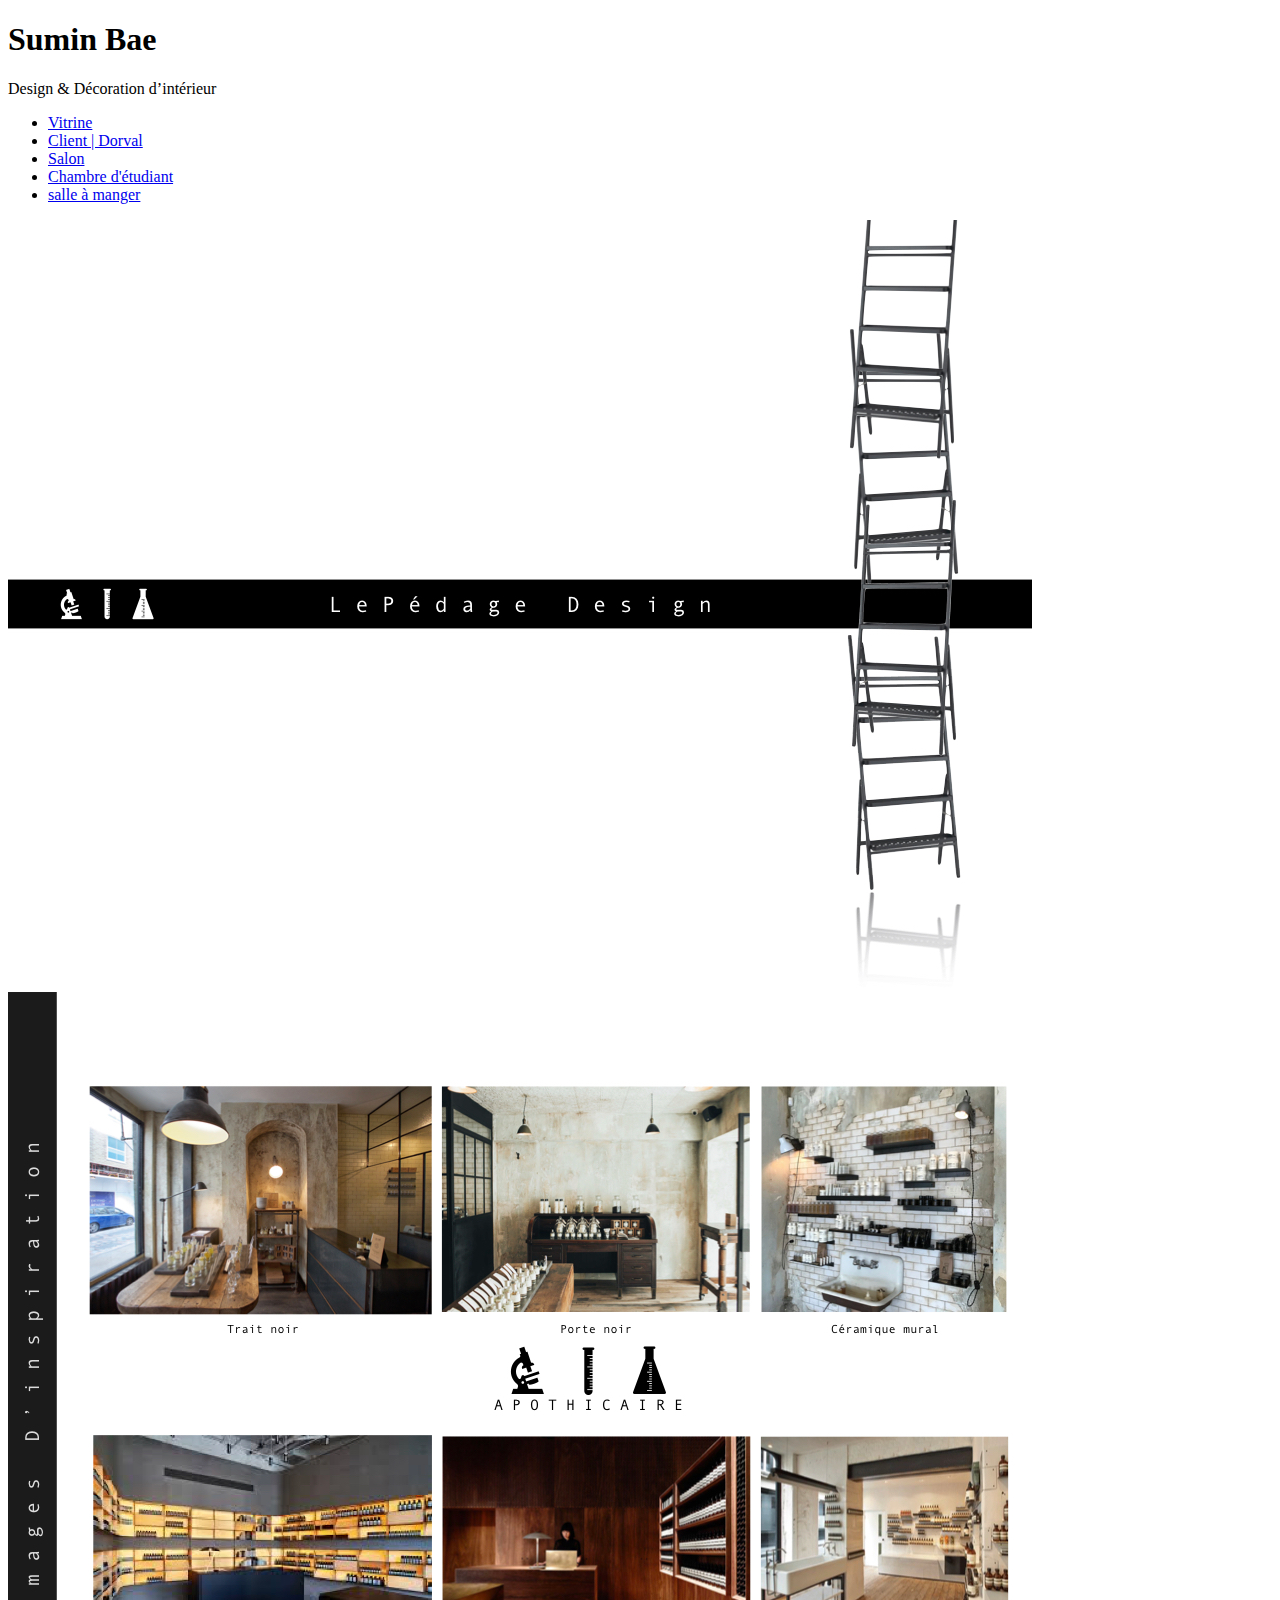
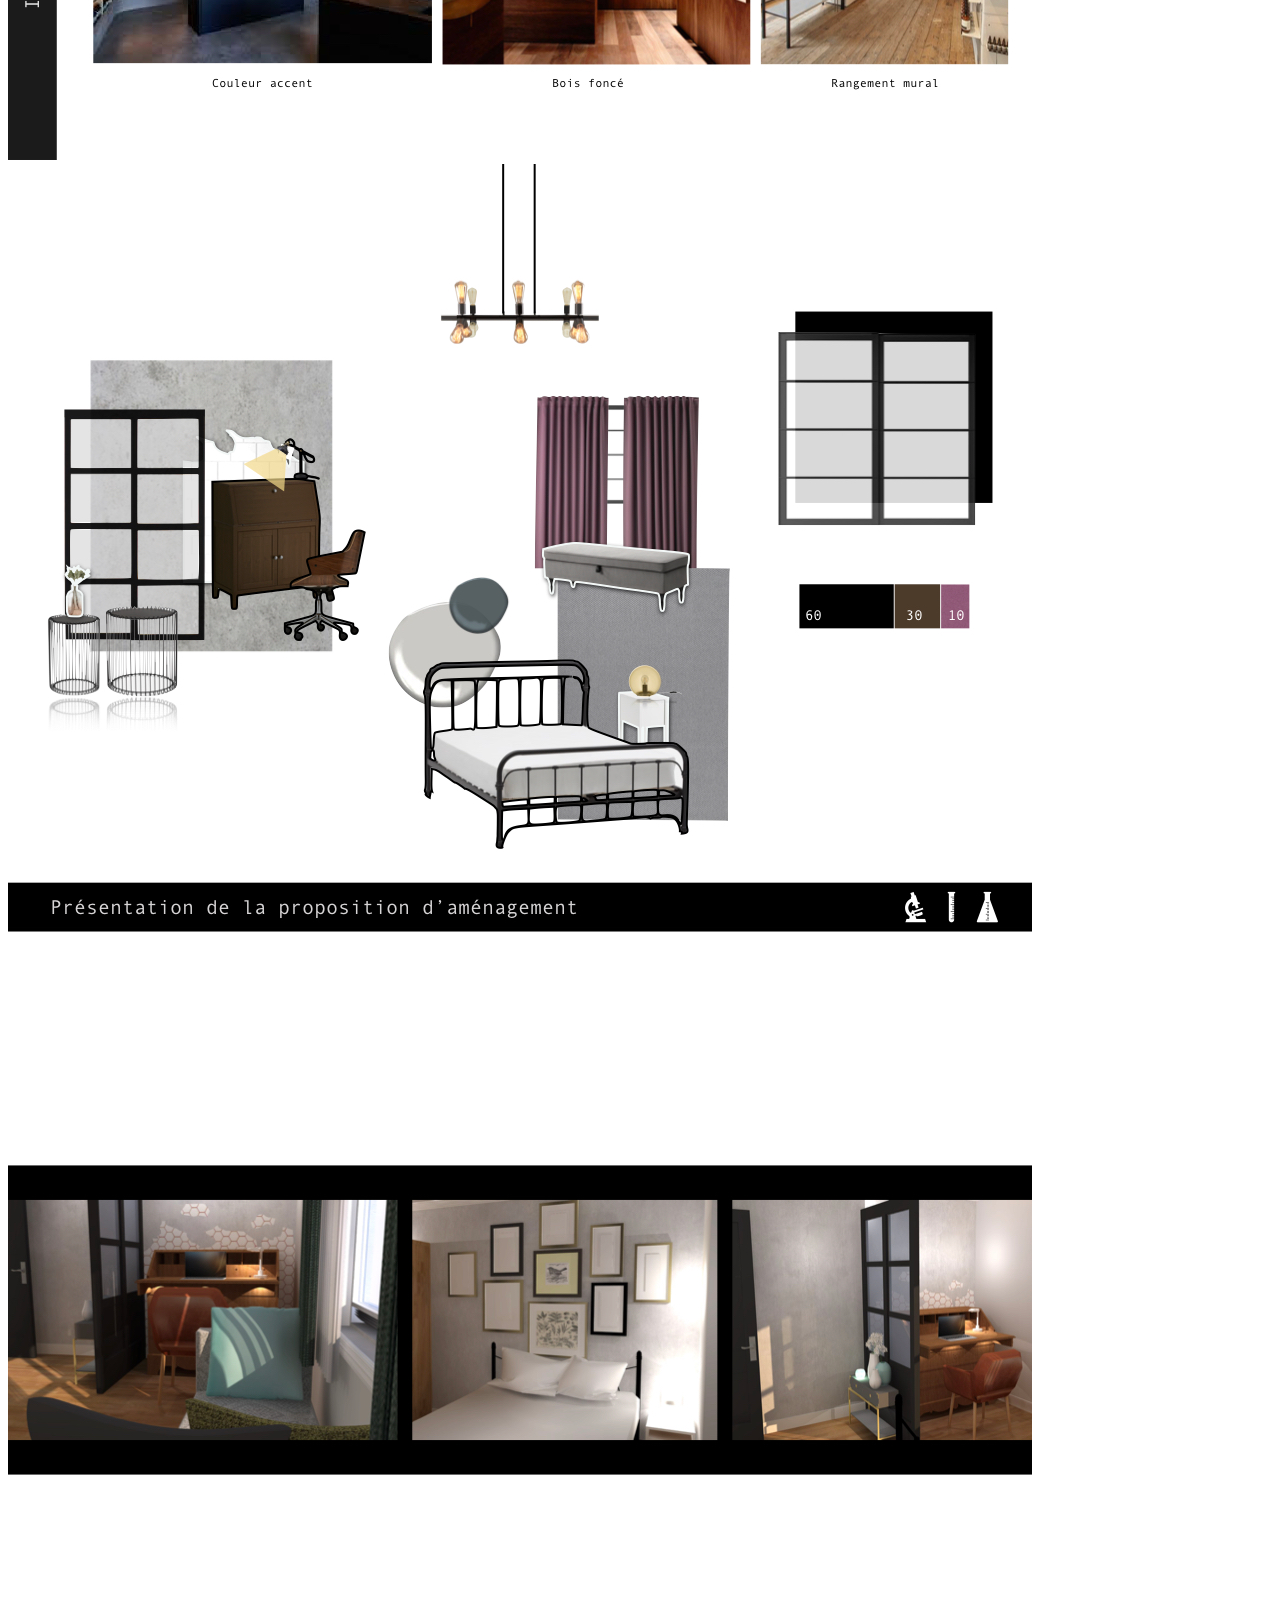
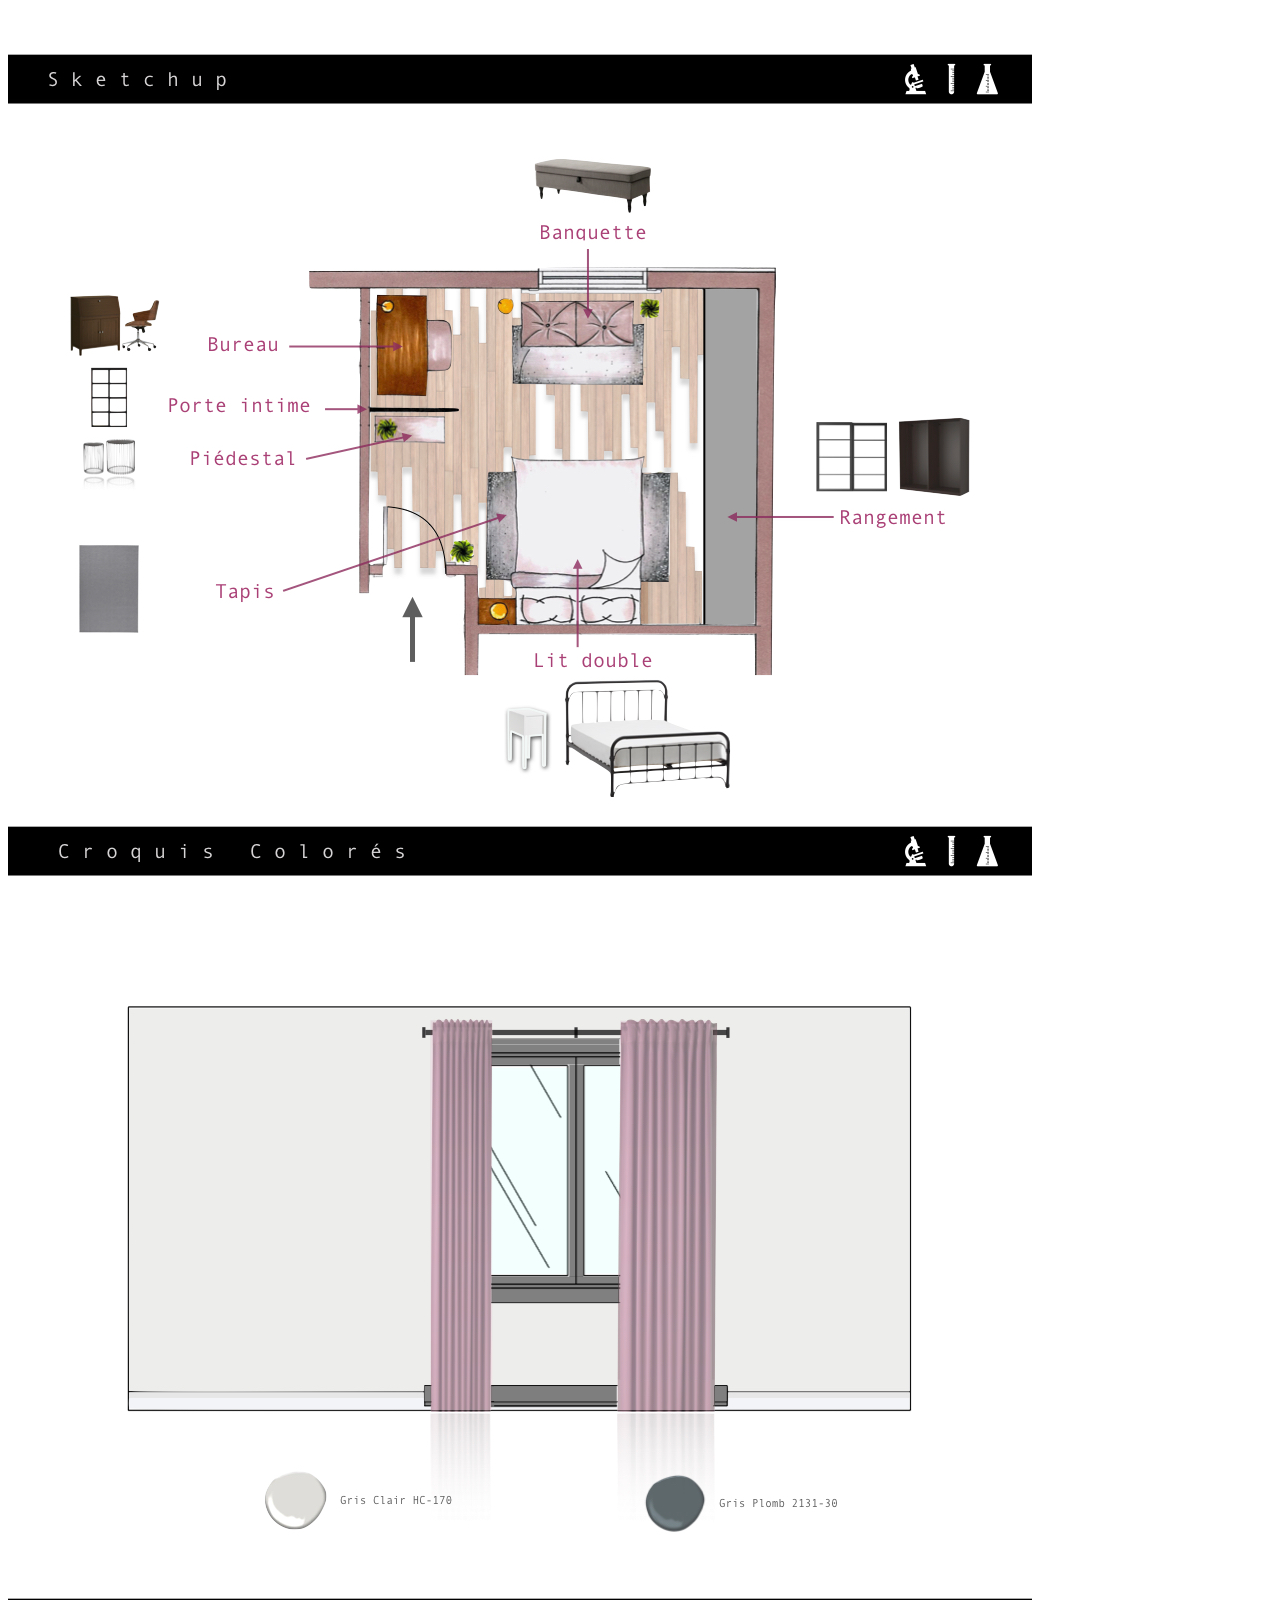
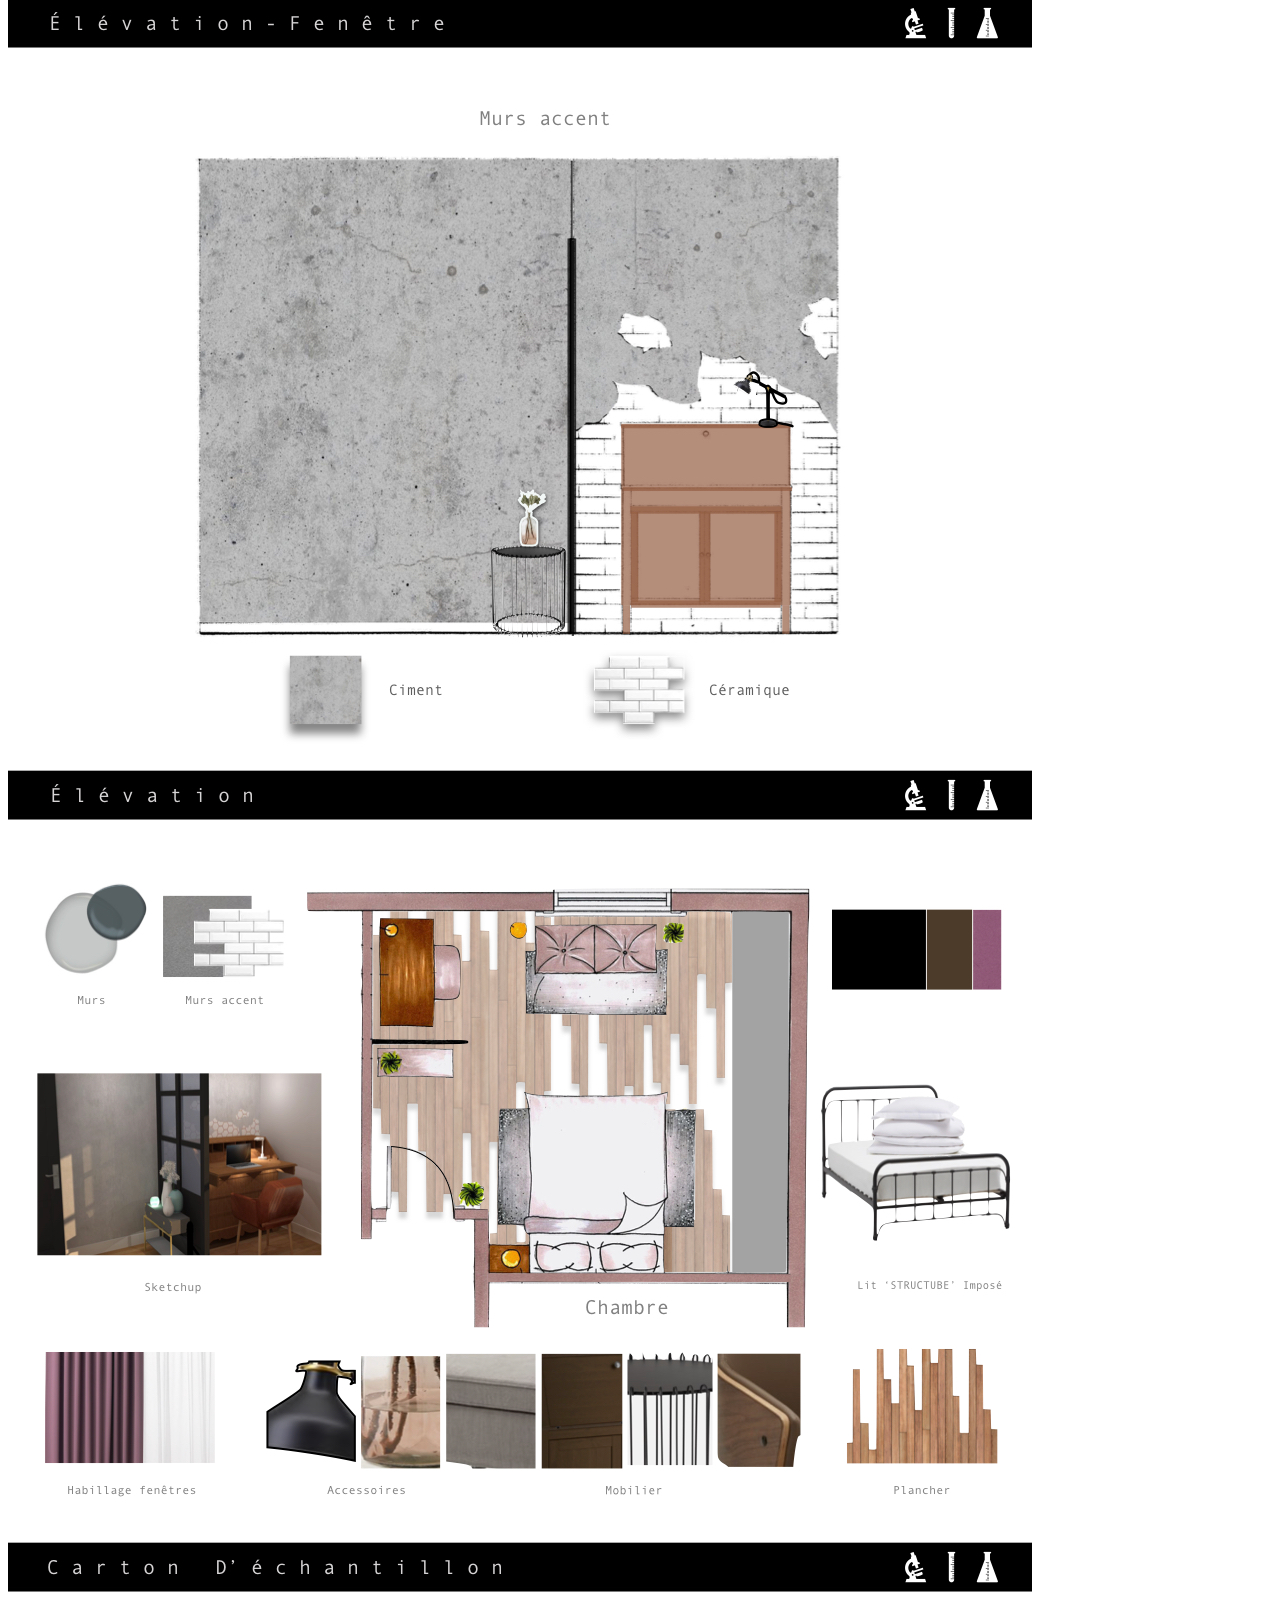
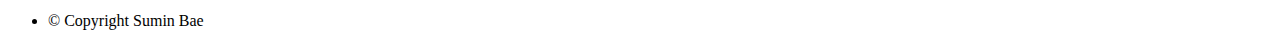
==== chambre.html @ 82ec0e3b "Changed files name" ====
<!DOCTYPE HTML>
<!--
	Massively by HTML5 UP
	html5up.net | @ajlkn
	Free for personal and commercial use under the CCA 3.0 license (html5up.net/license)
-->
<html>
	<head>
		<title>Sumin Bae</title>
		<meta charset="utf-8" />
		<meta name="viewport" content="width=device-width, initial-scale=1, user-scalable=no" />
		<link rel="stylesheet" href="assets/css/main.css" />
		<noscript><link rel="stylesheet" href="assets/css/noscript.css" /></noscript>
	</head>
	<body>

		<!-- Wrapper -->
			<div id="wrapper" class="fade-in">

				<!-- Intro -->
                    <div id="intro">
						<h1>Sumin Bae</h1>
						<p>Design & Décoration d’intérieur</p>
						<!-- <ul class="actions">
							<li><a href="#header" class="button icon solo fa-arrow-down scrolly">Continue</a></li>
						</ul> -->
					</div>

				<!-- Nav -->
					<nav id="nav">
						<ul class="links">
							<li><a href="index.html">Vitrine</a></li>
							<li><a href="dorval.html">Client | Dorval</a></li>
							<li><a href="salon.html">Salon</a></li>
							<li class="active"><a href="chambre.html">Chambre d'étudiant</a></li>
							<li><a href="salleamanger.html">salle à manger</a></li>
						</ul>
					</nav>

				<!-- Main -->
                    <div id="main">

                        <!-- Featured Post -->
							<article class="post featured">
								<a href="#" class="image main"><img src="images/chambre/chambre.001.jpeg" alt="" /></a>
							</article>
							<article class="post featured">
								<a href="#" class="image main"><img src="images/chambre/chambre.002.jpeg" alt="" /></a>
							</article>
							<article class="post featured">
								<a href="#" class="image main"><img src="images/chambre/chambre.003.jpeg" alt="" /></a>
							</article>
							<article class="post featured">
								<a href="#" class="image main"><img src="images/chambre/chambre.004.jpeg" alt="" /></a>
							</article>
							<article class="post featured">
								<a href="#" class="image main"><img src="images/chambre/chambre.005.jpeg" alt="" /></a>
							</article>
							<article class="post featured">
								<a href="#" class="image main"><img src="images/chambre/chambre.006.jpeg" alt="" /></a>
							</article>
							<article class="post featured">
								<a href="#" class="image main"><img src="images/chambre/chambre.007.jpeg" alt="" /></a>
							</article>
							<article class="post featured">
								<a href="#" class="image main"><img src="images/chambre/chambre.008.jpeg" alt="" /></a>
							</article>
                    </div>

				<!-- Copyright -->
                    <div id="copyright">
                        <ul><li>&copy; Copyright Sumin Bae</li></ul>
                    </div>

			</div>

		<!-- Scripts -->
			<script src="assets/js/jquery.min.js"></script>
			<script src="assets/js/jquery.scrollex.min.js"></script>
			<script src="assets/js/jquery.scrolly.min.js"></script>
			<script src="assets/js/browser.min.js"></script>
			<script src="assets/js/breakpoints.min.js"></script>
			<script src="assets/js/util.js"></script>
			<script src="assets/js/main.js"></script>

	</body>
</html>
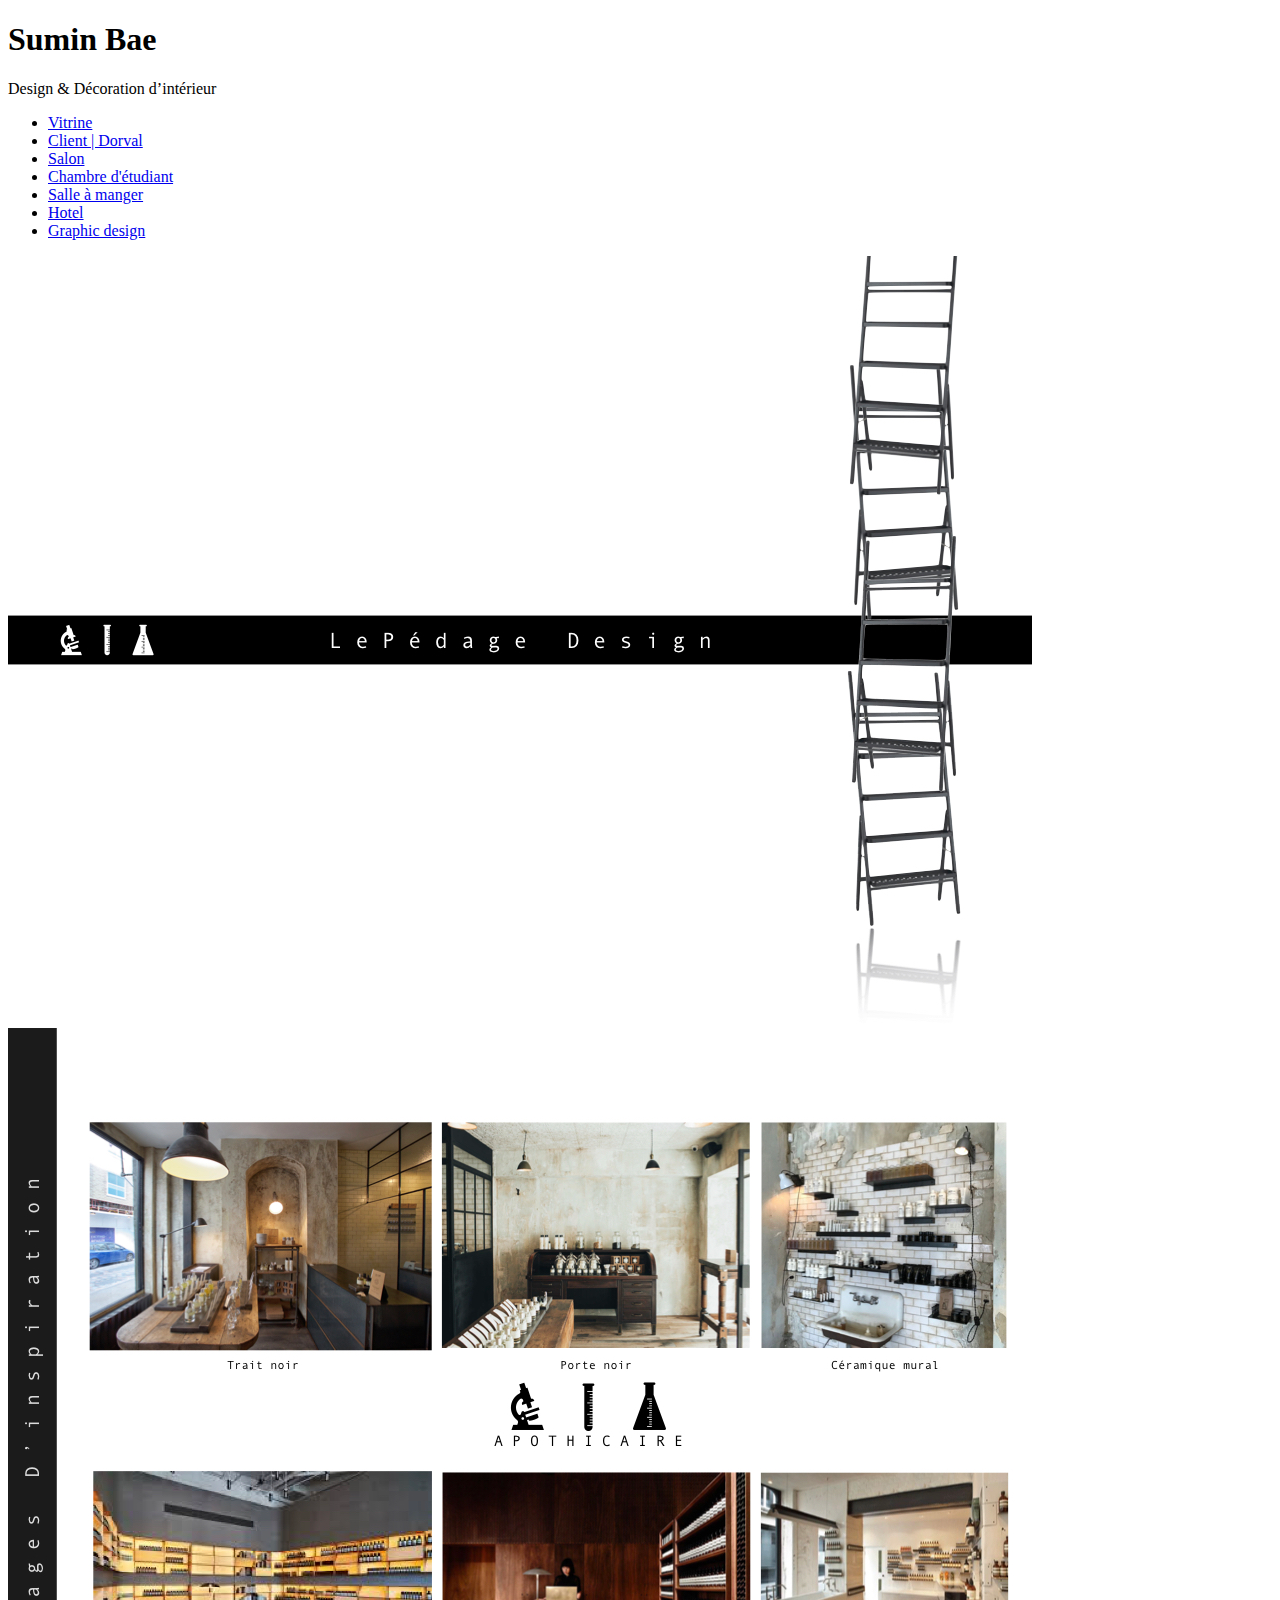
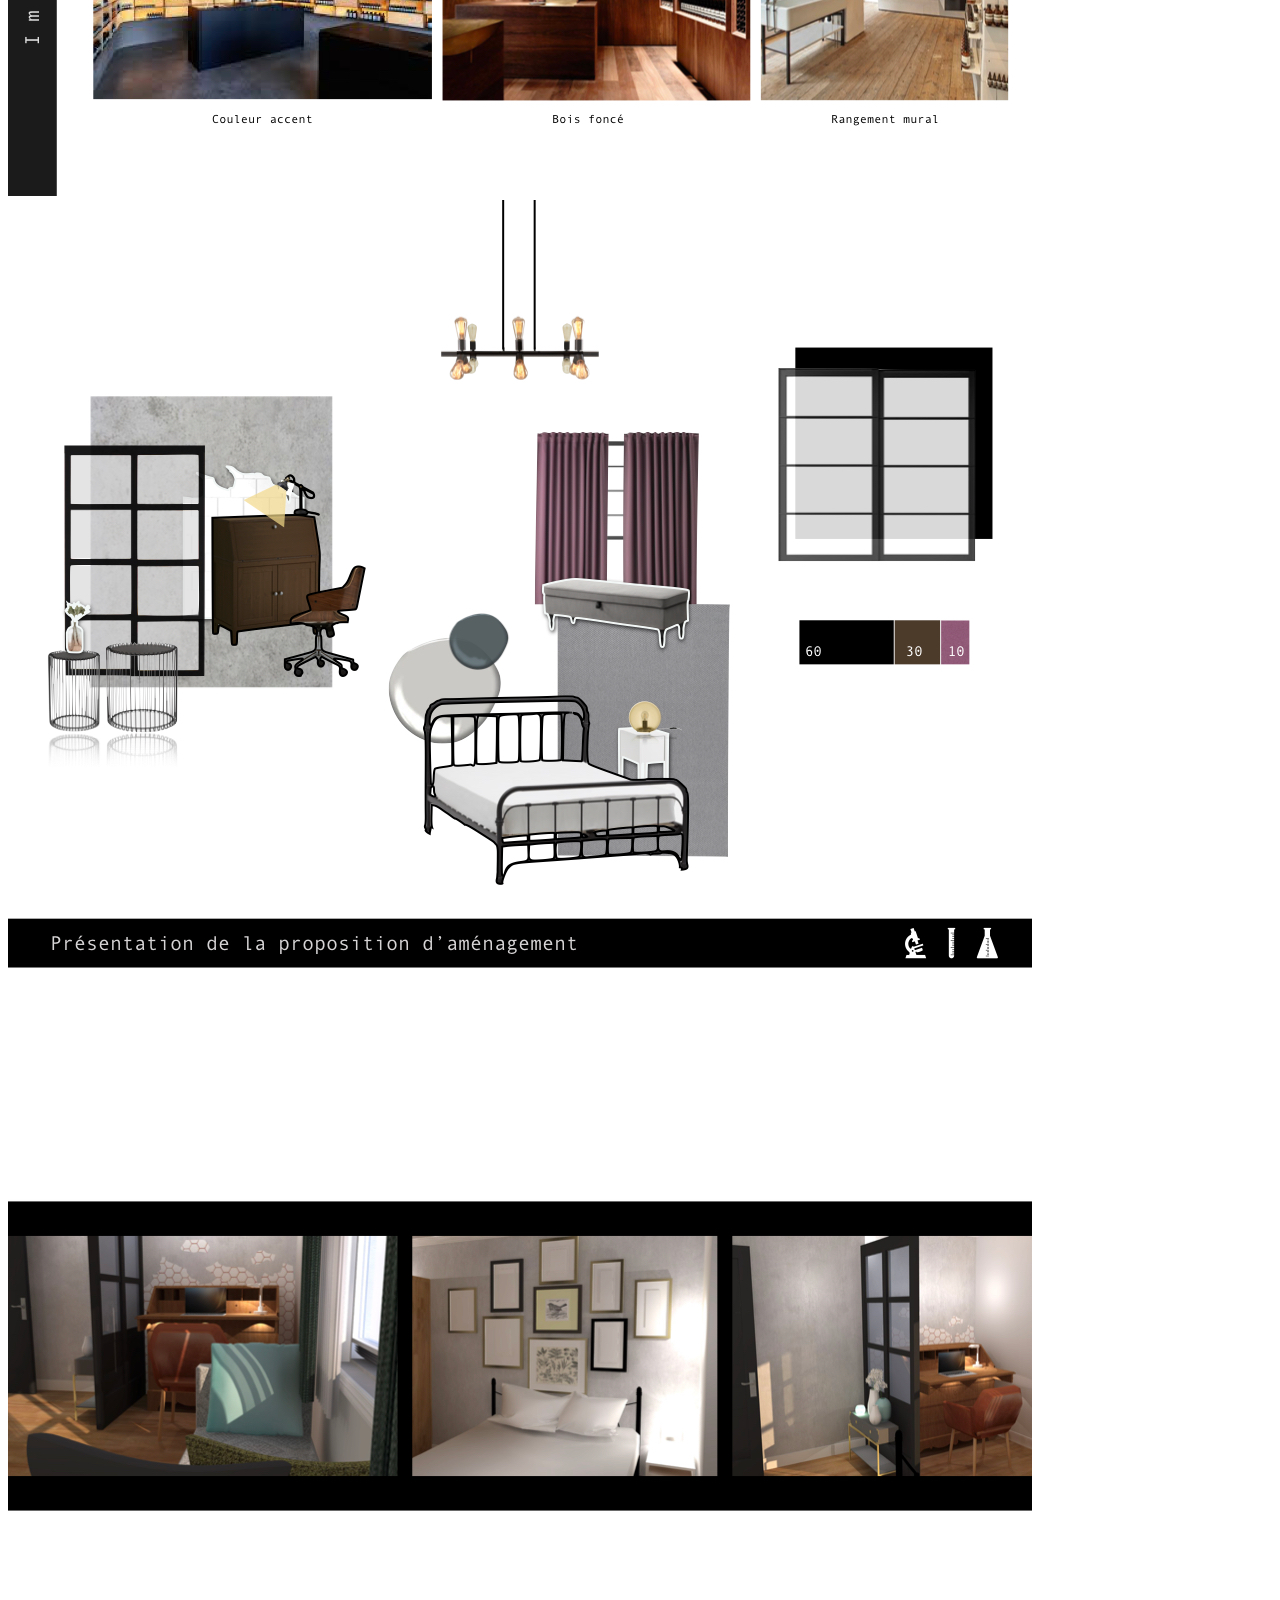
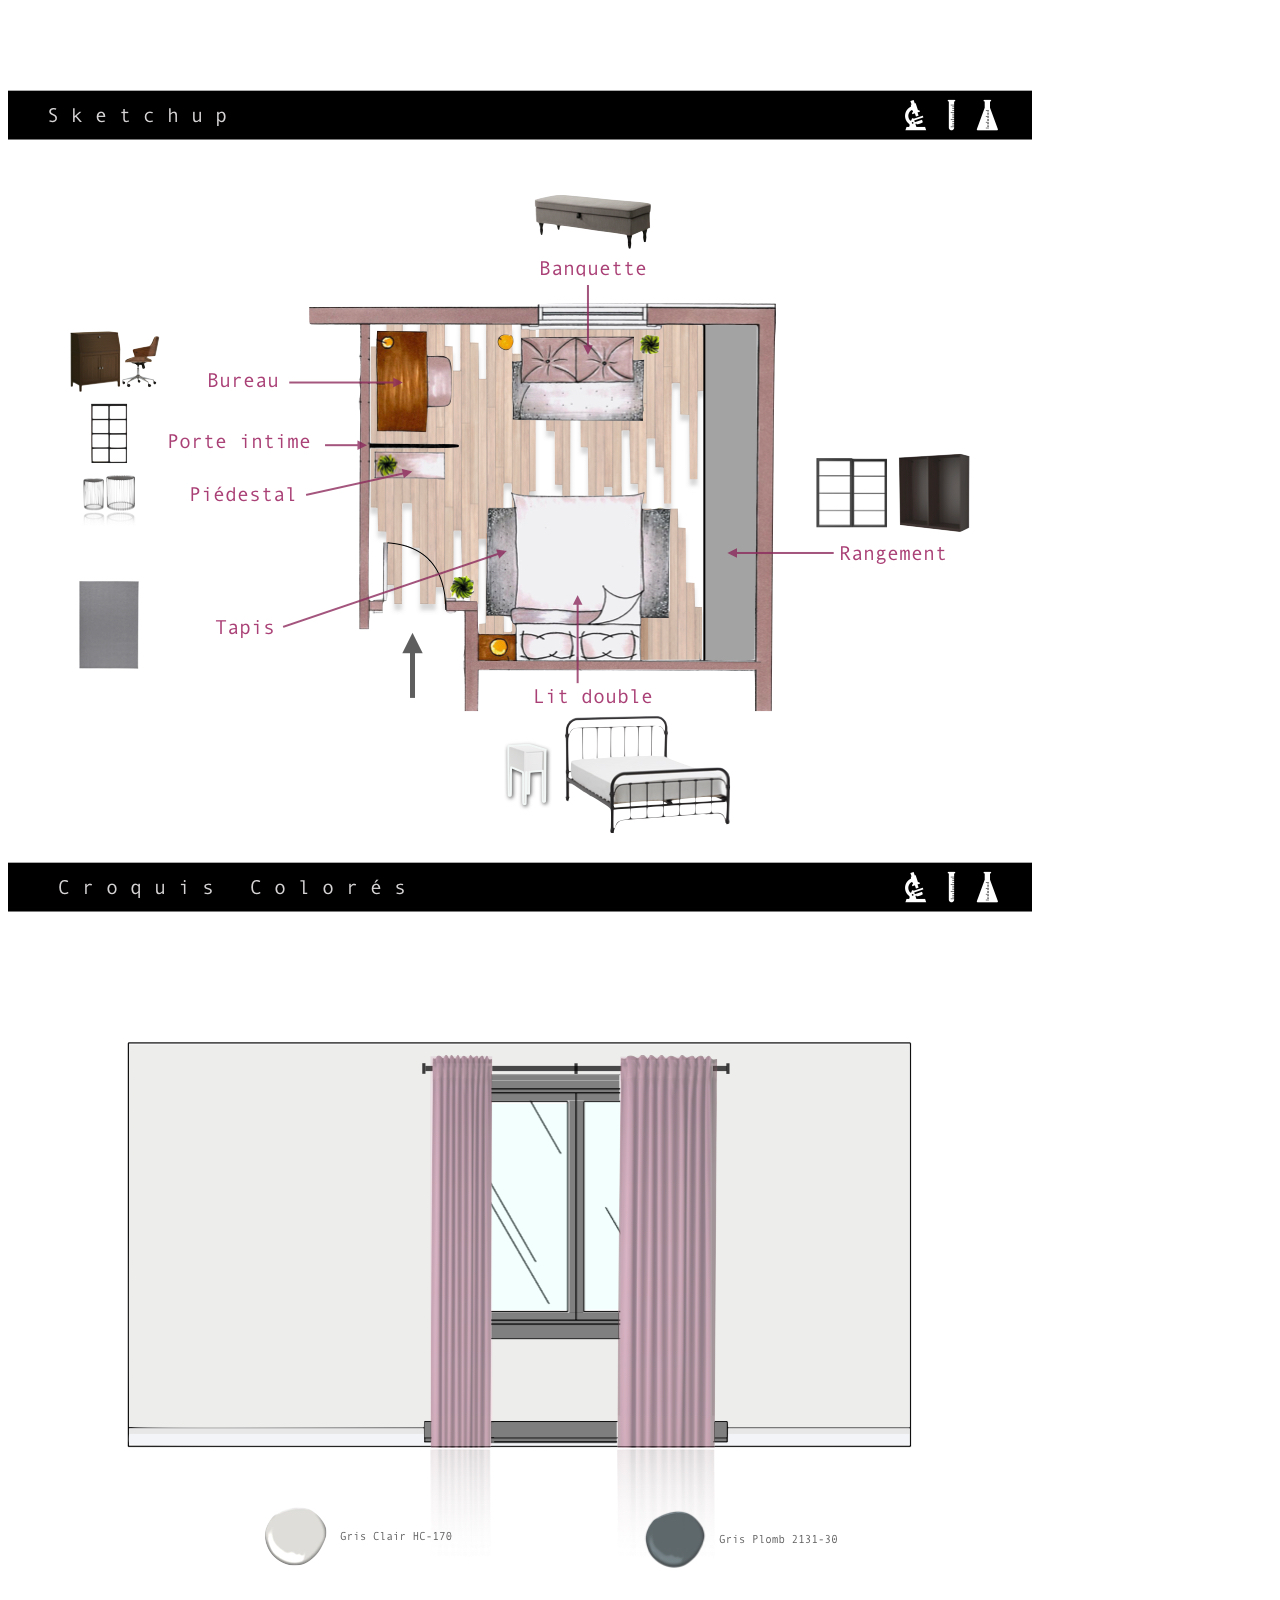
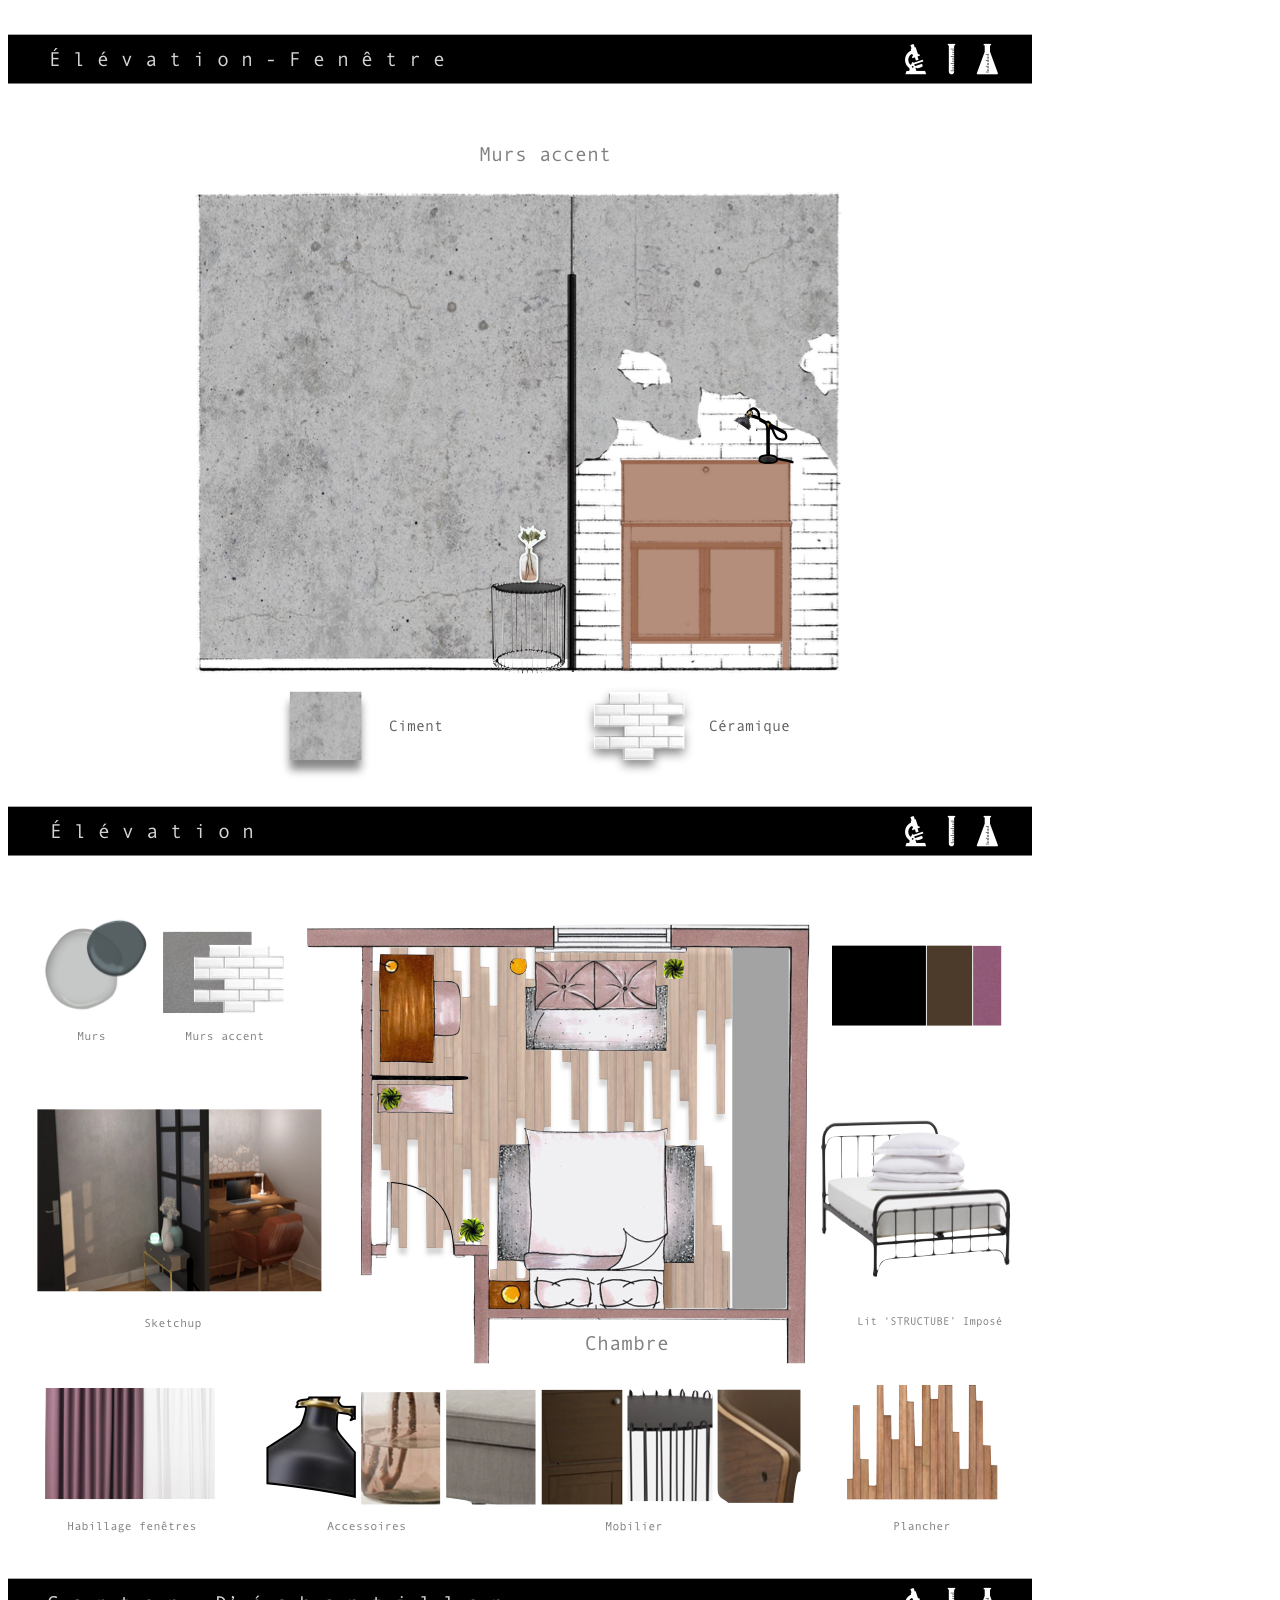
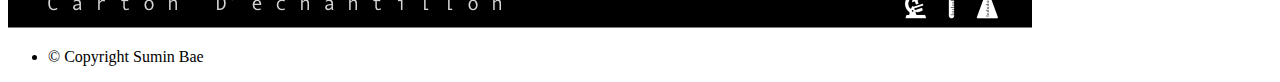
==== commit 643b7a38: "Added graphic" ====
--- a/chambre.html
+++ b/chambre.html
@@ -1,9 +1,5 @@
 <!DOCTYPE HTML>
-<!--
-	Massively by HTML5 UP
-	html5up.net | @ajlkn
-	Free for personal and commercial use under the CCA 3.0 license (html5up.net/license)
--->
+
 <html>
 	<head>
 		<title>Sumin Bae</title>
@@ -33,7 +29,9 @@
 							<li><a href="dorval.html">Client | Dorval</a></li>
 							<li><a href="salon.html">Salon</a></li>
 							<li class="active"><a href="chambre.html">Chambre d'étudiant</a></li>
-							<li><a href="salleamanger.html">salle à manger</a></li>
+							<li><a href="salleamanger.html">Salle à manger</a></li>
+							<li><a href="hotel.html">Hotel</a></li>
+							<li><a href="graphic.html">Graphic design</a></li>
 						</ul>
 					</nav>
 
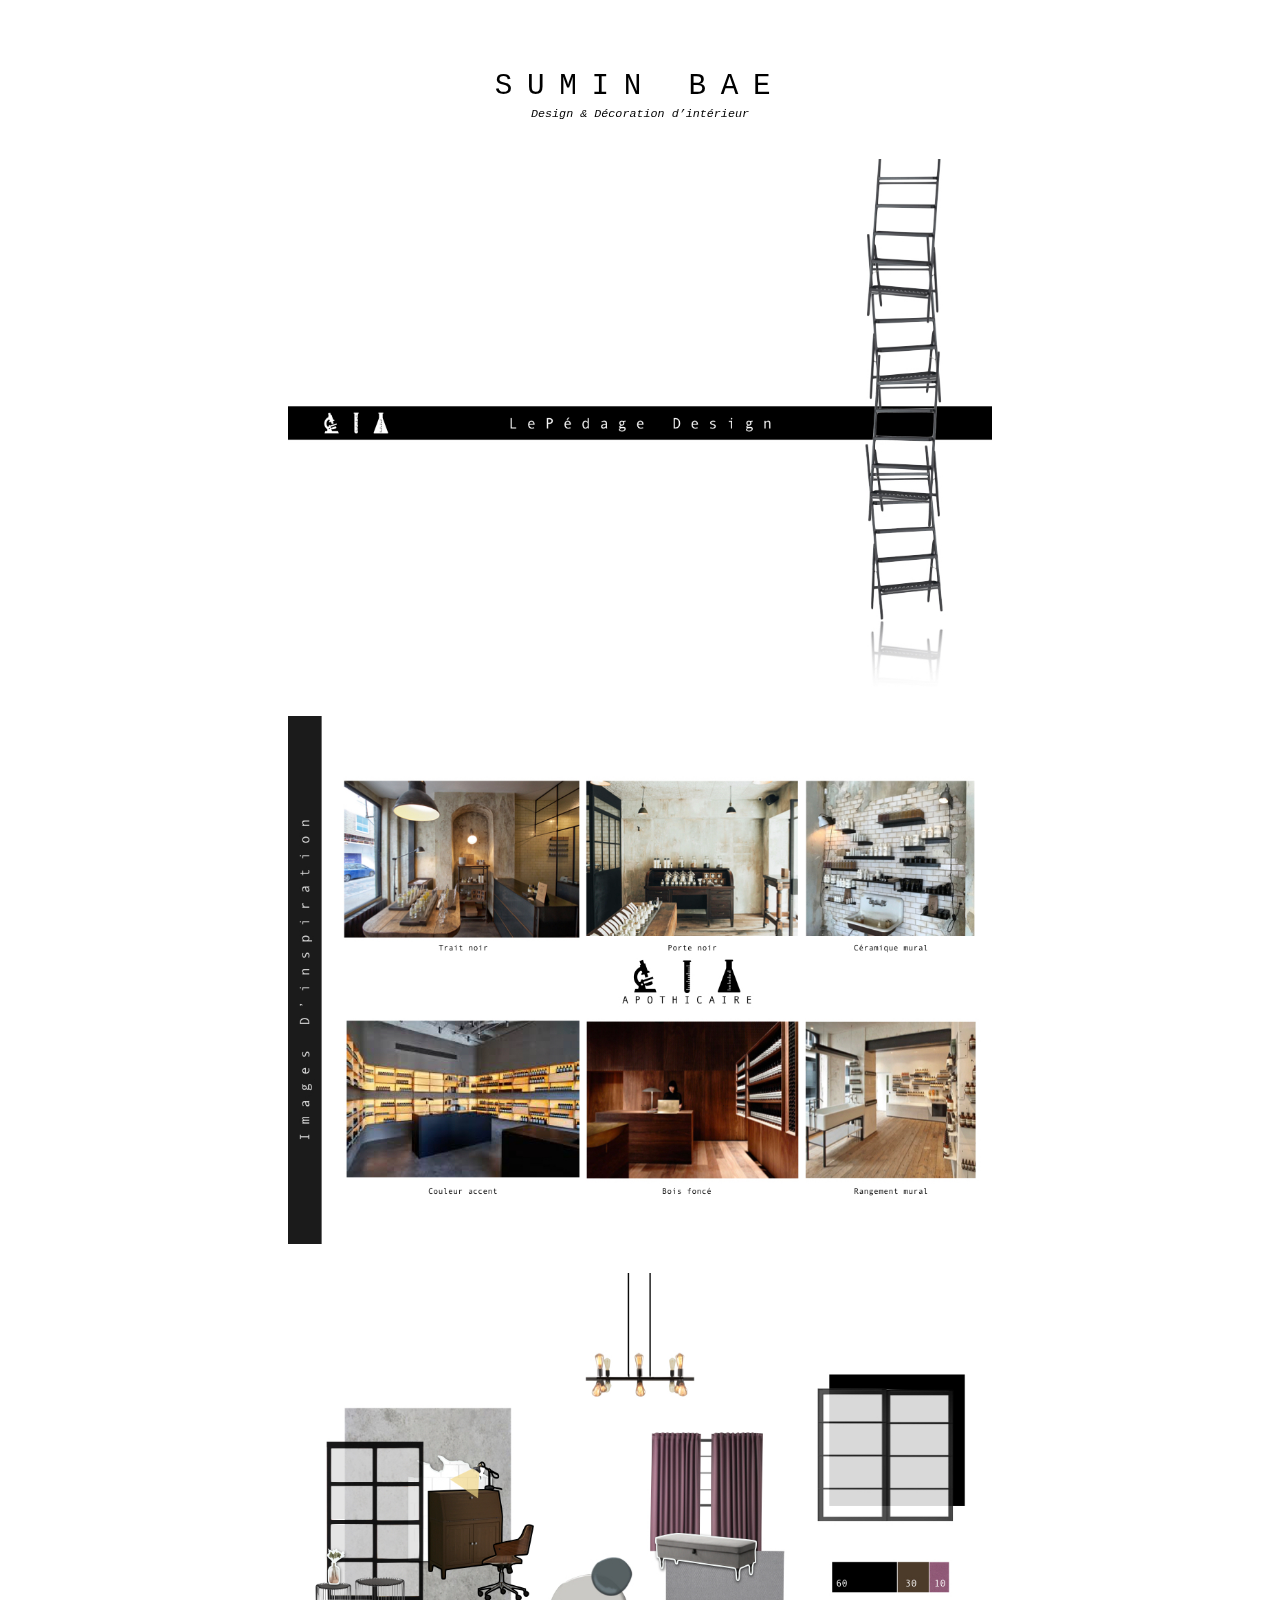
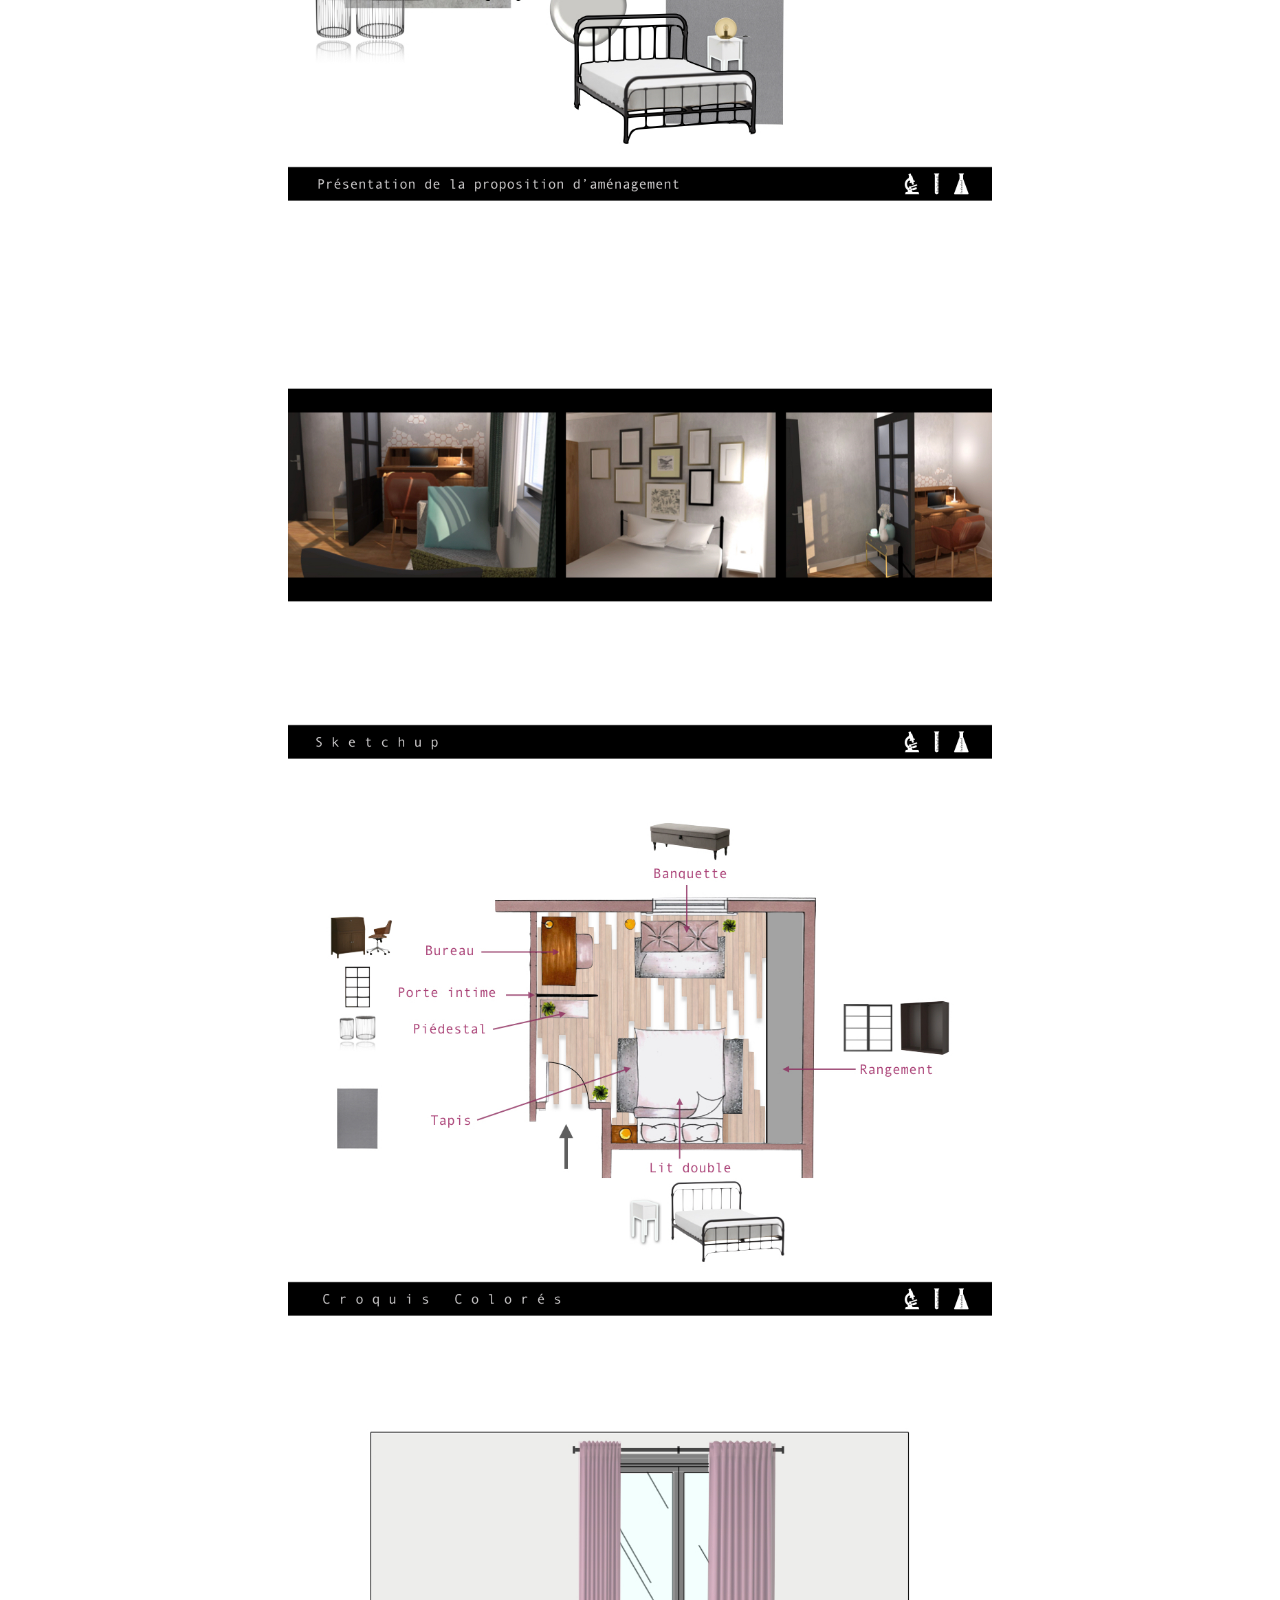
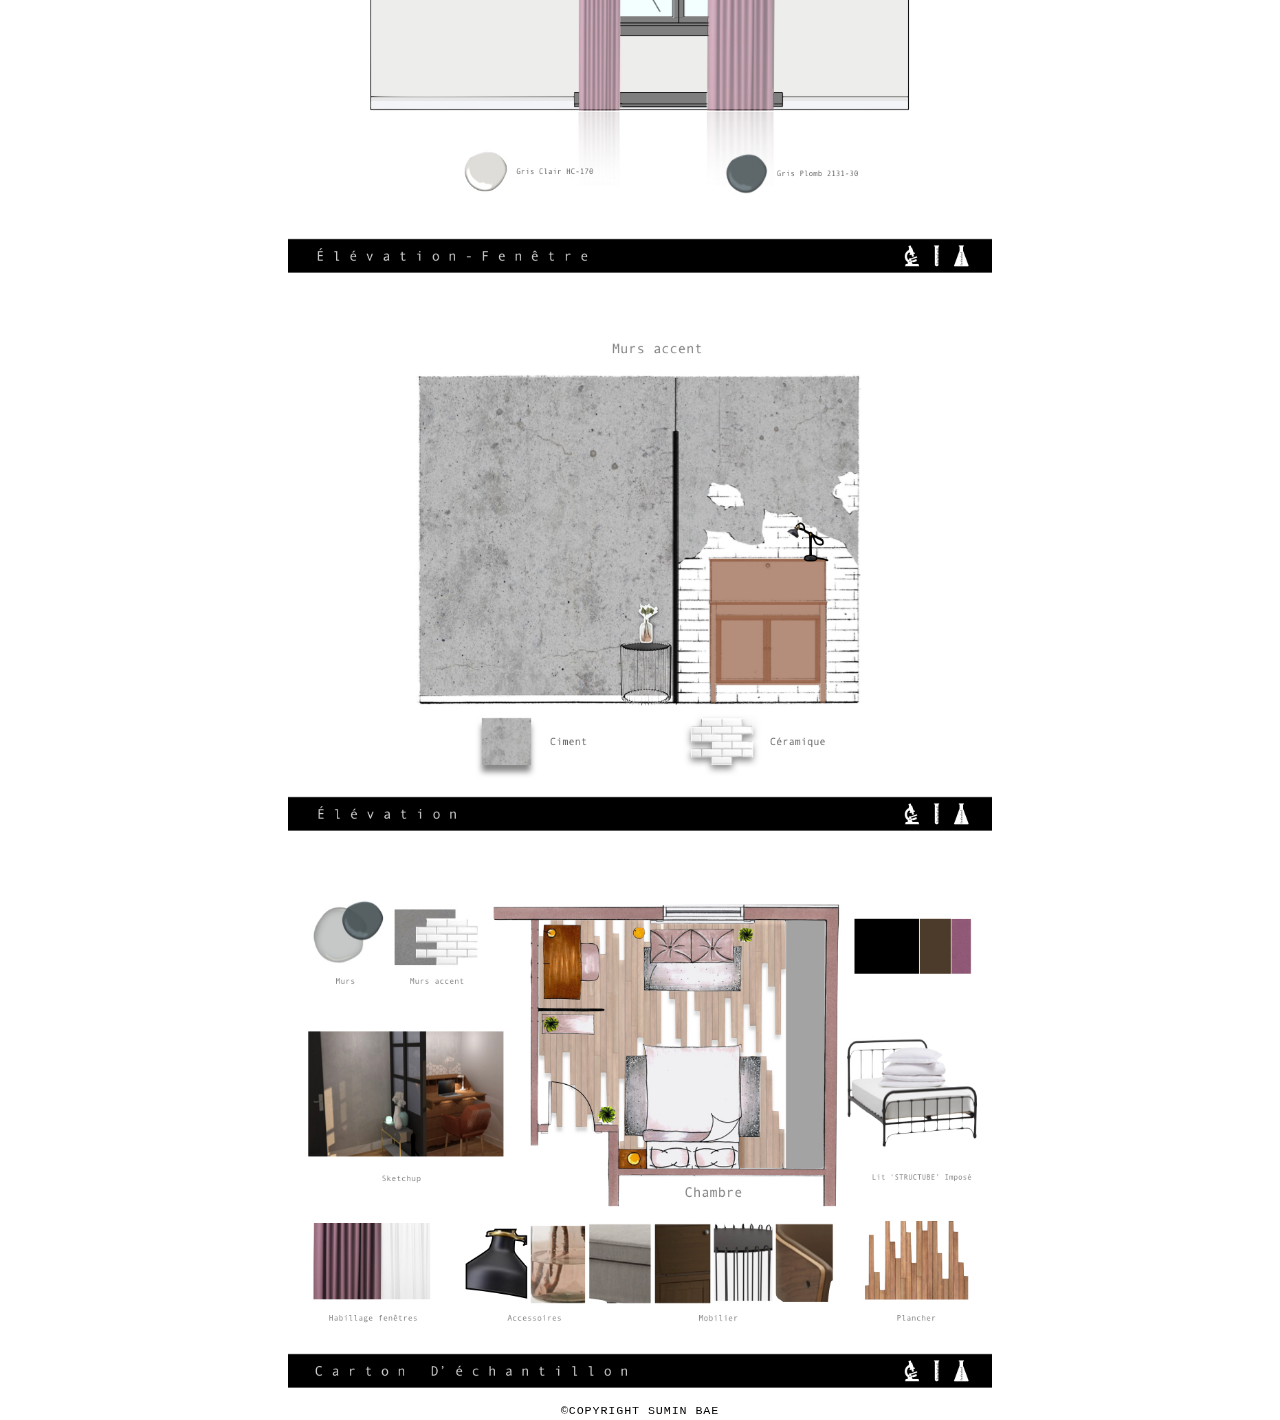
==== commit c05aa32f: "Changed" ====
--- a/chambre.html
+++ b/chambre.html
@@ -15,23 +15,20 @@
 
 				<!-- Intro -->
                     <div id="intro">
-						<h1>Sumin Bae</h1>
+						<a href="./"><h1>Sumin Bae</h1></a>
 						<p>Design & Décoration d’intérieur</p>
-						<!-- <ul class="actions">
-							<li><a href="#header" class="button icon solo fa-arrow-down scrolly">Continue</a></li>
-						</ul> -->
 					</div>
 
 				<!-- Nav -->
 					<nav id="nav">
 						<ul class="links">
-							<li><a href="index.html">Vitrine</a></li>
+							<li class="active"><a href="chambre.html">Chambre d'étudiant</a></li>
+							<li><a href="salon.html">Salon</a></li>
+							<li><a href="vitrine.html">Vitrine</a></li>
 							<li><a href="dorval.html">Client | Dorval</a></li>
-							<li><a href="salon.html">Salon</a></li>
-							<li class="active"><a href="chambre.html">Chambre d'étudiant</a></li>
 							<li><a href="salleamanger.html">Salle à manger</a></li>
 							<li><a href="hotel.html">Hotel</a></li>
-							<li><a href="graphic.html">Graphic design</a></li>
+							<li><a href="graphic.html">Graphic</a></li>
 						</ul>
 					</nav>
 
@@ -40,34 +37,34 @@
 
                         <!-- Featured Post -->
 							<article class="post featured">
-								<a href="#" class="image main"><img src="images/chambre/chambre.001.jpeg" alt="" /></a>
+								<a href="#" class="image main"><img src="images/chambre/chambre.001.jpeg" alt="" onclick="window.open(this.src)" /></a>
 							</article>
 							<article class="post featured">
-								<a href="#" class="image main"><img src="images/chambre/chambre.002.jpeg" alt="" /></a>
+								<a href="#" class="image main"><img src="images/chambre/chambre.002.jpeg" alt="" onclick="window.open(this.src)" /></a>
 							</article>
 							<article class="post featured">
-								<a href="#" class="image main"><img src="images/chambre/chambre.003.jpeg" alt="" /></a>
+								<a href="#" class="image main"><img src="images/chambre/chambre.003.jpeg" alt="" onclick="window.open(this.src)" /></a>
 							</article>
 							<article class="post featured">
-								<a href="#" class="image main"><img src="images/chambre/chambre.004.jpeg" alt="" /></a>
+								<a href="#" class="image main"><img src="images/chambre/chambre.004.jpeg" alt="" onclick="window.open(this.src)" /></a>
 							</article>
 							<article class="post featured">
-								<a href="#" class="image main"><img src="images/chambre/chambre.005.jpeg" alt="" /></a>
+								<a href="#" class="image main"><img src="images/chambre/chambre.005.jpeg" alt="" onclick="window.open(this.src)" /></a>
 							</article>
 							<article class="post featured">
-								<a href="#" class="image main"><img src="images/chambre/chambre.006.jpeg" alt="" /></a>
+								<a href="#" class="image main"><img src="images/chambre/chambre.006.jpeg" alt="" onclick="window.open(this.src)" /></a>
 							</article>
 							<article class="post featured">
-								<a href="#" class="image main"><img src="images/chambre/chambre.007.jpeg" alt="" /></a>
+								<a href="#" class="image main"><img src="images/chambre/chambre.007.jpeg" alt="" onclick="window.open(this.src)" /></a>
 							</article>
 							<article class="post featured">
-								<a href="#" class="image main"><img src="images/chambre/chambre.008.jpeg" alt="" /></a>
+								<a href="#" class="image main"><img src="images/chambre/chambre.008.jpeg" alt="" onclick="window.open(this.src)" /></a>
 							</article>
                     </div>
 
 				<!-- Copyright -->
                     <div id="copyright">
-                        <ul><li>&copy; Copyright Sumin Bae</li></ul>
+                        <ul><li>&copy;Copyright Sumin Bae</li></ul>
                     </div>
 
 			</div>
--- a/assets/css/main.css
+++ b/assets/css/main.css
@@ -0,0 +1,4611 @@
+html, body, div, span, applet, object,
+iframe, h1, h2, h3, h4, h5, h6, p, blockquote,
+pre, a, abbr, acronym, address, big, cite,
+code, del, dfn, em, img, ins, kbd, q, s, samp,
+small, strike, strong, sub, sup, tt, var, b,
+u, i, center, dl, dt, dd, ol, ul, li, fieldset,
+form, label, legend, table, caption, tbody,
+tfoot, thead, tr, th, td, article, aside,
+canvas, details, embed, figure, figcaption,
+footer, header, hgroup, menu, nav, output, ruby,
+section, summary, time, mark, audio, video {
+	margin: 0;
+	padding: 0;
+	border: 0;
+	font-size: 100%;
+	font: inherit;
+	vertical-align: baseline;}
+
+article, aside, details, figcaption, figure,
+footer, header, hgroup, menu, nav, section {
+	display: block;}
+
+body {
+	line-height: 1;
+}
+
+ol, ul {
+	list-style: none;
+}
+
+blockquote, q {
+	quotes: none;
+}
+
+	blockquote:before, blockquote:after, q:before, q:after {
+		content: '';
+		content: none;
+	}
+
+table {
+	border-collapse: collapse;
+	border-spacing: 0;
+}
+
+body {
+	-webkit-text-size-adjust: none;
+}
+
+mark {
+	background-color: transparent;
+	color: inherit;
+}
+
+input::-moz-focus-inner {
+	border: 0;
+	padding: 0;
+}
+
+input, select, textarea {
+	-moz-appearance: none;
+	-webkit-appearance: none;
+	-ms-appearance: none;
+	appearance: none;
+}
+
+/* Basic */
+
+	@-ms-viewport {
+		width: device-width;
+	}
+
+	body {
+		-ms-overflow-style: scrollbar;
+	}
+
+	@media screen and (max-width: 480px) {
+
+		html, body {
+			min-width: 320px;
+		}
+
+	}
+
+	html {
+		box-sizing: border-box;
+	}
+
+	*, *:before, *:after {
+		box-sizing: inherit;
+	}
+
+	body {
+		/* background-color: #1e252d; */
+	}
+
+		body.is-preload *, body.is-preload *:before, body.is-preload *:after {
+			-moz-animation: none !important;
+			-webkit-animation: none !important;
+			-ms-animation: none !important;
+			animation: none !important;
+			-moz-transition: none !important;
+			-webkit-transition: none !important;
+			-ms-transition: none !important;
+			transition: none !important;
+		}
+
+/* Type */
+
+	html {
+		font-size: 16pt;
+	}
+
+		@media screen and (max-width: 1680px) {
+
+			html {
+				font-size: 12pt;
+			}
+
+		}
+
+		@media screen and (max-width: 1280px) {
+
+			html {
+				font-size: 11pt;
+			}
+
+		}
+
+		@media screen and (max-width: 360px) {
+
+			html {
+				font-size: 10pt;
+			}
+
+		}
+
+	body {
+		color: #212931;
+	}
+
+	body, input, select, textarea {
+		font-family: "Courier New", monospace;
+		font-size: 1rem;
+		line-height: 2.375;
+	}
+
+	a {
+		-moz-transition: color 0.2s ease-in-out, background-color 0.2s ease-in-out, border-color 0.2s ease-in-out, box-shadow 0.2s ease-in-out;
+		-webkit-transition: color 0.2s ease-in-out, background-color 0.2s ease-in-out, border-color 0.2s ease-in-out, box-shadow 0.2s ease-in-out;
+		-ms-transition: color 0.2s ease-in-out, background-color 0.2s ease-in-out, border-color 0.2s ease-in-out, box-shadow 0.2s ease-in-out;
+		transition: color 0.2s ease-in-out, background-color 0.2s ease-in-out, border-color 0.2s ease-in-out, box-shadow 0.2s ease-in-out;
+		text-decoration: none;
+	}
+
+		a:hover {
+			border-bottom-color: transparent;
+		}
+
+	strong, b {
+		font-weight: 600;
+	}
+
+	em, i {
+		font-style: italic;
+	}
+
+	p {
+		text-align: justify;
+		margin: 0 0 0 0;
+	}
+
+	h1, h2, h3, h4, h5, h6 {
+		font-family: "Courier New", monospace;
+		font-weight: 400;
+		line-height: 1.5;
+		letter-spacing: 0.5em;
+		text-transform: uppercase;
+		margin: 0 0 1rem 0;
+	}
+
+		h1 a, h2 a, h3 a, h4 a, h5 a, h6 a {
+			border-bottom: 0;
+			color: inherit;
+			text-decoration: none;
+		}
+
+	h1 {
+		font-size: 4rem;
+		line-height: 1.1;
+		margin: 0 0 0 0;
+	}
+
+	h2 {
+		font-size: 1.75rem;
+		line-height: 1.3;
+		margin: 0 0 1.5rem 0;
+		letter-spacing: 0.3em;
+	}
+
+	h3 {
+		font-size: 1.25rem;
+		margin: 0 0 1.5rem 0;
+	}
+
+	h4 {
+		font-size: 1rem;
+	}
+
+	h5 {
+		font-size: 0.9rem;
+	}
+
+	h6 {
+		font-size: 0.8rem;
+	}
+
+	sub {
+		font-size: 0.8rem;
+		position: relative;
+		top: 0.5rem;
+	}
+
+	sup {
+		font-size: 0.8rem;
+		position: relative;
+		top: -0.5rem;
+	}
+
+	blockquote {
+		border-left: solid 4px;
+		font-style: italic;
+		margin: 0 0 2rem 0;
+		padding: 0.5rem 0 0.5rem 2rem;
+	}
+
+	code {
+		border: solid 2px;
+		font-family: "Courier New", monospace;
+		font-size: 0.9rem;
+		margin: 0 0.25rem;
+		padding: 0.25rem 0.65rem;
+	}
+
+	pre {
+		-webkit-overflow-scrolling: touch;
+		font-family: "Courier New", monospace;
+		font-size: 0.9rem;
+		margin: 0 0 2rem 0;
+	}
+
+		pre code {
+			display: block;
+			line-height: 1.75;
+			padding: 1rem 1.5rem;
+			overflow-x: auto;
+		}
+
+	hr {
+		border: 0;
+		border-bottom: solid 2px;
+		margin: 3rem 0;
+	}
+
+		hr.major {
+			margin: 5rem 0;
+		}
+
+	.align-left {
+		text-align: left;
+	}
+
+	.align-center {
+		text-align: center;
+	}
+
+	.align-right {
+		text-align: right;
+	}
+
+	input, select, textarea {
+		color: #212931;
+	}
+
+	a {
+		color: #212931;
+		border-bottom-color: rgba(33, 41, 49, 0.5);
+	}
+
+		a:hover {
+			border-bottom-color: transparent;
+			color: #18bfef !important;
+		}
+
+	strong, b {
+		color: #212931;
+	}
+
+	h1, h2, h3, h4, h5, h6 {
+		color: #212931;
+	}
+
+	blockquote {
+		border-left-color: #eeeeee;
+	}
+
+	code {
+		background: rgba(220, 220, 220, 0.25);
+		border-color: #eeeeee;
+	}
+
+	hr {
+		border-bottom-color: #eeeeee;
+	}
+
+/* Row */
+
+	.row {
+		display: flex;
+		flex-wrap: wrap;
+		box-sizing: border-box;
+		align-items: stretch;
+	}
+
+		.row > * {
+			box-sizing: border-box;
+		}
+
+		.row.gtr-uniform > * > :last-child {
+			margin-bottom: 0;
+		}
+
+		.row.aln-left {
+			justify-content: flex-start;
+		}
+
+		.row.aln-center {
+			justify-content: center;
+		}
+
+		.row.aln-right {
+			justify-content: flex-end;
+		}
+
+		.row.aln-top {
+			align-items: flex-start;
+		}
+
+		.row.aln-middle {
+			align-items: center;
+		}
+
+		.row.aln-bottom {
+			align-items: flex-end;
+		}
+
+		.row > .imp {
+			order: -1;
+		}
+
+		.row > .col-1 {
+			width: 8.3333333333%;
+		}
+
+		.row > .off-1 {
+			margin-left: 8.3333333333%;
+		}
+
+		.row > .col-2 {
+			width: 16.6666666667%;
+		}
+
+		.row > .off-2 {
+			margin-left: 16.6666666667%;
+		}
+
+		.row > .col-3 {
+			width: 25%;
+		}
+
+		.row > .off-3 {
+			margin-left: 25%;
+		}
+
+		.row > .col-4 {
+			width: 33.3333333333%;
+		}
+
+		.row > .off-4 {
+			margin-left: 33.3333333333%;
+		}
+
+		.row > .col-5 {
+			width: 41.6666666667%;
+		}
+
+		.row > .off-5 {
+			margin-left: 41.6666666667%;
+		}
+
+		.row > .col-6 {
+			width: 50%;
+		}
+
+		.row > .off-6 {
+			margin-left: 50%;
+		}
+
+		.row > .col-7 {
+			width: 58.3333333333%;
+		}
+
+		.row > .off-7 {
+			margin-left: 58.3333333333%;
+		}
+
+		.row > .col-8 {
+			width: 66.6666666667%;
+		}
+
+		.row > .off-8 {
+			margin-left: 66.6666666667%;
+		}
+
+		.row > .col-9 {
+			width: 75%;
+		}
+
+		.row > .off-9 {
+			margin-left: 75%;
+		}
+
+		.row > .col-10 {
+			width: 83.3333333333%;
+		}
+
+		.row > .off-10 {
+			margin-left: 83.3333333333%;
+		}
+
+		.row > .col-11 {
+			width: 91.6666666667%;
+		}
+
+		.row > .off-11 {
+			margin-left: 91.6666666667%;
+		}
+
+		.row > .col-12 {
+			width: 100%;
+		}
+
+		.row > .off-12 {
+			margin-left: 100%;
+		}
+
+		.row.gtr-0 {
+			margin-top: 0;
+			margin-left: 0rem;
+		}
+
+			.row.gtr-0 > * {
+				padding: 0 0 0 0rem;
+			}
+
+			.row.gtr-0.gtr-uniform {
+				margin-top: 0rem;
+			}
+
+				.row.gtr-0.gtr-uniform > * {
+					padding-top: 0rem;
+				}
+
+		.row.gtr-25 {
+			margin-top: 0;
+			margin-left: -0.375rem;
+		}
+
+			.row.gtr-25 > * {
+				padding: 0 0 0 0.375rem;
+			}
+
+			.row.gtr-25.gtr-uniform {
+				margin-top: -0.375rem;
+			}
+
+				.row.gtr-25.gtr-uniform > * {
+					padding-top: 0.375rem;
+				}
+
+		.row.gtr-50 {
+			margin-top: 0;
+			margin-left: -0.75rem;
+		}
+
+			.row.gtr-50 > * {
+				padding: 0 0 0 0.75rem;
+			}
+
+			.row.gtr-50.gtr-uniform {
+				margin-top: -0.75rem;
+			}
+
+				.row.gtr-50.gtr-uniform > * {
+					padding-top: 0.75rem;
+				}
+
+		.row {
+			margin-top: 0;
+			margin-left: -1.5rem;
+		}
+
+			.row > * {
+				padding: 0 0 0 1.5rem;
+			}
+
+			.row.gtr-uniform {
+				margin-top: -1.5rem;
+			}
+
+				.row.gtr-uniform > * {
+					padding-top: 1.5rem;
+				}
+
+		.row.gtr-150 {
+			margin-top: 0;
+			margin-left: -2.25rem;
+		}
+
+			.row.gtr-150 > * {
+				padding: 0 0 0 2.25rem;
+			}
+
+			.row.gtr-150.gtr-uniform {
+				margin-top: -2.25rem;
+			}
+
+				.row.gtr-150.gtr-uniform > * {
+					padding-top: 2.25rem;
+				}
+
+		.row.gtr-200 {
+			margin-top: 0;
+			margin-left: -3rem;
+		}
+
+			.row.gtr-200 > * {
+				padding: 0 0 0 3rem;
+			}
+
+			.row.gtr-200.gtr-uniform {
+				margin-top: -3rem;
+			}
+
+				.row.gtr-200.gtr-uniform > * {
+					padding-top: 3rem;
+				}
+
+		@media screen and (max-width: 1680px) {
+
+			.row {
+				display: flex;
+				flex-wrap: wrap;
+				box-sizing: border-box;
+				align-items: stretch;
+			}
+
+				.row > * {
+					box-sizing: border-box;
+				}
+
+				.row.gtr-uniform > * > :last-child {
+					margin-bottom: 0;
+				}
+
+				.row.aln-left {
+					justify-content: flex-start;
+				}
+
+				.row.aln-center {
+					justify-content: center;
+				}
+
+				.row.aln-right {
+					justify-content: flex-end;
+				}
+
+				.row.aln-top {
+					align-items: flex-start;
+				}
+
+				.row.aln-middle {
+					align-items: center;
+				}
+
+				.row.aln-bottom {
+					align-items: flex-end;
+				}
+
+				.row > .imp-xlarge {
+					order: -1;
+				}
+
+				.row > .col-1-xlarge {
+					width: 8.3333333333%;
+				}
+
+				.row > .off-1-xlarge {
+					margin-left: 8.3333333333%;
+				}
+
+				.row > .col-2-xlarge {
+					width: 16.6666666667%;
+				}
+
+				.row > .off-2-xlarge {
+					margin-left: 16.6666666667%;
+				}
+
+				.row > .col-3-xlarge {
+					width: 25%;
+				}
+
+				.row > .off-3-xlarge {
+					margin-left: 25%;
+				}
+
+				.row > .col-4-xlarge {
+					width: 33.3333333333%;
+				}
+
+				.row > .off-4-xlarge {
+					margin-left: 33.3333333333%;
+				}
+
+				.row > .col-5-xlarge {
+					width: 41.6666666667%;
+				}
+
+				.row > .off-5-xlarge {
+					margin-left: 41.6666666667%;
+				}
+
+				.row > .col-6-xlarge {
+					width: 50%;
+				}
+
+				.row > .off-6-xlarge {
+					margin-left: 50%;
+				}
+
+				.row > .col-7-xlarge {
+					width: 58.3333333333%;
+				}
+
+				.row > .off-7-xlarge {
+					margin-left: 58.3333333333%;
+				}
+
+				.row > .col-8-xlarge {
+					width: 66.6666666667%;
+				}
+
+				.row > .off-8-xlarge {
+					margin-left: 66.6666666667%;
+				}
+
+				.row > .col-9-xlarge {
+					width: 75%;
+				}
+
+				.row > .off-9-xlarge {
+					margin-left: 75%;
+				}
+
+				.row > .col-10-xlarge {
+					width: 83.3333333333%;
+				}
+
+				.row > .off-10-xlarge {
+					margin-left: 83.3333333333%;
+				}
+
+				.row > .col-11-xlarge {
+					width: 91.6666666667%;
+				}
+
+				.row > .off-11-xlarge {
+					margin-left: 91.6666666667%;
+				}
+
+				.row > .col-12-xlarge {
+					width: 100%;
+				}
+
+				.row > .off-12-xlarge {
+					margin-left: 100%;
+				}
+
+				.row.gtr-0 {
+					margin-top: 0;
+					margin-left: 0rem;
+				}
+
+					.row.gtr-0 > * {
+						padding: 0 0 0 0rem;
+					}
+
+					.row.gtr-0.gtr-uniform {
+						margin-top: 0rem;
+					}
+
+						.row.gtr-0.gtr-uniform > * {
+							padding-top: 0rem;
+						}
+
+				.row.gtr-25 {
+					margin-top: 0;
+					margin-left: -0.375rem;
+				}
+
+					.row.gtr-25 > * {
+						padding: 0 0 0 0.375rem;
+					}
+
+					.row.gtr-25.gtr-uniform {
+						margin-top: -0.375rem;
+					}
+
+						.row.gtr-25.gtr-uniform > * {
+							padding-top: 0.375rem;
+						}
+
+				.row.gtr-50 {
+					margin-top: 0;
+					margin-left: -0.75rem;
+				}
+
+					.row.gtr-50 > * {
+						padding: 0 0 0 0.75rem;
+					}
+
+					.row.gtr-50.gtr-uniform {
+						margin-top: -0.75rem;
+					}
+
+						.row.gtr-50.gtr-uniform > * {
+							padding-top: 0.75rem;
+						}
+
+				.row {
+					margin-top: 0;
+					margin-left: -1.5rem;
+				}
+
+					.row > * {
+						padding: 0 0 0 1.5rem;
+					}
+
+					.row.gtr-uniform {
+						margin-top: -1.5rem;
+					}
+
+						.row.gtr-uniform > * {
+							padding-top: 1.5rem;
+						}
+
+				.row.gtr-150 {
+					margin-top: 0;
+					margin-left: -2.25rem;
+				}
+
+					.row.gtr-150 > * {
+						padding: 0 0 0 2.25rem;
+					}
+
+					.row.gtr-150.gtr-uniform {
+						margin-top: -2.25rem;
+					}
+
+						.row.gtr-150.gtr-uniform > * {
+							padding-top: 2.25rem;
+						}
+
+				.row.gtr-200 {
+					margin-top: 0;
+					margin-left: -3rem;
+				}
+
+					.row.gtr-200 > * {
+						padding: 0 0 0 3rem;
+					}
+
+					.row.gtr-200.gtr-uniform {
+						margin-top: -3rem;
+					}
+
+						.row.gtr-200.gtr-uniform > * {
+							padding-top: 3rem;
+						}
+
+		}
+
+		@media screen and (max-width: 1280px) {
+
+			.row {
+				display: flex;
+				flex-wrap: wrap;
+				box-sizing: border-box;
+				align-items: stretch;
+			}
+
+				.row > * {
+					box-sizing: border-box;
+				}
+
+				.row.gtr-uniform > * > :last-child {
+					margin-bottom: 0;
+				}
+
+				.row.aln-left {
+					justify-content: flex-start;
+				}
+
+				.row.aln-center {
+					justify-content: center;
+				}
+
+				.row.aln-right {
+					justify-content: flex-end;
+				}
+
+				.row.aln-top {
+					align-items: flex-start;
+				}
+
+				.row.aln-middle {
+					align-items: center;
+				}
+
+				.row.aln-bottom {
+					align-items: flex-end;
+				}
+
+				.row > .imp-large {
+					order: -1;
+				}
+
+				.row > .col-1-large {
+					width: 8.3333333333%;
+				}
+
+				.row > .off-1-large {
+					margin-left: 8.3333333333%;
+				}
+
+				.row > .col-2-large {
+					width: 16.6666666667%;
+				}
+
+				.row > .off-2-large {
+					margin-left: 16.6666666667%;
+				}
+
+				.row > .col-3-large {
+					width: 25%;
+				}
+
+				.row > .off-3-large {
+					margin-left: 25%;
+				}
+
+				.row > .col-4-large {
+					width: 33.3333333333%;
+				}
+
+				.row > .off-4-large {
+					margin-left: 33.3333333333%;
+				}
+
+				.row > .col-5-large {
+					width: 41.6666666667%;
+				}
+
+				.row > .off-5-large {
+					margin-left: 41.6666666667%;
+				}
+
+				.row > .col-6-large {
+					width: 50%;
+				}
+
+				.row > .off-6-large {
+					margin-left: 50%;
+				}
+
+				.row > .col-7-large {
+					width: 58.3333333333%;
+				}
+
+				.row > .off-7-large {
+					margin-left: 58.3333333333%;
+				}
+
+				.row > .col-8-large {
+					width: 66.6666666667%;
+				}
+
+				.row > .off-8-large {
+					margin-left: 66.6666666667%;
+				}
+
+				.row > .col-9-large {
+					width: 75%;
+				}
+
+				.row > .off-9-large {
+					margin-left: 75%;
+				}
+
+				.row > .col-10-large {
+					width: 83.3333333333%;
+				}
+
+				.row > .off-10-large {
+					margin-left: 83.3333333333%;
+				}
+
+				.row > .col-11-large {
+					width: 91.6666666667%;
+				}
+
+				.row > .off-11-large {
+					margin-left: 91.6666666667%;
+				}
+
+				.row > .col-12-large {
+					width: 100%;
+				}
+
+				.row > .off-12-large {
+					margin-left: 100%;
+				}
+
+				.row.gtr-0 {
+					margin-top: 0;
+					margin-left: 0rem;
+				}
+
+					.row.gtr-0 > * {
+						padding: 0 0 0 0rem;
+					}
+
+					.row.gtr-0.gtr-uniform {
+						margin-top: 0rem;
+					}
+
+						.row.gtr-0.gtr-uniform > * {
+							padding-top: 0rem;
+						}
+
+				.row.gtr-25 {
+					margin-top: 0;
+					margin-left: -0.375rem;
+				}
+
+					.row.gtr-25 > * {
+						padding: 0 0 0 0.375rem;
+					}
+
+					.row.gtr-25.gtr-uniform {
+						margin-top: -0.375rem;
+					}
+
+						.row.gtr-25.gtr-uniform > * {
+							padding-top: 0.375rem;
+						}
+
+				.row.gtr-50 {
+					margin-top: 0;
+					margin-left: -0.75rem;
+				}
+
+					.row.gtr-50 > * {
+						padding: 0 0 0 0.75rem;
+					}
+
+					.row.gtr-50.gtr-uniform {
+						margin-top: -0.75rem;
+					}
+
+						.row.gtr-50.gtr-uniform > * {
+							padding-top: 0.75rem;
+						}
+
+				.row {
+					margin-top: 0;
+					margin-left: -1.5rem;
+				}
+
+					.row > * {
+						padding: 0 0 0 1.5rem;
+					}
+
+					.row.gtr-uniform {
+						margin-top: -1.5rem;
+					}
+
+						.row.gtr-uniform > * {
+							padding-top: 1.5rem;
+						}
+
+				.row.gtr-150 {
+					margin-top: 0;
+					margin-left: -2.25rem;
+				}
+
+					.row.gtr-150 > * {
+						padding: 0 0 0 2.25rem;
+					}
+
+					.row.gtr-150.gtr-uniform {
+						margin-top: -2.25rem;
+					}
+
+						.row.gtr-150.gtr-uniform > * {
+							padding-top: 2.25rem;
+						}
+
+				.row.gtr-200 {
+					margin-top: 0;
+					margin-left: -3rem;
+				}
+
+					.row.gtr-200 > * {
+						padding: 0 0 0 3rem;
+					}
+
+					.row.gtr-200.gtr-uniform {
+						margin-top: -3rem;
+					}
+
+						.row.gtr-200.gtr-uniform > * {
+							padding-top: 3rem;
+						}
+
+		}
+
+		@media screen and (max-width: 980px) {
+
+			.row {
+				display: flex;
+				flex-wrap: wrap;
+				box-sizing: border-box;
+				align-items: stretch;
+			}
+
+				.row > * {
+					box-sizing: border-box;
+				}
+
+				.row.gtr-uniform > * > :last-child {
+					margin-bottom: 0;
+				}
+
+				.row.aln-left {
+					justify-content: flex-start;
+				}
+
+				.row.aln-center {
+					justify-content: center;
+				}
+
+				.row.aln-right {
+					justify-content: flex-end;
+				}
+
+				.row.aln-top {
+					align-items: flex-start;
+				}
+
+				.row.aln-middle {
+					align-items: center;
+				}
+
+				.row.aln-bottom {
+					align-items: flex-end;
+				}
+
+				.row > .imp-medium {
+					order: -1;
+				}
+
+				.row > .col-1-medium {
+					width: 8.3333333333%;
+				}
+
+				.row > .off-1-medium {
+					margin-left: 8.3333333333%;
+				}
+
+				.row > .col-2-medium {
+					width: 16.6666666667%;
+				}
+
+				.row > .off-2-medium {
+					margin-left: 16.6666666667%;
+				}
+
+				.row > .col-3-medium {
+					width: 25%;
+				}
+
+				.row > .off-3-medium {
+					margin-left: 25%;
+				}
+
+				.row > .col-4-medium {
+					width: 33.3333333333%;
+				}
+
+				.row > .off-4-medium {
+					margin-left: 33.3333333333%;
+				}
+
+				.row > .col-5-medium {
+					width: 41.6666666667%;
+				}
+
+				.row > .off-5-medium {
+					margin-left: 41.6666666667%;
+				}
+
+				.row > .col-6-medium {
+					width: 50%;
+				}
+
+				.row > .off-6-medium {
+					margin-left: 50%;
+				}
+
+				.row > .col-7-medium {
+					width: 58.3333333333%;
+				}
+
+				.row > .off-7-medium {
+					margin-left: 58.3333333333%;
+				}
+
+				.row > .col-8-medium {
+					width: 66.6666666667%;
+				}
+
+				.row > .off-8-medium {
+					margin-left: 66.6666666667%;
+				}
+
+				.row > .col-9-medium {
+					width: 75%;
+				}
+
+				.row > .off-9-medium {
+					margin-left: 75%;
+				}
+
+				.row > .col-10-medium {
+					width: 83.3333333333%;
+				}
+
+				.row > .off-10-medium {
+					margin-left: 83.3333333333%;
+				}
+
+				.row > .col-11-medium {
+					width: 91.6666666667%;
+				}
+
+				.row > .off-11-medium {
+					margin-left: 91.6666666667%;
+				}
+
+				.row > .col-12-medium {
+					width: 100%;
+				}
+
+				.row > .off-12-medium {
+					margin-left: 100%;
+				}
+
+				.row.gtr-0 {
+					margin-top: 0;
+					margin-left: 0rem;
+				}
+
+					.row.gtr-0 > * {
+						padding: 0 0 0 0rem;
+					}
+
+					.row.gtr-0.gtr-uniform {
+						margin-top: 0rem;
+					}
+
+						.row.gtr-0.gtr-uniform > * {
+							padding-top: 0rem;
+						}
+
+				.row.gtr-25 {
+					margin-top: 0;
+					margin-left: -0.375rem;
+				}
+
+					.row.gtr-25 > * {
+						padding: 0 0 0 0.375rem;
+					}
+
+					.row.gtr-25.gtr-uniform {
+						margin-top: -0.375rem;
+					}
+
+						.row.gtr-25.gtr-uniform > * {
+							padding-top: 0.375rem;
+						}
+
+				.row.gtr-50 {
+					margin-top: 0;
+					margin-left: -0.75rem;
+				}
+
+					.row.gtr-50 > * {
+						padding: 0 0 0 0.75rem;
+					}
+
+					.row.gtr-50.gtr-uniform {
+						margin-top: -0.75rem;
+					}
+
+						.row.gtr-50.gtr-uniform > * {
+							padding-top: 0.75rem;
+						}
+
+				.row {
+					margin-top: 0;
+					margin-left: -1.5rem;
+				}
+
+					.row > * {
+						padding: 0 0 0 1.5rem;
+					}
+
+					.row.gtr-uniform {
+						margin-top: -1.5rem;
+					}
+
+						.row.gtr-uniform > * {
+							padding-top: 1.5rem;
+						}
+
+				.row.gtr-150 {
+					margin-top: 0;
+					margin-left: -2.25rem;
+				}
+
+					.row.gtr-150 > * {
+						padding: 0 0 0 2.25rem;
+					}
+
+					.row.gtr-150.gtr-uniform {
+						margin-top: -2.25rem;
+					}
+
+						.row.gtr-150.gtr-uniform > * {
+							padding-top: 2.25rem;
+						}
+
+				.row.gtr-200 {
+					margin-top: 0;
+					margin-left: -3rem;
+				}
+
+					.row.gtr-200 > * {
+						padding: 0 0 0 3rem;
+					}
+
+					.row.gtr-200.gtr-uniform {
+						margin-top: -3rem;
+					}
+
+						.row.gtr-200.gtr-uniform > * {
+							padding-top: 3rem;
+						}
+
+		}
+
+		@media screen and (max-width: 736px) {
+
+			.row {
+				display: flex;
+				flex-wrap: wrap;
+				box-sizing: border-box;
+				align-items: stretch;
+			}
+
+				.row > * {
+					box-sizing: border-box;
+				}
+
+				.row.gtr-uniform > * > :last-child {
+					margin-bottom: 0;
+				}
+
+				.row.aln-left {
+					justify-content: flex-start;
+				}
+
+				.row.aln-center {
+					justify-content: center;
+				}
+
+				.row.aln-right {
+					justify-content: flex-end;
+				}
+
+				.row.aln-top {
+					align-items: flex-start;
+				}
+
+				.row.aln-middle {
+					align-items: center;
+				}
+
+				.row.aln-bottom {
+					align-items: flex-end;
+				}
+
+				.row > .imp-small {
+					order: -1;
+				}
+
+				.row > .col-1-small {
+					width: 8.3333333333%;
+				}
+
+				.row > .off-1-small {
+					margin-left: 8.3333333333%;
+				}
+
+				.row > .col-2-small {
+					width: 16.6666666667%;
+				}
+
+				.row > .off-2-small {
+					margin-left: 16.6666666667%;
+				}
+
+				.row > .col-3-small {
+					width: 25%;
+				}
+
+				.row > .off-3-small {
+					margin-left: 25%;
+				}
+
+				.row > .col-4-small {
+					width: 33.3333333333%;
+				}
+
+				.row > .off-4-small {
+					margin-left: 33.3333333333%;
+				}
+
+				.row > .col-5-small {
+					width: 41.6666666667%;
+				}
+
+				.row > .off-5-small {
+					margin-left: 41.6666666667%;
+				}
+
+				.row > .col-6-small {
+					width: 50%;
+				}
+
+				.row > .off-6-small {
+					margin-left: 50%;
+				}
+
+				.row > .col-7-small {
+					width: 58.3333333333%;
+				}
+
+				.row > .off-7-small {
+					margin-left: 58.3333333333%;
+				}
+
+				.row > .col-8-small {
+					width: 66.6666666667%;
+				}
+
+				.row > .off-8-small {
+					margin-left: 66.6666666667%;
+				}
+
+				.row > .col-9-small {
+					width: 75%;
+				}
+
+				.row > .off-9-small {
+					margin-left: 75%;
+				}
+
+				.row > .col-10-small {
+					width: 83.3333333333%;
+				}
+
+				.row > .off-10-small {
+					margin-left: 83.3333333333%;
+				}
+
+				.row > .col-11-small {
+					width: 91.6666666667%;
+				}
+
+				.row > .off-11-small {
+					margin-left: 91.6666666667%;
+				}
+
+				.row > .col-12-small {
+					width: 100%;
+				}
+
+				.row > .off-12-small {
+					margin-left: 100%;
+				}
+
+				.row.gtr-0 {
+					margin-top: 0;
+					margin-left: 0rem;
+				}
+
+					.row.gtr-0 > * {
+						padding: 0 0 0 0rem;
+					}
+
+					.row.gtr-0.gtr-uniform {
+						margin-top: 0rem;
+					}
+
+						.row.gtr-0.gtr-uniform > * {
+							padding-top: 0rem;
+						}
+
+				.row.gtr-25 {
+					margin-top: 0;
+					margin-left: -0.375rem;
+				}
+
+					.row.gtr-25 > * {
+						padding: 0 0 0 0.375rem;
+					}
+
+					.row.gtr-25.gtr-uniform {
+						margin-top: -0.375rem;
+					}
+
+						.row.gtr-25.gtr-uniform > * {
+							padding-top: 0.375rem;
+						}
+
+				.row.gtr-50 {
+					margin-top: 0;
+					margin-left: -0.75rem;
+				}
+
+					.row.gtr-50 > * {
+						padding: 0 0 0 0.75rem;
+					}
+
+					.row.gtr-50.gtr-uniform {
+						margin-top: -0.75rem;
+					}
+
+						.row.gtr-50.gtr-uniform > * {
+							padding-top: 0.75rem;
+						}
+
+				.row {
+					margin-top: 0;
+					margin-left: -1.5rem;
+				}
+
+					.row > * {
+						padding: 0 0 0 1.5rem;
+					}
+
+					.row.gtr-uniform {
+						margin-top: -1.5rem;
+					}
+
+						.row.gtr-uniform > * {
+							padding-top: 1.5rem;
+						}
+
+				.row.gtr-150 {
+					margin-top: 0;
+					margin-left: -2.25rem;
+				}
+
+					.row.gtr-150 > * {
+						padding: 0 0 0 2.25rem;
+					}
+
+					.row.gtr-150.gtr-uniform {
+						margin-top: -2.25rem;
+					}
+
+						.row.gtr-150.gtr-uniform > * {
+							padding-top: 2.25rem;
+						}
+
+				.row.gtr-200 {
+					margin-top: 0;
+					margin-left: -3rem;
+				}
+
+					.row.gtr-200 > * {
+						padding: 0 0 0 3rem;
+					}
+
+					.row.gtr-200.gtr-uniform {
+						margin-top: -3rem;
+					}
+
+						.row.gtr-200.gtr-uniform > * {
+							padding-top: 3rem;
+						}
+
+		}
+
+		@media screen and (max-width: 480px) {
+
+			.row {
+				display: flex;
+				flex-wrap: wrap;
+				box-sizing: border-box;
+				align-items: stretch;
+			}
+
+				.row > * {
+					box-sizing: border-box;
+				}
+
+				.row.gtr-uniform > * > :last-child {
+					margin-bottom: 0;
+				}
+
+				.row.aln-left {
+					justify-content: flex-start;
+				}
+
+				.row.aln-center {
+					justify-content: center;
+				}
+
+				.row.aln-right {
+					justify-content: flex-end;
+				}
+
+				.row.aln-top {
+					align-items: flex-start;
+				}
+
+				.row.aln-middle {
+					align-items: center;
+				}
+
+				.row.aln-bottom {
+					align-items: flex-end;
+				}
+
+				.row > .imp-xsmall {
+					order: -1;
+				}
+
+				.row > .col-1-xsmall {
+					width: 8.3333333333%;
+				}
+
+				.row > .off-1-xsmall {
+					margin-left: 8.3333333333%;
+				}
+
+				.row > .col-2-xsmall {
+					width: 16.6666666667%;
+				}
+
+				.row > .off-2-xsmall {
+					margin-left: 16.6666666667%;
+				}
+
+				.row > .col-3-xsmall {
+					width: 25%;
+				}
+
+				.row > .off-3-xsmall {
+					margin-left: 25%;
+				}
+
+				.row > .col-4-xsmall {
+					width: 33.3333333333%;
+				}
+
+				.row > .off-4-xsmall {
+					margin-left: 33.3333333333%;
+				}
+
+				.row > .col-5-xsmall {
+					width: 41.6666666667%;
+				}
+
+				.row > .off-5-xsmall {
+					margin-left: 41.6666666667%;
+				}
+
+				.row > .col-6-xsmall {
+					width: 50%;
+				}
+
+				.row > .off-6-xsmall {
+					margin-left: 50%;
+				}
+
+				.row > .col-7-xsmall {
+					width: 58.3333333333%;
+				}
+
+				.row > .off-7-xsmall {
+					margin-left: 58.3333333333%;
+				}
+
+				.row > .col-8-xsmall {
+					width: 66.6666666667%;
+				}
+
+				.row > .off-8-xsmall {
+					margin-left: 66.6666666667%;
+				}
+
+				.row > .col-9-xsmall {
+					width: 75%;
+				}
+
+				.row > .off-9-xsmall {
+					margin-left: 75%;
+				}
+
+				.row > .col-10-xsmall {
+					width: 83.3333333333%;
+				}
+
+				.row > .off-10-xsmall {
+					margin-left: 83.3333333333%;
+				}
+
+				.row > .col-11-xsmall {
+					width: 91.6666666667%;
+				}
+
+				.row > .off-11-xsmall {
+					margin-left: 91.6666666667%;
+				}
+
+				.row > .col-12-xsmall {
+					width: 100%;
+				}
+
+				.row > .off-12-xsmall {
+					margin-left: 100%;
+				}
+
+				.row.gtr-0 {
+					margin-top: 0;
+					margin-left: 0rem;
+				}
+
+					.row.gtr-0 > * {
+						padding: 0 0 0 0rem;
+					}
+
+					.row.gtr-0.gtr-uniform {
+						margin-top: 0rem;
+					}
+
+						.row.gtr-0.gtr-uniform > * {
+							padding-top: 0rem;
+						}
+
+				.row.gtr-25 {
+					margin-top: 0;
+					margin-left: -0.375rem;
+				}
+
+					.row.gtr-25 > * {
+						padding: 0 0 0 0.375rem;
+					}
+
+					.row.gtr-25.gtr-uniform {
+						margin-top: -0.375rem;
+					}
+
+						.row.gtr-25.gtr-uniform > * {
+							padding-top: 0.375rem;
+						}
+
+				.row.gtr-50 {
+					margin-top: 0;
+					margin-left: -0.75rem;
+				}
+
+					.row.gtr-50 > * {
+						padding: 0 0 0 0.75rem;
+					}
+
+					.row.gtr-50.gtr-uniform {
+						margin-top: -0.75rem;
+					}
+
+						.row.gtr-50.gtr-uniform > * {
+							padding-top: 0.75rem;
+						}
+
+				.row {
+					margin-top: 0;
+					margin-left: -1.5rem;
+				}
+
+					.row > * {
+						padding: 0 0 0 1.5rem;
+					}
+
+					.row.gtr-uniform {
+						margin-top: -1.5rem;
+					}
+
+						.row.gtr-uniform > * {
+							padding-top: 1.5rem;
+						}
+
+				.row.gtr-150 {
+					margin-top: 0;
+					margin-left: -2.25rem;
+				}
+
+					.row.gtr-150 > * {
+						padding: 0 0 0 2.25rem;
+					}
+
+					.row.gtr-150.gtr-uniform {
+						margin-top: -2.25rem;
+					}
+
+						.row.gtr-150.gtr-uniform > * {
+							padding-top: 2.25rem;
+						}
+
+				.row.gtr-200 {
+					margin-top: 0;
+					margin-left: -3rem;
+				}
+
+					.row.gtr-200 > * {
+						padding: 0 0 0 3rem;
+					}
+
+					.row.gtr-200.gtr-uniform {
+						margin-top: -3rem;
+					}
+
+						.row.gtr-200.gtr-uniform > * {
+							padding-top: 3rem;
+						}
+
+		}
+
+		@media screen and (max-width: 360px) {
+
+			.row {
+				display: flex;
+				flex-wrap: wrap;
+				box-sizing: border-box;
+				align-items: stretch;
+			}
+
+				.row > * {
+					box-sizing: border-box;
+				}
+
+				.row.gtr-uniform > * > :last-child {
+					margin-bottom: 0;
+				}
+
+				.row.aln-left {
+					justify-content: flex-start;
+				}
+
+				.row.aln-center {
+					justify-content: center;
+				}
+
+				.row.aln-right {
+					justify-content: flex-end;
+				}
+
+				.row.aln-top {
+					align-items: flex-start;
+				}
+
+				.row.aln-middle {
+					align-items: center;
+				}
+
+				.row.aln-bottom {
+					align-items: flex-end;
+				}
+
+				.row > .imp-xxsmall {
+					order: -1;
+				}
+
+				.row > .col-1-xxsmall {
+					width: 8.3333333333%;
+				}
+
+				.row > .off-1-xxsmall {
+					margin-left: 8.3333333333%;
+				}
+
+				.row > .col-2-xxsmall {
+					width: 16.6666666667%;
+				}
+
+				.row > .off-2-xxsmall {
+					margin-left: 16.6666666667%;
+				}
+
+				.row > .col-3-xxsmall {
+					width: 25%;
+				}
+
+				.row > .off-3-xxsmall {
+					margin-left: 25%;
+				}
+
+				.row > .col-4-xxsmall {
+					width: 33.3333333333%;
+				}
+
+				.row > .off-4-xxsmall {
+					margin-left: 33.3333333333%;
+				}
+
+				.row > .col-5-xxsmall {
+					width: 41.6666666667%;
+				}
+
+				.row > .off-5-xxsmall {
+					margin-left: 41.6666666667%;
+				}
+
+				.row > .col-6-xxsmall {
+					width: 50%;
+				}
+
+				.row > .off-6-xxsmall {
+					margin-left: 50%;
+				}
+
+				.row > .col-7-xxsmall {
+					width: 58.3333333333%;
+				}
+
+				.row > .off-7-xxsmall {
+					margin-left: 58.3333333333%;
+				}
+
+				.row > .col-8-xxsmall {
+					width: 66.6666666667%;
+				}
+
+				.row > .off-8-xxsmall {
+					margin-left: 66.6666666667%;
+				}
+
+				.row > .col-9-xxsmall {
+					width: 75%;
+				}
+
+				.row > .off-9-xxsmall {
+					margin-left: 75%;
+				}
+
+				.row > .col-10-xxsmall {
+					width: 83.3333333333%;
+				}
+
+				.row > .off-10-xxsmall {
+					margin-left: 83.3333333333%;
+				}
+
+				.row > .col-11-xxsmall {
+					width: 91.6666666667%;
+				}
+
+				.row > .off-11-xxsmall {
+					margin-left: 91.6666666667%;
+				}
+
+				.row > .col-12-xxsmall {
+					width: 100%;
+				}
+
+				.row > .off-12-xxsmall {
+					margin-left: 100%;
+				}
+
+				.row.gtr-0 {
+					margin-top: 0;
+					margin-left: 0rem;
+				}
+
+					.row.gtr-0 > * {
+						padding: 0 0 0 0rem;
+					}
+
+					.row.gtr-0.gtr-uniform {
+						margin-top: 0rem;
+					}
+
+						.row.gtr-0.gtr-uniform > * {
+							padding-top: 0rem;
+						}
+
+				.row.gtr-25 {
+					margin-top: 0;
+					margin-left: -0.375rem;
+				}
+
+					.row.gtr-25 > * {
+						padding: 0 0 0 0.375rem;
+					}
+
+					.row.gtr-25.gtr-uniform {
+						margin-top: -0.375rem;
+					}
+
+						.row.gtr-25.gtr-uniform > * {
+							padding-top: 0.375rem;
+						}
+
+				.row.gtr-50 {
+					margin-top: 0;
+					margin-left: -0.75rem;
+				}
+
+					.row.gtr-50 > * {
+						padding: 0 0 0 0.75rem;
+					}
+
+					.row.gtr-50.gtr-uniform {
+						margin-top: -0.75rem;
+					}
+
+						.row.gtr-50.gtr-uniform > * {
+							padding-top: 0.75rem;
+						}
+
+				.row {
+					margin-top: 0;
+					margin-left: -1.5rem;
+				}
+
+					.row > * {
+						padding: 0 0 0 1.5rem;
+					}
+
+					.row.gtr-uniform {
+						margin-top: -1.5rem;
+					}
+
+						.row.gtr-uniform > * {
+							padding-top: 1.5rem;
+						}
+
+				.row.gtr-150 {
+					margin-top: 0;
+					margin-left: -2.25rem;
+				}
+
+					.row.gtr-150 > * {
+						padding: 0 0 0 2.25rem;
+					}
+
+					.row.gtr-150.gtr-uniform {
+						margin-top: -2.25rem;
+					}
+
+						.row.gtr-150.gtr-uniform > * {
+							padding-top: 2.25rem;
+						}
+
+				.row.gtr-200 {
+					margin-top: 0;
+					margin-left: -3rem;
+				}
+
+					.row.gtr-200 > * {
+						padding: 0 0 0 3rem;
+					}
+
+					.row.gtr-200.gtr-uniform {
+						margin-top: -3rem;
+					}
+
+						.row.gtr-200.gtr-uniform > * {
+							padding-top: 3rem;
+						}
+
+		}
+
+/* Box */
+
+	.box {
+		border: solid 2px;
+		margin-bottom: 2rem;
+		padding: 1.5rem;
+	}
+
+		.box > :last-child,
+		.box > :last-child > :last-child,
+		.box > :last-child > :last-child > :last-child {
+			margin-bottom: 0;
+		}
+
+		.box.alt {
+			border: 0;
+			border-radius: 0;
+			padding: 0;
+		}
+
+	.box {
+		border-color: #eeeeee;
+	}
+
+/* Button */
+
+	input[type="submit"],
+	input[type="reset"],
+	input[type="button"],
+	button,
+	.button {
+		-moz-appearance: none;
+		-webkit-appearance: none;
+		-ms-appearance: none;
+		appearance: none;
+		-moz-transition: background-color 0.2s ease-in-out, box-shadow 0.2s ease-in-out, color 0.2s ease-in-out;
+		-webkit-transition: background-color 0.2s ease-in-out, box-shadow 0.2s ease-in-out, color 0.2s ease-in-out;
+		-ms-transition: background-color 0.2s ease-in-out, box-shadow 0.2s ease-in-out, color 0.2s ease-in-out;
+		transition: background-color 0.2s ease-in-out, box-shadow 0.2s ease-in-out, color 0.2s ease-in-out;
+		border: 0;
+		border-radius: 0;
+		cursor: pointer;
+		display: inline-block;
+		font-family: "Courier New", monospace;
+		font-size: 0.8rem;
+		font-weight: 900;
+		letter-spacing: 0.075em;
+		height: 3rem;
+		line-height: 3rem;
+		padding: 0 2rem;
+		text-align: center;
+		text-decoration: none;
+		text-transform: uppercase;
+		white-space: nowrap;
+	}
+
+		input[type="submit"].icon:before,
+		input[type="reset"].icon:before,
+		input[type="button"].icon:before,
+		button.icon:before,
+		.button.icon:before {
+			margin-right: 0.5rem;
+		}
+
+		input[type="submit"].icon.solo,
+		input[type="reset"].icon.solo,
+		input[type="button"].icon.solo,
+		button.icon.solo,
+		.button.icon.solo {
+			position: relative;
+			width: 4rem;
+			height: 4rem;
+			line-height: 4rem;
+			border-radius: 4rem;
+			text-indent: 4rem;
+			overflow: hidden;
+			padding: 0;
+			white-space: nowrap;
+		}
+
+			input[type="submit"].icon.solo:before,
+			input[type="reset"].icon.solo:before,
+			input[type="button"].icon.solo:before,
+			button.icon.solo:before,
+			.button.icon.solo:before {
+				position: absolute;
+				display: block;
+				top: 0;
+				left: 0;
+				width: inherit;
+				height: inherit;
+				line-height: inherit;
+				font-size: 1.25rem;
+				margin-right: 0;
+				text-align: center;
+				text-indent: 0;
+			}
+
+		input[type="submit"].fit,
+		input[type="reset"].fit,
+		input[type="button"].fit,
+		button.fit,
+		.button.fit {
+			width: 100%;
+		}
+
+		input[type="submit"].small,
+		input[type="reset"].small,
+		input[type="button"].small,
+		button.small,
+		.button.small {
+			font-size: 0.7rem;
+			height: 2.5rem;
+			line-height: 2.5rem;
+			padding: 0 1.5rem;
+		}
+
+		input[type="submit"].large,
+		input[type="reset"].large,
+		input[type="button"].large,
+		button.large,
+		.button.large {
+			font-size: 0.9rem;
+			height: 3.5rem;
+			line-height: 3.5rem;
+			padding: 0 2.75rem;
+		}
+
+		@media screen and (max-width: 980px) {
+
+			input[type="submit"],
+			input[type="reset"],
+			input[type="button"],
+			button,
+			.button {
+				font-size: 0.9rem;
+				height: 3.25rem;
+				line-height: 3.25rem;
+			}
+
+				input[type="submit"].large,
+				input[type="reset"].large,
+				input[type="button"].large,
+				button.large,
+				.button.large {
+					font-size: 1rem;
+					height: 3.75rem;
+					line-height: 3.75rem;
+				}
+
+		}
+
+		input[type="submit"].disabled, input[type="submit"]:disabled,
+		input[type="reset"].disabled,
+		input[type="reset"]:disabled,
+		input[type="button"].disabled,
+		input[type="button"]:disabled,
+		button.disabled,
+		button:disabled,
+		.button.disabled,
+		.button:disabled {
+			pointer-events: none;
+			opacity: 0.25;
+		}
+
+	input[type="submit"],
+	input[type="reset"],
+	input[type="button"],
+	button,
+	.button {
+		background-color: transparent;
+		box-shadow: inset 0 0 0 2px #212931;
+		color: #212931 !important;
+	}
+
+		input[type="submit"]:hover,
+		input[type="reset"]:hover,
+		input[type="button"]:hover,
+		button:hover,
+		.button:hover {
+			box-shadow: inset 0 0 0 2px #18bfef;
+			color: #18bfef !important;
+		}
+
+		input[type="submit"].primary,
+		input[type="reset"].primary,
+		input[type="button"].primary,
+		button.primary,
+		.button.primary {
+			background-color: #212931;
+			box-shadow: none;
+			color: #ffffff !important;
+		}
+
+			input[type="submit"].primary:hover,
+			input[type="reset"].primary:hover,
+			input[type="button"].primary:hover,
+			button.primary:hover,
+			.button.primary:hover {
+				background-color: #18bfef;
+			}
+
+/* Form */
+
+	form {
+		margin: 0 0 2rem 0;
+	}
+
+		form > :last-child {
+			margin-bottom: 0;
+		}
+
+		form > .fields {
+			display: -moz-flex;
+			display: -webkit-flex;
+			display: -ms-flex;
+			display: flex;
+			-moz-flex-wrap: wrap;
+			-webkit-flex-wrap: wrap;
+			-ms-flex-wrap: wrap;
+			flex-wrap: wrap;
+			width: calc(100% + 3rem);
+			margin: -1.5rem 0 2rem -1.5rem;
+		}
+
+			form > .fields > .field {
+				-moz-flex-grow: 0;
+				-webkit-flex-grow: 0;
+				-ms-flex-grow: 0;
+				flex-grow: 0;
+				-moz-flex-shrink: 0;
+				-webkit-flex-shrink: 0;
+				-ms-flex-shrink: 0;
+				flex-shrink: 0;
+				padding: 1.5rem 0 0 1.5rem;
+				width: calc(100% - 1.5rem);
+			}
+
+				form > .fields > .field.half {
+					width: calc(50% - 0.75rem);
+				}
+
+				form > .fields > .field.third {
+					width: calc(100%/3 - 0.5rem);
+				}
+
+				form > .fields > .field.quarter {
+					width: calc(25% - 0.375rem);
+				}
+
+		@media screen and (max-width: 480px) {
+
+			form > .fields {
+				width: calc(100% + 3rem);
+				margin: -1.5rem 0 2rem -1.5rem;
+			}
+
+				form > .fields > .field {
+					padding: 1.5rem 0 0 1.5rem;
+					width: calc(100% - 1.5rem);
+				}
+
+					form > .fields > .field.half {
+						width: calc(100% - 1.5rem);
+					}
+
+					form > .fields > .field.third {
+						width: calc(100% - 1.5rem);
+					}
+
+					form > .fields > .field.quarter {
+						width: calc(100% - 1.5rem);
+					}
+
+		}
+
+	label {
+		display: block;
+		font-family: "Courier New", monospace;
+		font-weight: 900;
+		line-height: 1.5;
+		letter-spacing: 0.075em;
+		font-size: 0.8rem;
+		text-transform: uppercase;
+		margin: 0 0 0.75rem 0;
+	}
+
+		@media screen and (max-width: 980px) {
+
+			label {
+				font-size: 0.9rem;
+			}
+
+		}
+
+	input[type="text"],
+	input[type="password"],
+	input[type="email"],
+	select,
+	textarea {
+		-moz-appearance: none;
+		-webkit-appearance: none;
+		-ms-appearance: none;
+		appearance: none;
+		background: transparent;
+		border-radius: 0;
+		border: solid 2px;
+		color: inherit;
+		display: block;
+		outline: 0;
+		padding: 0 1rem;
+		text-decoration: none;
+		width: 100%;
+	}
+
+		input[type="text"]:invalid,
+		input[type="password"]:invalid,
+		input[type="email"]:invalid,
+		select:invalid,
+		textarea:invalid {
+			box-shadow: none;
+		}
+
+	select {
+		background-size: 1.25rem;
+		background-repeat: no-repeat;
+		background-position: calc(100% - 1rem) center;
+		height: 3rem;
+		padding-right: 3rem;
+		text-overflow: ellipsis;
+	}
+
+		select:focus::-ms-value {
+			background-color: transparent;
+		}
+
+		select::-ms-expand {
+			display: none;
+		}
+
+	input[type="text"],
+	input[type="password"],
+	input[type="email"],
+	select {
+		height: 3rem;
+	}
+
+	textarea {
+		padding: 0.75rem 1rem;
+	}
+
+	input[type="checkbox"],
+	input[type="radio"] {
+		-moz-appearance: none;
+		-webkit-appearance: none;
+		-ms-appearance: none;
+		appearance: none;
+		display: block;
+		float: left;
+		margin-right: -2rem;
+		opacity: 0;
+		width: 1rem;
+		z-index: -1;
+	}
+
+		input[type="checkbox"] + label,
+		input[type="radio"] + label {
+			text-decoration: none;
+			cursor: pointer;
+			display: inline-block;
+			font-size: 1rem;
+			letter-spacing: 0;
+			font-family: "Courier New", monospace;
+			text-transform: none;
+			font-weight: 300;
+			padding-left: 2.8rem;
+			padding-right: 1rem;
+			position: relative;
+		}
+
+			input[type="checkbox"] + label:before,
+			input[type="radio"] + label:before {
+				-moz-osx-font-smoothing: grayscale;
+				-webkit-font-smoothing: antialiased;
+				font-family: "Courier New", monospace;
+				font-style: normal;
+				font-weight: normal;
+				text-transform: none !important;
+			}
+
+			input[type="checkbox"] + label:before,
+			input[type="radio"] + label:before {
+				border-radius: 0;
+				border: solid 2px;
+				content: '';
+				display: inline-block;
+				height: 1.8rem;
+				left: 0;
+				line-height: 1.725rem;
+				position: absolute;
+				text-align: center;
+				top: -0.125rem;
+				width: 1.8rem;
+			}
+
+		input[type="checkbox"]:checked + label:before,
+		input[type="radio"]:checked + label:before {
+			content: '\f00c';
+		}
+
+	input[type="checkbox"] + label:before {
+		border-radius: 0;
+	}
+
+	input[type="radio"] + label:before {
+		border-radius: 100%;
+	}
+
+	::-webkit-input-placeholder {
+		opacity: 1.0;
+	}
+
+	:-moz-placeholder {
+		opacity: 1.0;
+	}
+
+	::-moz-placeholder {
+		opacity: 1.0;
+	}
+
+	:-ms-input-placeholder {
+		opacity: 1.0;
+	}
+
+	label {
+		color: #212931;
+	}
+
+	input[type="text"],
+	input[type="password"],
+	input[type="email"],
+	select,
+	textarea {
+		border-color: #eeeeee;
+	}
+
+		input[type="text"]:focus,
+		input[type="password"]:focus,
+		input[type="email"]:focus,
+		select:focus,
+		textarea:focus {
+			border-color: #18bfef;
+		}
+
+	select {
+		background-image: url("data:image/svg+xml;charset=utf8,%3Csvg xmlns='http://www.w3.org/2000/svg' width='40' height='40' preserveAspectRatio='none' viewBox='0 0 40 40'%3E%3Cpath d='M9.4,12.3l10.4,10.4l10.4-10.4c0.2-0.2,0.5-0.4,0.9-0.4c0.3,0,0.6,0.1,0.9,0.4l3.3,3.3c0.2,0.2,0.4,0.5,0.4,0.9 c0,0.4-0.1,0.6-0.4,0.9L20.7,31.9c-0.2,0.2-0.5,0.4-0.9,0.4c-0.3,0-0.6-0.1-0.9-0.4L4.3,17.3c-0.2-0.2-0.4-0.5-0.4-0.9 c0-0.4,0.1-0.6,0.4-0.9l3.3-3.3c0.2-0.2,0.5-0.4,0.9-0.4S9.1,12.1,9.4,12.3z' fill='%23eeeeee' /%3E%3C/svg%3E");
+	}
+
+		select option {
+			background-color: #ffffff;
+			color: #212931;
+		}
+
+	.select-wrapper:before {
+		color: #eeeeee;
+	}
+
+	input[type="checkbox"] + label,
+	input[type="radio"] + label {
+		color: #212931;
+	}
+
+		input[type="checkbox"] + label:before,
+		input[type="radio"] + label:before {
+			border-color: #eeeeee;
+		}
+
+	input[type="checkbox"]:checked + label:before,
+	input[type="radio"]:checked + label:before {
+		background-color: #212931;
+		border-color: #212931;
+		color: #ffffff;
+	}
+
+	input[type="checkbox"]:focus + label:before,
+	input[type="radio"]:focus + label:before {
+		border-color: #18bfef;
+	}
+
+	::-webkit-input-placeholder {
+		color: #909498 !important;
+	}
+
+	:-moz-placeholder {
+		color: #909498 !important;
+	}
+
+	::-moz-placeholder {
+		color: #909498 !important;
+	}
+
+	:-ms-input-placeholder {
+		color: #909498 !important;
+	}
+
+	.formerize-placeholder {
+		color: #909498 !important;
+	}
+
+/* Icon */
+
+	.icon {
+		text-decoration: none;
+		border-bottom: none;
+		position: relative;
+	}
+
+		.icon:before {
+			-moz-osx-font-smoothing: grayscale;
+			-webkit-font-smoothing: antialiased;
+			font-family: "Courier New", monospace;
+			font-style: normal;
+			font-weight: normal;
+			text-transform: none !important;
+		}
+
+		.icon > .label {
+			display: none;
+		}
+
+/* Image */
+
+	.image {
+		border: 0;
+		display: inline-block;
+		position: relative;
+	}
+
+		.image img {
+			display: block;
+		}
+
+		.image.left, .image.right {
+			max-width: 40%;
+		}
+
+			.image.left img, .image.right img {
+				width: 100%;
+			}
+
+		.image.left {
+			float: left;
+			margin: 0 2rem 2rem 0;
+			top: 0.75rem;
+		}
+
+		.image.right {
+			float: right;
+			margin: 0 0 2rem 2rem;
+			top: 0.75rem;
+		}
+
+		.image.fit {
+			display: block;
+			margin: 2.5rem 0;
+			width: 100%;
+		}
+
+			.image.fit:first-child {
+				margin-top: 0;
+			}
+
+			.image.fit img {
+				width: 100%;
+			}
+
+		.image.main {
+			display: block;
+			margin: 0;
+			width: 100%;
+		}
+
+			.image.main:first-child {
+				margin-top: 0;
+			}
+
+			.image.main img {
+				width: 100%;
+			}
+
+		@media screen and (max-width: 736px) {
+
+			.image.fit {
+				margin: 2rem 0;
+			}
+
+			.image.main {
+				margin: 2rem 0;
+			}
+
+		}
+
+	a.image {
+		overflow: hidden;
+	}
+
+		/* a.image img {
+			-moz-transition: -moz-transform 0.2s ease-out;
+			-webkit-transition: -webkit-transform 0.2s ease-out;
+			-ms-transition: -ms-transform 0.2s ease-out;
+			transition: transform 0.2s ease-out;
+		}
+
+		a.image:hover img {
+			-moz-transform: scale(1.05);
+			-webkit-transform: scale(1.05);
+			-ms-transform: scale(1.05);
+			transform: scale(1.05);
+		} */
+
+/* Actions */
+
+	ul.actions {
+		display: -moz-flex;
+		display: -webkit-flex;
+		display: -ms-flex;
+		display: flex;
+		cursor: default;
+		list-style: none;
+		margin-left: -1rem;
+		padding-left: 0;
+	}
+
+		ul.actions li {
+			padding: 0 0 0 1rem;
+			vertical-align: middle;
+		}
+
+		ul.actions.special {
+			-moz-justify-content: center;
+			-webkit-justify-content: center;
+			-ms-justify-content: center;
+			justify-content: center;
+			width: 100%;
+			margin-left: 0;
+		}
+
+			ul.actions.special li:first-child {
+				padding-left: 0;
+			}
+
+		ul.actions.stacked {
+			-moz-flex-direction: column;
+			-webkit-flex-direction: column;
+			-ms-flex-direction: column;
+			flex-direction: column;
+			margin-left: 0;
+		}
+
+			ul.actions.stacked li {
+				padding: 1.3rem 0 0 0;
+			}
+
+				ul.actions.stacked li:first-child {
+					padding-top: 0;
+				}
+
+		ul.actions.fit {
+			width: calc(100% + 1rem);
+		}
+
+			ul.actions.fit li {
+				-moz-flex-grow: 1;
+				-webkit-flex-grow: 1;
+				-ms-flex-grow: 1;
+				flex-grow: 1;
+				-moz-flex-shrink: 1;
+				-webkit-flex-shrink: 1;
+				-ms-flex-shrink: 1;
+				flex-shrink: 1;
+				width: 100%;
+			}
+
+				ul.actions.fit li > * {
+					width: 100%;
+				}
+
+			ul.actions.fit.stacked {
+				width: 100%;
+			}
+
+		@media screen and (max-width: 480px) {
+
+			ul.actions:not(.fixed) {
+				-moz-flex-direction: column;
+				-webkit-flex-direction: column;
+				-ms-flex-direction: column;
+				flex-direction: column;
+				margin-left: 0;
+				width: 100% !important;
+			}
+
+				ul.actions:not(.fixed) li {
+					-moz-flex-grow: 1;
+					-webkit-flex-grow: 1;
+					-ms-flex-grow: 1;
+					flex-grow: 1;
+					-moz-flex-shrink: 1;
+					-webkit-flex-shrink: 1;
+					-ms-flex-shrink: 1;
+					flex-shrink: 1;
+					padding: 1rem 0 0 0;
+					text-align: center;
+					width: 100%;
+				}
+
+					ul.actions:not(.fixed) li > * {
+						width: 100%;
+					}
+
+					ul.actions:not(.fixed) li:first-child {
+						padding-top: 0;
+					}
+
+					ul.actions:not(.fixed) li input[type="submit"],
+					ul.actions:not(.fixed) li input[type="reset"],
+					ul.actions:not(.fixed) li input[type="button"],
+					ul.actions:not(.fixed) li button,
+					ul.actions:not(.fixed) li .button {
+						width: 100%;
+					}
+
+						ul.actions:not(.fixed) li input[type="submit"].icon:before,
+						ul.actions:not(.fixed) li input[type="reset"].icon:before,
+						ul.actions:not(.fixed) li input[type="button"].icon:before,
+						ul.actions:not(.fixed) li button.icon:before,
+						ul.actions:not(.fixed) li .button.icon:before {
+							margin-left: -0.5rem;
+						}
+
+		}
+
+/* Icons */
+
+	ul.icons {
+		cursor: default;
+		list-style: none;
+		padding-left: 0;
+	}
+
+		ul.icons li {
+			display: inline-block;
+			padding: 0 0.5rem 0 0;
+			vertical-align: middle;
+		}
+
+			ul.icons li:last-child {
+				padding-right: 0;
+			}
+
+			ul.icons li .icon:before {
+				width: 2.25rem;
+				height: 2.25rem;
+				line-height: 2.25rem;
+				display: inline-block;
+				text-align: center;
+				border-radius: 100%;
+				font-size: 1.25rem;
+			}
+
+		ul.icons.alt li .icon:before {
+			-moz-transition: color 0.2s ease-in-out, background-color 0.2s ease-in-out, border-color 0.2s ease-in-out, box-shadow 0.2s ease-in-out;
+			-webkit-transition: color 0.2s ease-in-out, background-color 0.2s ease-in-out, border-color 0.2s ease-in-out, box-shadow 0.2s ease-in-out;
+			-ms-transition: color 0.2s ease-in-out, background-color 0.2s ease-in-out, border-color 0.2s ease-in-out, box-shadow 0.2s ease-in-out;
+			transition: color 0.2s ease-in-out, background-color 0.2s ease-in-out, border-color 0.2s ease-in-out, box-shadow 0.2s ease-in-out;
+			font-size: 1rem;
+		}
+
+/* List */
+
+	ol {
+		list-style: decimal;
+		margin: 0 0 2rem 0;
+		padding-left: 1.25rem;
+	}
+
+		ol li {
+			padding-left: 0.25rem;
+		}
+
+	ul {
+		list-style: disc;
+		margin: 0 0 2rem 0;
+		padding-left: 1rem;
+	}
+
+		ul li {
+			padding-left: 0.5rem;
+		}
+
+		ul.divided {
+			list-style: none;
+			padding-left: 0;
+		}
+
+			ul.divided li {
+				border-top: solid 1px;
+				padding: 0.5rem 0;
+			}
+
+				ul.divided li:first-child {
+					border-top: 0;
+					padding-top: 0;
+				}
+
+	dl {
+		margin: 0 0 2rem 0;
+	}
+
+		dl dt {
+			display: block;
+			font-weight: 600;
+			margin: 0 0 1rem 0;
+		}
+
+		dl dd {
+			margin-left: 2rem;
+		}
+
+	ul.divided li {
+		border-top-color: #eeeeee;
+	}
+
+	ul.icons li a.icon:hover:before {
+		color: #18bfef;
+	}
+
+	ul.icons.alt li .icon:before {
+		box-shadow: inset 0 0 0 2px #eeeeee;
+	}
+
+	ul.icons.alt li a.icon:hover:before {
+		box-shadow: inset 0 0 0 2px #18bfef;
+	}
+
+/* Section/Article */
+
+	section.special, article.special {
+		text-align: center;
+	}
+
+	header {
+		cursor: default;
+	}
+
+		header > .date {
+			display: block;
+			font-size: 0.8rem;
+			height: 1;
+			margin: 0 0 1rem 0;
+			position: relative;
+		}
+
+		header > p {
+			font-style: italic;
+		}
+
+		header > h1 + p {
+			font-size: 1.1rem;
+			margin-top: -0.5rem;
+			line-height: 2;
+		}
+
+		header > h2 + p {
+			font-size: 1rem;
+			margin-top: -0.75rem;
+		}
+
+		header > h3 + p {
+			font-size: 0.9rem;
+			margin-top: -0.75rem;
+		}
+
+		header > h4 + p {
+			font-size: 0.8rem;
+			margin-top: -0.75rem;
+		}
+
+		header.major {
+			margin: 0 0 4rem 0;
+			text-align: center;
+		}
+
+			header.major > :last-child {
+				margin-bottom: 0;
+			}
+
+			header.major > p {
+				margin-top: 0;
+				text-align: center;
+			}
+
+			header.major > .date {
+				font-size: 1rem;
+				margin: 0 0 4rem 0;
+			}
+
+				header.major > .date:before, header.major > .date:after {
+					content: '';
+					display: block;
+					position: absolute;
+					top: 50%;
+					width: calc(50% - 6rem);
+					border-top: solid 2px;
+				}
+
+				header.major > .date:before {
+					left: 0;
+				}
+
+				header.major > .date:after {
+					right: 0;
+				}
+
+		@media screen and (max-width: 980px) {
+
+			header br {
+				display: none;
+			}
+
+		}
+
+		@media screen and (max-width: 736px) {
+
+			header.major {
+				margin: 0 0 2rem 0;
+			}
+
+		}
+
+	header.major .date:before, header.major .date:after {
+		border-top-color: #eeeeee;
+	}
+
+/* Table */
+
+	.table-wrapper {
+		-webkit-overflow-scrolling: touch;
+		overflow-x: auto;
+	}
+
+	table {
+		margin: 0 0 2rem 0;
+		width: 100%;
+	}
+
+		table tbody tr {
+			border: solid 1px;
+			border-left: 0;
+			border-right: 0;
+		}
+
+		table td {
+			padding: 0.75rem 0.75rem;
+		}
+
+		table th {
+			font-family: "Courier New", monospace;
+			font-size: 0.8rem;
+			font-weight: 900;
+			letter-spacing: 0.075em;
+			line-height: 1.5;
+			padding: 0 0.75rem 0.75rem 0.75rem;
+			text-align: left;
+			text-transform: uppercase;
+		}
+
+			@media screen and (max-width: 980px) {
+
+				table th {
+					font-size: 0.9rem;
+				}
+
+			}
+
+		table thead {
+			border-bottom: solid 2px;
+		}
+
+		table tfoot {
+			border-top: solid 2px;
+		}
+
+		table.alt {
+			border-collapse: separate;
+		}
+
+			table.alt tbody tr td {
+				border: solid 1px;
+				border-left-width: 0;
+				border-top-width: 0;
+			}
+
+				table.alt tbody tr td:first-child {
+					border-left-width: 1px;
+				}
+
+			table.alt tbody tr:first-child td {
+				border-top-width: 1px;
+			}
+
+			table.alt thead {
+				border-bottom: 0;
+			}
+
+			table.alt tfoot {
+				border-top: 0;
+			}
+
+	table tbody tr {
+		border-color: #eeeeee;
+	}
+
+		table tbody tr:nth-child(2n + 1) {
+			background-color: rgba(220, 220, 220, 0.25);
+		}
+
+	table th {
+		color: #212931;
+	}
+
+	table thead {
+		border-bottom-color: #eeeeee;
+	}
+
+	table tfoot {
+		border-top-color: #eeeeee;
+	}
+
+	table.alt tbody tr td {
+		border-color: #eeeeee;
+	}
+
+/* Pagination */
+
+	.pagination {
+		display: -moz-inline-flex;
+		display: -webkit-inline-flex;
+		display: -ms-inline-flex;
+		display: inline-flex;
+		-moz-user-select: none;
+		-webkit-user-select: none;
+		-ms-user-select: none;
+		user-select: none;
+		cursor: default;
+		list-style: none;
+		margin: 0 0 2rem 2px;
+		padding: 0;
+	}
+
+		.pagination a, .pagination span {
+			-moz-transition: background-color 0.2s ease-in-out, border-color 0.2s ease-in-out, box-shadow 0.2s ease-in-out, color 0.2s ease-in-out;
+			-webkit-transition: background-color 0.2s ease-in-out, border-color 0.2s ease-in-out, box-shadow 0.2s ease-in-out, color 0.2s ease-in-out;
+			-ms-transition: background-color 0.2s ease-in-out, border-color 0.2s ease-in-out, box-shadow 0.2s ease-in-out, color 0.2s ease-in-out;
+			transition: background-color 0.2s ease-in-out, border-color 0.2s ease-in-out, box-shadow 0.2s ease-in-out, color 0.2s ease-in-out;
+			border: solid 2px;
+			display: inline-block;
+			font-family: "Courier New", monospace;
+			font-size: 0.8rem;
+			font-weight: 900;
+			height: 3rem;
+			letter-spacing: 0.075em;
+			line-height: calc(3rem - 4px);
+			margin-left: -2px;
+			min-width: 3rem;
+			position: relative;
+			text-align: center;
+			text-decoration: none;
+			text-transform: uppercase;
+		}
+
+		.pagination .next, .pagination .previous {
+			text-decoration: none;
+			padding: 0 1.75rem;
+		}
+
+			.pagination .next:before, .pagination .previous:before {
+				-moz-osx-font-smoothing: grayscale;
+				-webkit-font-smoothing: antialiased;
+				font-family: "Courier New", monospace;
+				font-style: normal;
+				font-weight: normal;
+				text-transform: none !important;
+			}
+
+			.pagination .next:before, .pagination .previous:before {
+				display: inline-block;
+				color: inherit !important;
+			}
+
+		.pagination .previous:before {
+			content: '\f104';
+			margin-right: 0.9375em;
+		}
+
+		.pagination .next:before {
+			content: '\f105';
+			float: right;
+			margin-left: 0.9375em;
+		}
+
+		@media screen and (max-width: 980px) {
+
+			.pagination a, .pagination span {
+				font-size: 0.9rem;
+			}
+
+		}
+
+		@media screen and (max-width: 480px) {
+
+			.pagination .page, .pagination .extra {
+				display: none;
+			}
+
+		}
+
+	.pagination a, .pagination span {
+		border-color: #eeeeee;
+	}
+
+	.pagination a {
+		color: #212931 !important;
+	}
+
+		.pagination a:hover {
+			color: #18bfef !important;
+			border-color: #18bfef;
+			z-index: 1;
+		}
+
+			.pagination a:hover + a, .pagination a:hover + span {
+				border-left-color: #18bfef;
+			}
+
+		.pagination a.active {
+			background-color: #eeeeee;
+		}
+
+	.pagination span {
+		color: #eeeeee;
+	}
+
+/* Wrapper */
+
+	#wrapper {
+		-moz-transition: opacity 0.5s ease;
+		-webkit-transition: opacity 0.5s ease;
+		-ms-transition: opacity 0.5s ease;
+		transition: opacity 0.5s ease;
+		position: relative;
+		z-index: 1;
+		overflow: hidden;
+	}
+
+		#wrapper > .bg {
+			position: absolute;
+			top: 0;
+			left: 0;
+			width: 100%;
+			height: 100%;
+			/* background-color: #212931;
+			background-image: url("../../images/overlay.png"), linear-gradient(0deg, rgba(0, 0, 0, 0.1), rgba(0, 0, 0, 0.1)), url("../../images/bg.jpg");
+			background-size: auto,								auto,														100% auto;
+			background-position: center,								center,														top center;
+			background-repeat: repeat,								no-repeat,													no-repeat;
+			background-attachment: scroll,								scroll,														scroll; */
+			z-index: -1;
+		}
+
+			#wrapper > .bg.fixed {
+				position: fixed;
+				width: 100vw;
+				height: 100vh;
+			}
+
+		#wrapper.fade-in:before {
+			pointer-events: none;
+			-moz-transition: opacity 1s ease-in-out;
+			-webkit-transition: opacity 1s ease-in-out;
+			-ms-transition: opacity 1s ease-in-out;
+			transition: opacity 1s ease-in-out;
+			-moz-transition-delay: 0.75s;
+			-webkit-transition-delay: 0.75s;
+			-ms-transition-delay: 0.75s;
+			transition-delay: 0.75s;
+			/* background: #1e252d; */
+			content: '';
+			display: block;
+			height: 100%;
+			left: 0;
+			opacity: 0;
+			position: fixed;
+			top: 0;
+			width: 100%;
+		}
+
+		body.is-preload #wrapper.fade-in:before {
+			opacity: 1;
+		}
+
+		@media screen and (orientation: portrait) {
+
+			#wrapper > .bg {
+				background-size: auto,								auto,														auto 175%;
+			}
+
+		}
+
+/* Intro */
+
+	#intro {
+		color: #000;
+		padding: 1rem 4rem 1rem 4rem ;
+		-moz-align-items: center;
+		-webkit-align-items: center;
+		-ms-align-items: center;
+		align-items: center;
+		display: -moz-flex;
+		display: -webkit-flex;
+		display: -ms-flex;
+		display: flex;
+		-moz-flex-direction: column;
+		-webkit-flex-direction: column;
+		-ms-flex-direction: column;
+		flex-direction: column;
+		-moz-justify-content: -moz-flex-end;
+		-webkit-justify-content: -webkit-flex-end;
+		-ms-justify-content: -ms-flex-end;
+		justify-content: flex-end;
+		-moz-transition: opacity 1s ease, -moz-transform 1s ease;
+		-webkit-transition: opacity 1s ease, -webkit-transform 1s ease;
+		-ms-transition: opacity 1s ease, -ms-transform 1s ease;
+		transition: opacity 1s ease, transform 1s ease;
+		position: relative;
+		cursor: default;
+		text-align: center;
+		z-index: 1;
+		min-height: 16vh;
+	}
+
+		#intro input, #intro select, #intro textarea {
+			color: #ffffff;
+		}
+
+		#intro a {
+			color: #ffffff;
+			border-bottom-color: rgba(255, 255, 255, 0.5);
+		}
+
+			#intro a:hover {
+				border-bottom-color: transparent;
+				color: #18bfef !important;
+			}
+
+		#intro strong, #intro b {
+			color: #ffffff;
+		}
+
+		#intro h1, #intro h2, #intro h3, #intro h4, #intro h5, #intro h6 {
+			color: #000;
+		}
+
+		#intro blockquote {
+			border-left-color: #ffffff;
+		}
+
+		#intro code {
+			background: rgba(255, 255, 255, 0.075);
+			border-color: #ffffff;
+		}
+
+		#intro hr {
+			border-bottom-color: #ffffff;
+		}
+
+		#intro input[type="submit"],
+		#intro input[type="reset"],
+		#intro input[type="button"],
+		#intro button,
+		#intro .button {
+			background-color: transparent;
+			box-shadow: inset 0 0 0 2px #ffffff;
+			color: #ffffff !important;
+		}
+
+			#intro input[type="submit"]:hover,
+			#intro input[type="reset"]:hover,
+			#intro input[type="button"]:hover,
+			#intro button:hover,
+			#intro .button:hover {
+				box-shadow: inset 0 0 0 2px #18bfef;
+				color: #18bfef !important;
+			}
+
+			#intro input[type="submit"].primary,
+			#intro input[type="reset"].primary,
+			#intro input[type="button"].primary,
+			#intro button.primary,
+			#intro .button.primary {
+				background-color: #ffffff;
+				box-shadow: none;
+				color: #1e252d !important;
+			}
+
+				#intro input[type="submit"].primary:hover,
+				#intro input[type="reset"].primary:hover,
+				#intro input[type="button"].primary:hover,
+				#intro button.primary:hover,
+				#intro .button.primary:hover {
+					background-color: #18bfef;
+				}
+
+		#intro h1 {
+			font-size: 2rem;
+			line-height: 1;
+		}
+
+		#intro p {
+			font-size: 0.8rem;
+			font-style: italic;
+			text-align: center;
+		}
+
+		#intro + #header {
+			margin-top: -20rem;
+		}
+
+			#intro + #header .logo {
+				-moz-transform: translateY(2rem);
+				-webkit-transform: translateY(2rem);
+				-ms-transform: translateY(2rem);
+				transform: translateY(2rem);
+				opacity: 0;
+				visibility: hidden;
+			}
+
+		#intro.hidden {
+			pointer-events: none;
+			-moz-transform: translateY(2rem);
+			-webkit-transform: translateY(2rem);
+			-ms-transform: translateY(2rem);
+			transform: translateY(2rem);
+			-moz-transition: opacity 0.5s ease, -moz-transform 0.5s ease, visibility 0.5s;
+			-webkit-transition: opacity 0.5s ease, -webkit-transform 0.5s ease, visibility 0.5s;
+			-ms-transition: opacity 0.5s ease, -ms-transform 0.5s ease, visibility 0.5s;
+			transition: opacity 0.5s ease, transform 0.5s ease, visibility 0.5s;
+			opacity: 0;
+			visibility: hidden;
+		}
+
+			#intro.hidden + #header .logo {
+				-moz-transform: translateY(0);
+				-webkit-transform: translateY(0);
+				-ms-transform: translateY(0);
+				transform: translateY(0);
+				opacity: 1;
+				visibility: visible;
+			}
+
+		body.is-preload #intro {
+			-moz-transform: translateY(2rem);
+			-webkit-transform: translateY(2rem);
+			-ms-transform: translateY(2rem);
+			transform: translateY(2rem);
+			opacity: 0;
+		}
+
+			body.is-preload #intro:not(.hidden) + #header + #nav {
+				-moz-transform: translateY(4rem);
+				-webkit-transform: translateY(4rem);
+				-ms-transform: translateY(4rem);
+				transform: translateY(4rem);
+				opacity: 0;
+			}
+
+		@media screen and (max-width: 980px) {
+
+			#intro {
+
+			}
+
+				#intro p br {
+					display: none;
+				}
+
+				#intro + #header {
+					margin-top: -14rem;
+				}
+
+		}
+
+		@media screen and (max-width: 736px) {
+
+			/* #intro {
+				padding: 3rem 2rem 1rem 2rem ;
+				min-height: 28vh;
+			}
+
+				#intro h1 {
+					font-size: 3.25rem;
+					line-height: 1.1;
+					margin-bottom: 1rem;
+				}
+
+				#intro p {
+					font-size: 1rem;
+					margin-top: 0rem;
+				} */
+
+				#intro .actions {
+					display: none;
+				}
+
+		}
+
+/* Header */
+
+	#header {
+		color: #ffffff;
+		-moz-align-items: center;
+		-webkit-align-items: center;
+		-ms-align-items: center;
+		align-items: center;
+		display: -moz-flex;
+		display: -webkit-flex;
+		display: -ms-flex;
+		display: flex;
+		-moz-flex-direction: column;
+		-webkit-flex-direction: column;
+		-ms-flex-direction: column;
+		flex-direction: column;
+		-moz-justify-content: -moz-flex-end;
+		-webkit-justify-content: -webkit-flex-end;
+		-ms-justify-content: -ms-flex-end;
+		justify-content: flex-end;
+		pointer-events: none;
+		-moz-user-select: none;
+		-webkit-user-select: none;
+		-ms-user-select: none;
+		user-select: none;
+		height: 20rem;
+		padding-bottom: 8rem;
+		position: relative;
+		text-align: center;
+		z-index: 2;
+	}
+
+		#header input, #header select, #header textarea {
+			color: #ffffff;
+		}
+
+		#header a {
+			color: #ffffff;
+			border-bottom-color: rgba(255, 255, 255, 0.5);
+		}
+
+			#header a:hover {
+				border-bottom-color: transparent;
+				color: #18bfef !important;
+			}
+
+		#header strong, #header b {
+			color: #ffffff;
+		}
+
+		#header h1, #header h2, #header h3, #header h4, #header h5, #header h6 {
+			color: #ffffff;
+		}
+
+		#header blockquote {
+			border-left-color: #ffffff;
+		}
+
+		#header code {
+			background: rgba(255, 255, 255, 0.075);
+			border-color: #ffffff;
+		}
+
+		#header hr {
+			border-bottom-color: #ffffff;
+		}
+
+		#header .logo {
+			-moz-transition: border-color 0.2s ease-in-out, color 0.2s ease-in-out, opacity 0.5s ease, -moz-transform 0.5s ease, visibility 0.5s;
+			-webkit-transition: border-color 0.2s ease-in-out, color 0.2s ease-in-out, opacity 0.5s ease, -webkit-transform 0.5s ease, visibility 0.5s;
+			-ms-transition: border-color 0.2s ease-in-out, color 0.2s ease-in-out, opacity 0.5s ease, -ms-transform 0.5s ease, visibility 0.5s;
+			transition: border-color 0.2s ease-in-out, color 0.2s ease-in-out, opacity 0.5s ease, transform 0.5s ease, visibility 0.5s;
+			pointer-events: auto;
+			border-style: solid;
+			border-color: #ffffff;
+			border-width: 5px !important;
+			font-family: "Courier New", monospace;
+			font-size: 2.25rem;
+			font-weight: 900;
+			letter-spacing: 0.075em;
+			line-height: 1;
+			padding: 1rem 1.75rem;
+			text-transform: uppercase;
+			visibility: visible;
+		}
+
+			#header .logo:hover {
+				border-color: #18bfef !important;
+				color: #18bfef !important;
+			}
+
+		@media screen and (max-width: 980px) {
+
+			#header {
+				height: 14rem;
+				padding-bottom: 4rem;
+			}
+
+		}
+
+		@media screen and (max-width: 736px) {
+
+			#header {
+				padding-bottom: 3rem;
+			}
+
+				#header .logo {
+					font-size: 1.75rem;
+					border-width: 3px !important;
+				}
+
+		}
+
+/* Nav */
+
+	#nav {
+		color: #ffffff;
+		display: -moz-flex;
+		display: -webkit-flex;
+		display: -ms-flex;
+		display: flex;
+		-moz-transition: -moz-transform 1s ease, opacity 1s ease;
+		-webkit-transition: -webkit-transform 1s ease, opacity 1s ease;
+		-ms-transition: -ms-transform 1s ease, opacity 1s ease;
+		transition: transform 1s ease, opacity 1s ease;
+		background: rgba(255, 255, 255, 0.175);
+		height: 4rem;
+		line-height: 4rem;
+		margin: 1rem auto 0 auto;
+		overflow: hidden;
+		padding: 0 2rem 0 0;
+		position: relative;
+		width: calc(100% - 4rem);
+		max-width: 72rem;
+		z-index: 2;
+	}
+
+		#nav ul.divided li {
+			border-top-color: #ffffff;
+		}
+
+		#nav ul.icons li a.icon:hover:before {
+			color: #18bfef;
+		}
+
+		#nav ul.icons.alt li .icon:before {
+			box-shadow: inset 0 0 0 2px #ffffff;
+		}
+
+		#nav ul.icons.alt li a.icon:hover:before {
+			box-shadow: inset 0 0 0 2px #18bfef;
+		}
+
+		#nav input, #nav select, #nav textarea {
+			color: #ffffff;
+		}
+
+		#nav a {
+			color: #000;
+		}
+
+			#nav a:hover {
+				border-bottom-color: transparent;
+				color: #18bfef !important;
+			}
+
+		#nav strong, #nav b {
+			color: #ffffff;
+		}
+
+		#nav h1, #nav h2, #nav h3, #nav h4, #nav h5, #nav h6 {
+			color: #ffffff;
+		}
+
+		#nav blockquote {
+			border-left-color: #ffffff;
+		}
+
+		#nav code {
+			background: rgba(255, 255, 255, 0.075);
+			border-color: #ffffff;
+		}
+
+		#nav hr {
+			border-bottom-color: #ffffff;
+		}
+
+		#nav ul.links {
+			display: -moz-flex;
+			display: -webkit-flex;
+			display: -ms-flex;
+			display: flex;
+			-moz-flex-grow: 1;
+			-webkit-flex-grow: 1;
+			-ms-flex-grow: 1;
+			flex-grow: 1;
+			-moz-flex-shrink: 1;
+			-webkit-flex-shrink: 1;
+			-ms-flex-shrink: 1;
+			flex-shrink: 1;
+			font-family: "Courier New", monospace;
+			font-weight: 900;
+			letter-spacing: 0.075em;
+			list-style: none;
+			margin-bottom: 0;
+			padding-left: 0;
+			text-transform: uppercase;
+		}
+
+			#nav ul.links li {
+				display: block;
+				padding-left: 0;
+			}
+
+				#nav ul.links li a {
+					-moz-transition: background-color 0.2s ease-in-out, color 0.2s ease-in-out;
+					-webkit-transition: background-color 0.2s ease-in-out, color 0.2s ease-in-out;
+					-ms-transition: background-color 0.2s ease-in-out, color 0.2s ease-in-out;
+					transition: background-color 0.2s ease-in-out, color 0.2s ease-in-out;
+					display: block;
+					font-size: 0.8rem;
+					outline: none;
+					padding: 0 2rem;
+				}
+
+					#nav ul.links li a:hover {
+						color: #555 !important;
+						background-color: rgba(255, 255, 255, 0.1);
+					}
+
+				#nav ul.links li.active {
+					background-color: #ffffff;
+					border:1px solid #000;
+				}
+
+					#nav ul.links li.active a {
+						color: #1e252d;
+					}
+
+						#nav ul.links li.active a:hover {
+							color: #555 !important;
+						}
+
+		#nav ul.icons {
+			-moz-flex-grow: 0;
+			-webkit-flex-grow: 0;
+			-ms-flex-grow: 0;
+			flex-grow: 0;
+			-moz-flex-shrink: 0;
+			-webkit-flex-shrink: 0;
+			-ms-flex-shrink: 0;
+			flex-shrink: 0;
+			margin-bottom: 0;
+		}
+
+		@media screen and (min-width: 1px) {
+
+			#nav {
+				display: none;
+			}
+
+		}
+
+/* Main */
+
+	#main {
+		background-color: #ffffff;
+		position: relative;
+		margin: 0 auto;
+		width: calc(100% - 4rem);
+		max-width: 56rem;
+		z-index: 2;
+	}
+
+		#main > * {
+			padding: 0 4rem 0 4rem ;
+			/* border-top: solid 2px #eeeeee; */
+			margin: 0;
+		}
+
+			#main > *:first-child {
+				border-top: 0;
+			}
+
+		#main > footer {
+			text-align: center;
+		}
+
+		#main > .post {
+			padding: 1rem 8rem;
+		}
+
+			#main > .post header.major > .date {
+				margin-top: -2rem;
+			}
+
+			#main > .post header.major > h1, #main > .post header.major h2 {
+				font-size: 2rem;
+				line-height: 1.1;
+				margin: 0 0 0 0;
+			}
+
+			#main > .post.featured {
+				text-align: center;
+			}
+
+			@media screen and (max-width: 1280px) {
+
+				#main > .post {
+					padding: 1rem 4rem;
+				}
+
+			}
+
+			@media screen and (max-width: 736px) {
+
+				#main > .post {
+					padding: 1rem 2rem 2rem 2rem ;
+				}
+
+					#main > .post header.major > .date {
+						margin-top: -1rem;
+						margin-bottom: 2rem;
+					}
+
+					#main > .post header.major > h1, #main > .post header.major h2 {
+						font-size: 2.5rem;
+						line-height: 1.2;
+						margin: 0 0 1.5rem 0;
+					}
+
+			}
+
+		#main > .posts {
+			display: -moz-flex;
+			display: -webkit-flex;
+			display: -ms-flex;
+			display: flex;
+			-moz-flex-wrap: wrap;
+			-webkit-flex-wrap: wrap;
+			-ms-flex-wrap: wrap;
+			flex-wrap: wrap;
+			-moz-align-items: -moz-stretch;
+			-webkit-align-items: -webkit-stretch;
+			-ms-align-items: -ms-stretch;
+			align-items: stretch;
+			text-align: center;
+			width: 100%;
+			padding: 0;
+		}
+
+			#main > .posts > * {
+				-moz-flex-shrink: 1;
+				-webkit-flex-shrink: 1;
+				-ms-flex-shrink: 1;
+				flex-shrink: 1;
+				-moz-flex-grow: 0;
+				-webkit-flex-grow: 0;
+				-ms-flex-grow: 0;
+				flex-grow: 0;
+			}
+
+			#main > .posts > * {
+				width: 50%;
+			}
+
+			#main > .posts > * {
+				padding: 4rem;
+				width: 50%;
+			}
+
+			#main > .posts > article {
+				border-color: #eeeeee;
+				border-left-width: 2px;
+				border-style: solid;
+				border-top-width: 2px;
+				text-align: center;
+			}
+
+				#main > .posts > article > :last-child {
+					margin-bottom: 0;
+				}
+
+				#main > .posts > article:nth-child(2n - 1) {
+					border-left-width: 0;
+				}
+
+				#main > .posts > article:nth-child(-n + 2) {
+					border-top-width: 0;
+				}
+
+			@media screen and (max-width: 980px) {
+
+				#main > .posts > * {
+					width: 50%;
+				}
+
+				#main > .posts > * {
+					padding: 2.5rem;
+					width: 50%;
+				}
+
+			}
+
+			@media screen and (max-width: 736px) {
+
+				#main > .posts > * {
+					width: 100%;
+				}
+
+				#main > .posts > * {
+					padding: 2rem;
+					width: 100%;
+				}
+
+				#main > .posts > article:nth-child(2n - 1) {
+					border-left-width: 2px;
+				}
+
+				#main > .posts > article:nth-child(-n + 2) {
+					border-top-width: 2px;
+				}
+
+				#main > .posts > article:nth-child(n) {
+					border-left-width: 0;
+				}
+
+				#main > .posts > article:nth-child(-n + 1) {
+					border-top-width: 0;
+				}
+
+				#main > .posts > article .image {
+					max-width: 25rem;
+					margin-left: auto;
+					margin-right: auto;
+				}
+
+			}
+
+		@media screen and (max-width: 736px) {
+
+			#main > * {
+				padding: 2rem 2rem 0.1rem 2rem ;
+			}
+
+		}
+
+		@media screen and (max-width: 480px) {
+
+			#main {
+				width: 100%;
+			}
+
+		}
+
+/* Footer */
+
+	#footer {
+		color: #717981;
+		display: -moz-flex;
+		display: -webkit-flex;
+		display: -ms-flex;
+		display: flex;
+		background-color: #f5f5f5;
+		color: #909498;
+		cursor: default;
+		position: relative;
+		margin: 0 auto;
+		width: calc(100% - 4rem);
+		max-width: 72rem;
+		z-index: 2;
+	}
+
+		#footer input, #footer select, #footer textarea {
+			color: #717981;
+		}
+
+		#footer a {
+			color: #717981;
+			border-bottom-color: rgba(113, 121, 129, 0.5);
+		}
+
+			#footer a:hover {
+				border-bottom-color: transparent;
+				color: #18bfef !important;
+			}
+
+		#footer strong, #footer b {
+			color: #717981;
+		}
+
+		#footer h1, #footer h2, #footer h3, #footer h4, #footer h5, #footer h6 {
+			color: #717981;
+		}
+
+		#footer blockquote {
+			border-left-color: #e2e2e2;
+		}
+
+		#footer code {
+			background: rgba(220, 220, 220, 0.5);
+			border-color: #e2e2e2;
+		}
+
+		#footer hr {
+			border-bottom-color: #e2e2e2;
+		}
+
+		#footer .box {
+			border-color: #e2e2e2;
+		}
+
+		#footer input[type="submit"],
+		#footer input[type="reset"],
+		#footer input[type="button"],
+		#footer button,
+		#footer .button {
+			background-color: transparent;
+			box-shadow: inset 0 0 0 2px #717981;
+			color: #717981 !important;
+		}
+
+			#footer input[type="submit"]:hover,
+			#footer input[type="reset"]:hover,
+			#footer input[type="button"]:hover,
+			#footer button:hover,
+			#footer .button:hover {
+				box-shadow: inset 0 0 0 2px #18bfef;
+				color: #18bfef !important;
+			}
+
+			#footer input[type="submit"].primary,
+			#footer input[type="reset"].primary,
+			#footer input[type="button"].primary,
+			#footer button.primary,
+			#footer .button.primary {
+				background-color: #717981;
+				box-shadow: none;
+				color: #f5f5f5 !important;
+			}
+
+				#footer input[type="submit"].primary:hover,
+				#footer input[type="reset"].primary:hover,
+				#footer input[type="button"].primary:hover,
+				#footer button.primary:hover,
+				#footer .button.primary:hover {
+					background-color: #18bfef;
+				}
+
+		#footer label {
+			color: #717981;
+		}
+
+		#footer input[type="text"],
+		#footer input[type="password"],
+		#footer input[type="email"],
+		#footer select,
+		#footer textarea {
+			border-color: #e2e2e2;
+		}
+
+			#footer input[type="text"]:focus,
+			#footer input[type="password"]:focus,
+			#footer input[type="email"]:focus,
+			#footer select:focus,
+			#footer textarea:focus {
+				border-color: #18bfef;
+			}
+
+		#footer select {
+			background-image: url("data:image/svg+xml;charset=utf8,%3Csvg xmlns='http://www.w3.org/2000/svg' width='40' height='40' preserveAspectRatio='none' viewBox='0 0 40 40'%3E%3Cpath d='M9.4,12.3l10.4,10.4l10.4-10.4c0.2-0.2,0.5-0.4,0.9-0.4c0.3,0,0.6,0.1,0.9,0.4l3.3,3.3c0.2,0.2,0.4,0.5,0.4,0.9 c0,0.4-0.1,0.6-0.4,0.9L20.7,31.9c-0.2,0.2-0.5,0.4-0.9,0.4c-0.3,0-0.6-0.1-0.9-0.4L4.3,17.3c-0.2-0.2-0.4-0.5-0.4-0.9 c0-0.4,0.1-0.6,0.4-0.9l3.3-3.3c0.2-0.2,0.5-0.4,0.9-0.4S9.1,12.1,9.4,12.3z' fill='%23e2e2e2' /%3E%3C/svg%3E");
+		}
+
+			#footer select option {
+				background-color: #f5f5f5;
+				color: #717981;
+			}
+
+		#footer .select-wrapper:before {
+			color: #e2e2e2;
+		}
+
+		#footer input[type="checkbox"] + label,
+		#footer input[type="radio"] + label {
+			color: #717981;
+		}
+
+			#footer input[type="checkbox"] + label:before,
+			#footer input[type="radio"] + label:before {
+				border-color: #e2e2e2;
+			}
+
+		#footer input[type="checkbox"]:checked + label:before,
+		#footer input[type="radio"]:checked + label:before {
+			background-color: #717981;
+			border-color: #717981;
+			color: #f5f5f5;
+		}
+
+		#footer input[type="checkbox"]:focus + label:before,
+		#footer input[type="radio"]:focus + label:before {
+			border-color: #18bfef;
+		}
+
+		#footer ::-webkit-input-placeholder {
+			color: #b3b7bb !important;
+		}
+
+		#footer :-moz-placeholder {
+			color: #b3b7bb !important;
+		}
+
+		#footer ::-moz-placeholder {
+			color: #b3b7bb !important;
+		}
+
+		#footer :-ms-input-placeholder {
+			color: #b3b7bb !important;
+		}
+
+		#footer .formerize-placeholder {
+			color: #b3b7bb !important;
+		}
+
+		#footer ul.divided li {
+			border-top-color: #e2e2e2;
+		}
+
+		#footer ul.icons li a.icon:hover:before {
+			color: #18bfef;
+		}
+
+		#footer ul.icons.alt li .icon:before {
+			box-shadow: inset 0 0 0 2px #e2e2e2;
+		}
+
+		#footer ul.icons.alt li a.icon:hover:before {
+			box-shadow: inset 0 0 0 2px #18bfef;
+		}
+
+		#footer header.major .date:before, #footer header.major .date:after {
+			border-top-color: #e2e2e2;
+		}
+
+		#footer table tbody tr {
+			border-color: #e2e2e2;
+		}
+
+			#footer table tbody tr:nth-child(2n + 1) {
+				background-color: rgba(220, 220, 220, 0.5);
+			}
+
+		#footer table th {
+			color: #717981;
+		}
+
+		#footer table thead {
+			border-bottom-color: #e2e2e2;
+		}
+
+		#footer table tfoot {
+			border-top-color: #e2e2e2;
+		}
+
+		#footer table.alt tbody tr td {
+			border-color: #e2e2e2;
+		}
+
+		#footer .pagination a, #footer .pagination span {
+			border-color: #e2e2e2;
+		}
+
+		#footer .pagination a {
+			color: #717981 !important;
+		}
+
+			#footer .pagination a:hover {
+				color: #18bfef !important;
+				border-color: #18bfef;
+				z-index: 1;
+			}
+
+				#footer .pagination a:hover + a, #footer .pagination a:hover + span {
+					border-left-color: #18bfef;
+				}
+
+			#footer .pagination a.active {
+				background-color: #e2e2e2;
+			}
+
+		#footer .pagination span {
+			color: #e2e2e2;
+		}
+
+		#footer > section {
+			-moz-flex-basis: 50%;
+			-webkit-flex-basis: 50%;
+			-ms-flex-basis: 50%;
+			flex-basis: 50%;
+			-moz-flex-grow: 1;
+			-webkit-flex-grow: 1;
+			-ms-flex-grow: 1;
+			flex-grow: 1;
+			-moz-flex-shrink: 1;
+			-webkit-flex-shrink: 1;
+			-ms-flex-shrink: 1;
+			flex-shrink: 1;
+			padding: 4rem 4rem 2rem 4rem ;
+			border-left: solid 2px #e2e2e2;
+		}
+
+			#footer > section:first-child {
+				border-left: 0;
+			}
+
+			#footer > section.split {
+				display: -moz-flex;
+				display: -webkit-flex;
+				display: -ms-flex;
+				display: flex;
+				-moz-flex-direction: column;
+				-webkit-flex-direction: column;
+				-ms-flex-direction: column;
+				flex-direction: column;
+				padding: 0;
+			}
+
+				#footer > section.split > section {
+					padding: 3rem 4rem 1rem 4rem ;
+					border-top: solid 2px #e2e2e2;
+				}
+
+					#footer > section.split > section:first-child {
+						padding: 5rem 4rem 1rem 4rem ;
+						border-top: 0;
+					}
+
+					#footer > section.split > section:last-child {
+						padding: 3rem 4rem 3rem 4rem ;
+					}
+
+				#footer > section.split.contact > section {
+					display: -moz-flex;
+					display: -webkit-flex;
+					display: -ms-flex;
+					display: flex;
+					-moz-align-items: center;
+					-webkit-align-items: center;
+					-ms-align-items: center;
+					align-items: center;
+					padding: 3.15rem 4rem;
+				}
+
+					#footer > section.split.contact > section > * {
+						margin-bottom: 0;
+					}
+
+					#footer > section.split.contact > section > :first-child {
+						-moz-flex-shrink: 0;
+						-webkit-flex-shrink: 0;
+						-ms-flex-shrink: 0;
+						flex-shrink: 0;
+						-moz-flex-grow: 0;
+						-webkit-flex-grow: 0;
+						-ms-flex-grow: 0;
+						flex-grow: 0;
+						width: 6rem;
+					}
+
+					#footer > section.split.contact > section > :last-child {
+						-moz-flex-shrink: 1;
+						-webkit-flex-shrink: 1;
+						-ms-flex-shrink: 1;
+						flex-shrink: 1;
+						-moz-flex-grow: 1;
+						-webkit-flex-grow: 1;
+						-ms-flex-grow: 1;
+						flex-grow: 1;
+					}
+
+					#footer > section.split.contact > section:first-child {
+						padding: 4rem 4rem 3rem 4rem;
+					}
+
+					#footer > section.split.contact > section:last-child {
+						padding: 3rem 4rem 4rem 4rem;
+					}
+
+					#footer > section.split.contact > section.alt {
+						-moz-align-items: -moz-flex-start;
+						-webkit-align-items: -webkit-flex-start;
+						-ms-align-items: -ms-flex-start;
+						align-items: flex-start;
+					}
+
+						#footer > section.split.contact > section.alt > :last-child {
+							margin-top: -0.325rem;
+						}
+
+		#footer form label,
+		#footer h3,
+		#footer p {
+			font-size: 0.8rem;
+		}
+
+		@media screen and (max-width: 980px) {
+
+			#footer {
+				display: block;
+			}
+
+				#footer > section {
+					border-top: solid 2px #e2e2e2;
+				}
+
+					#footer > section:first-child {
+						border-top: 0;
+					}
+
+					#footer > section.split > section {
+						padding: 4rem 4rem 2rem 4rem ;
+					}
+
+						#footer > section.split > section:first-child {
+							padding: 4rem 4rem 2rem 4rem ;
+						}
+
+						#footer > section.split > section:last-child {
+							padding: 4rem 4rem 2rem 4rem ;
+						}
+
+					#footer > section.split.contact > section {
+						padding: 4rem;
+					}
+
+						#footer > section.split.contact > section:first-child {
+							padding: 4rem;
+						}
+
+						#footer > section.split.contact > section:last-child {
+							padding: 4rem;
+						}
+
+				#footer form label,
+				#footer h3,
+				#footer p {
+					font-size: 0.9rem;
+				}
+
+		}
+
+		@media screen and (max-width: 736px) {
+
+			#footer > section {
+				padding: 2rem 2rem 0.1rem 2rem ;
+			}
+
+				#footer > section.split > section {
+					padding: 2rem 2rem 0.1rem 2rem ;
+				}
+
+					#footer > section.split > section:first-child {
+						padding: 2rem 2rem 0.1rem 2rem ;
+					}
+
+					#footer > section.split > section:last-child {
+						padding: 2rem 2rem 0.1rem 2rem ;
+					}
+
+				#footer > section.split.contact > section {
+					padding: 2rem;
+				}
+
+					#footer > section.split.contact > section:first-child {
+						padding: 2rem;
+					}
+
+					#footer > section.split.contact > section:last-child {
+						padding: 2rem;
+					}
+
+		}
+
+		@media screen and (max-width: 480px) {
+
+			#footer {
+				width: 100%;
+			}
+
+		}
+
+	#copyright {
+		color: #000;
+		position: relative;
+		cursor: default;
+		font-family: "Courier New", monospace;
+		font-size: 0.8rem;
+		letter-spacing: 0.075em;
+		line-height: 1.5;
+		text-align: center;
+		text-transform: uppercase;
+		margin: 0 auto;
+		width: calc(100% - 4rem);
+		max-width: 72rem;
+		z-index: 2;
+	}
+
+		#copyright input, #copyright select, #copyright textarea {
+			color: #ffffff;
+		}
+
+		#copyright a {
+			color: #ffffff;
+			border-bottom-color: rgba(255, 255, 255, 0.5);
+		}
+
+			#copyright a:hover {
+				border-bottom-color: transparent;
+				color: #18bfef !important;
+			}
+
+		#copyright strong, #copyright b {
+			color: #ffffff;
+		}
+
+		#copyright h1, #copyright h2, #copyright h3, #copyright h4, #copyright h5, #copyright h6 {
+			color: #ffffff;
+		}
+
+		#copyright blockquote {
+			border-left-color: #ffffff;
+		}
+
+		#copyright code {
+			background: rgba(255, 255, 255, 0.075);
+			border-color: #ffffff;
+		}
+
+		#copyright hr {
+			border-bottom-color: #ffffff;
+		}
+
+		#copyright a {
+			color: inherit;
+			border-bottom-color: inherit;
+		}
+
+		#copyright ul {
+			list-style: none;
+			margin: 0;
+			padding-left: 0;
+		}
+
+			#copyright ul li {
+				border-left: solid 2px;
+				display: inline-block;
+				line-height: 1;
+				margin-left: 1rem;
+				padding-left: 1rem;
+			}
+
+				#copyright ul li:first-child {
+					border-left: 0;
+					margin-left: 0;
+					padding-left: 0;
+				}
+
+		@media screen and (max-width: 1280px) {
+
+			#copyright {
+				margin: 0 auto;
+			}
+
+		}
+
+		@media screen and (max-width: 480px) {
+
+			#copyright ul li {
+				border-left: 0;
+				margin: 1rem 0 0 0;
+				padding-left: 0;
+				display: block;
+			}
+
+				#copyright ul li:first-child {
+					margin-top: 0;
+				}
+
+		}
+
+/* Nav Panel */
+
+	#navPanelToggle {
+		text-decoration: none;
+		-moz-transition: color 0.2s ease-in-out, background-color 0.2s ease-in-out, box-shadow 0.2s ease-in-out;
+		-webkit-transition: color 0.2s ease-in-out, background-color 0.2s ease-in-out, box-shadow 0.2s ease-in-out;
+		-ms-transition: color 0.2s ease-in-out, background-color 0.2s ease-in-out, box-shadow 0.2s ease-in-out;
+		transition: color 0.2s ease-in-out, background-color 0.2s ease-in-out, box-shadow 0.2s ease-in-out;
+		display: block;
+		position: fixed;
+		top: 0.75rem;
+		right: 0.75rem;
+		border: 0;
+		color: #000;
+		font-family: "Courier New", monospace;
+		font-size: 0.9rem;
+		font-weight: 900;
+		letter-spacing: 0.075em;
+		padding: 0.375rem 1.25rem;
+		text-transform: uppercase;
+		z-index: 10001;
+		background:url('../../images/btn_menu.svg');
+		width:48px;
+		height:48px;
+	}
+
+		#navPanelToggle.alt {
+			background-color: rgba(255, 255, 255, 0.875);
+			box-shadow: 0 0.125rem 0.75rem 0 rgba(30, 37, 45, 0.25);
+			color: #212931;
+		}
+
+			#navPanelToggle.alt:hover {
+				background-color: #ffffff;
+			}
+
+		@media screen and (min-width: 980px) {
+
+			#navPanelToggle {
+				display: block;
+			}
+
+		}
+
+		@media screen and (max-width: 736px) {
+
+			#navPanelToggle {
+				font-size: 0.8rem;
+				padding: 0.25rem 1rem;
+			}
+
+		}
+
+	#navPanel {
+		-moz-transform: translateX(20rem);
+		-webkit-transform: translateX(20rem);
+		-ms-transform: translateX(20rem);
+		transform: translateX(20rem);
+		-moz-transition: -moz-transform 0.5s ease, box-shadow 0.5s ease, visibility 0.5s;
+		-webkit-transition: -webkit-transform 0.5s ease, box-shadow 0.5s ease, visibility 0.5s;
+		-ms-transition: -ms-transform 0.5s ease, box-shadow 0.5s ease, visibility 0.5s;
+		transition: transform 0.5s ease, box-shadow 0.5s ease, visibility 0.5s;
+		display: none;
+		-webkit-overflow-scrolling: touch;
+		background:rgba(252,252,252,1) !important;
+		box-shadow: none;
+		color: #212931;
+		height: 100%;
+		max-width: 80%;
+		overflow-y: auto;
+		padding: 3rem 2rem;
+		position: fixed;
+		right: 0;
+		top: 0;
+		visibility: hidden;
+		width: 20rem;
+		z-index: 10002;
+	}
+
+		#navPanel .links {
+			list-style: none;
+			padding-left: 0;
+		}
+
+			#navPanel .links li {
+				border-top: solid 1px #000;
+			}
+
+				#navPanel .links li a {
+					border-bottom: 0;
+					display: block;
+					font-family: "Courier New", monospace;
+					font-size: 1rem;
+					font-weight: 500;
+					letter-spacing: 0.075em;
+					padding: 0.75rem 0;
+					text-transform: uppercase;
+				}
+
+				#navPanel .links li:first-child {
+					border-top: 0;
+				}
+
+		#navPanel .close {
+			text-decoration: none;
+			-moz-transition: color 0.2s ease-in-out;
+			-webkit-transition: color 0.2s ease-in-out;
+			-ms-transition: color 0.2s ease-in-out;
+			transition: color 0.2s ease-in-out;
+			-webkit-tap-highlight-color: rgba(0, 0, 0, 0);
+			border: 0;
+			color: #909498;
+			cursor: pointer;
+			display: block;
+			height: 3.25rem;
+			line-height: 3.25rem;
+			padding-right: 1.25rem;
+			position: absolute;
+			right: 0;
+			text-align: right;
+			top: 0;
+			vertical-align: middle;
+			width: 4rem;
+			background:url('../../images/btn_close.svg');
+			background-repeat: no-repeat;
+			background-position-y:10px;
+		}
+
+			@media screen and (max-width: 736px) {
+
+				#navPanel .close {
+					height: 4rem;
+					line-height: 4rem;
+				}
+
+			}
+
+		@media screen and (min-width: 1px) {
+
+			#navPanel {
+				display: block;
+			}
+
+		}
+
+		@media screen and (max-width: 736px) {
+
+			#navPanel {
+				padding: 2.5rem 1.75rem;
+			}
+
+		}
+
+		@media screen and (min-width: 1px) {
+
+		body.is-navPanel-visible #wrapper {
+			opacity: 0.5;
+		}
+
+		body.is-navPanel-visible #navPanel {
+			-moz-transform: translateX(0);
+			-webkit-transform: translateX(0);
+			-ms-transform: translateX(0);
+			transform: translateX(0);
+			visibility: visible;
+		}
+
+	}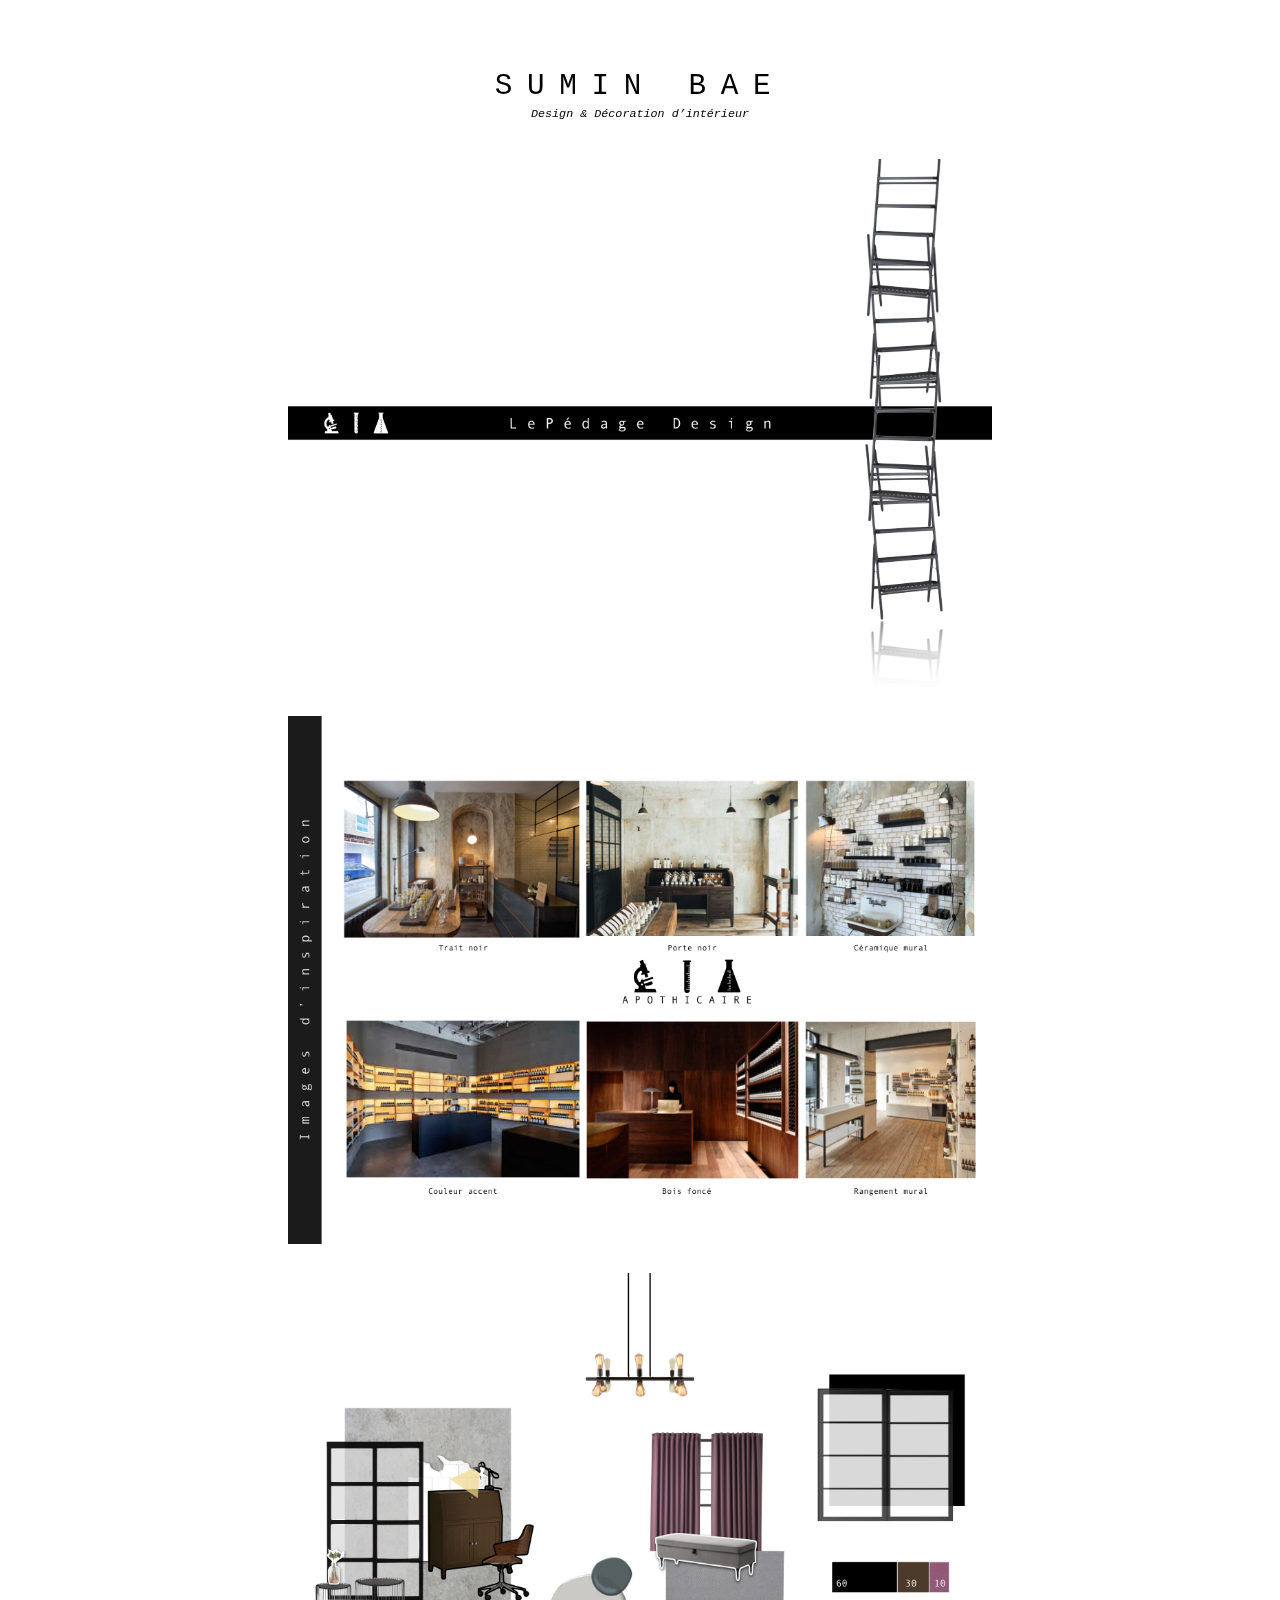
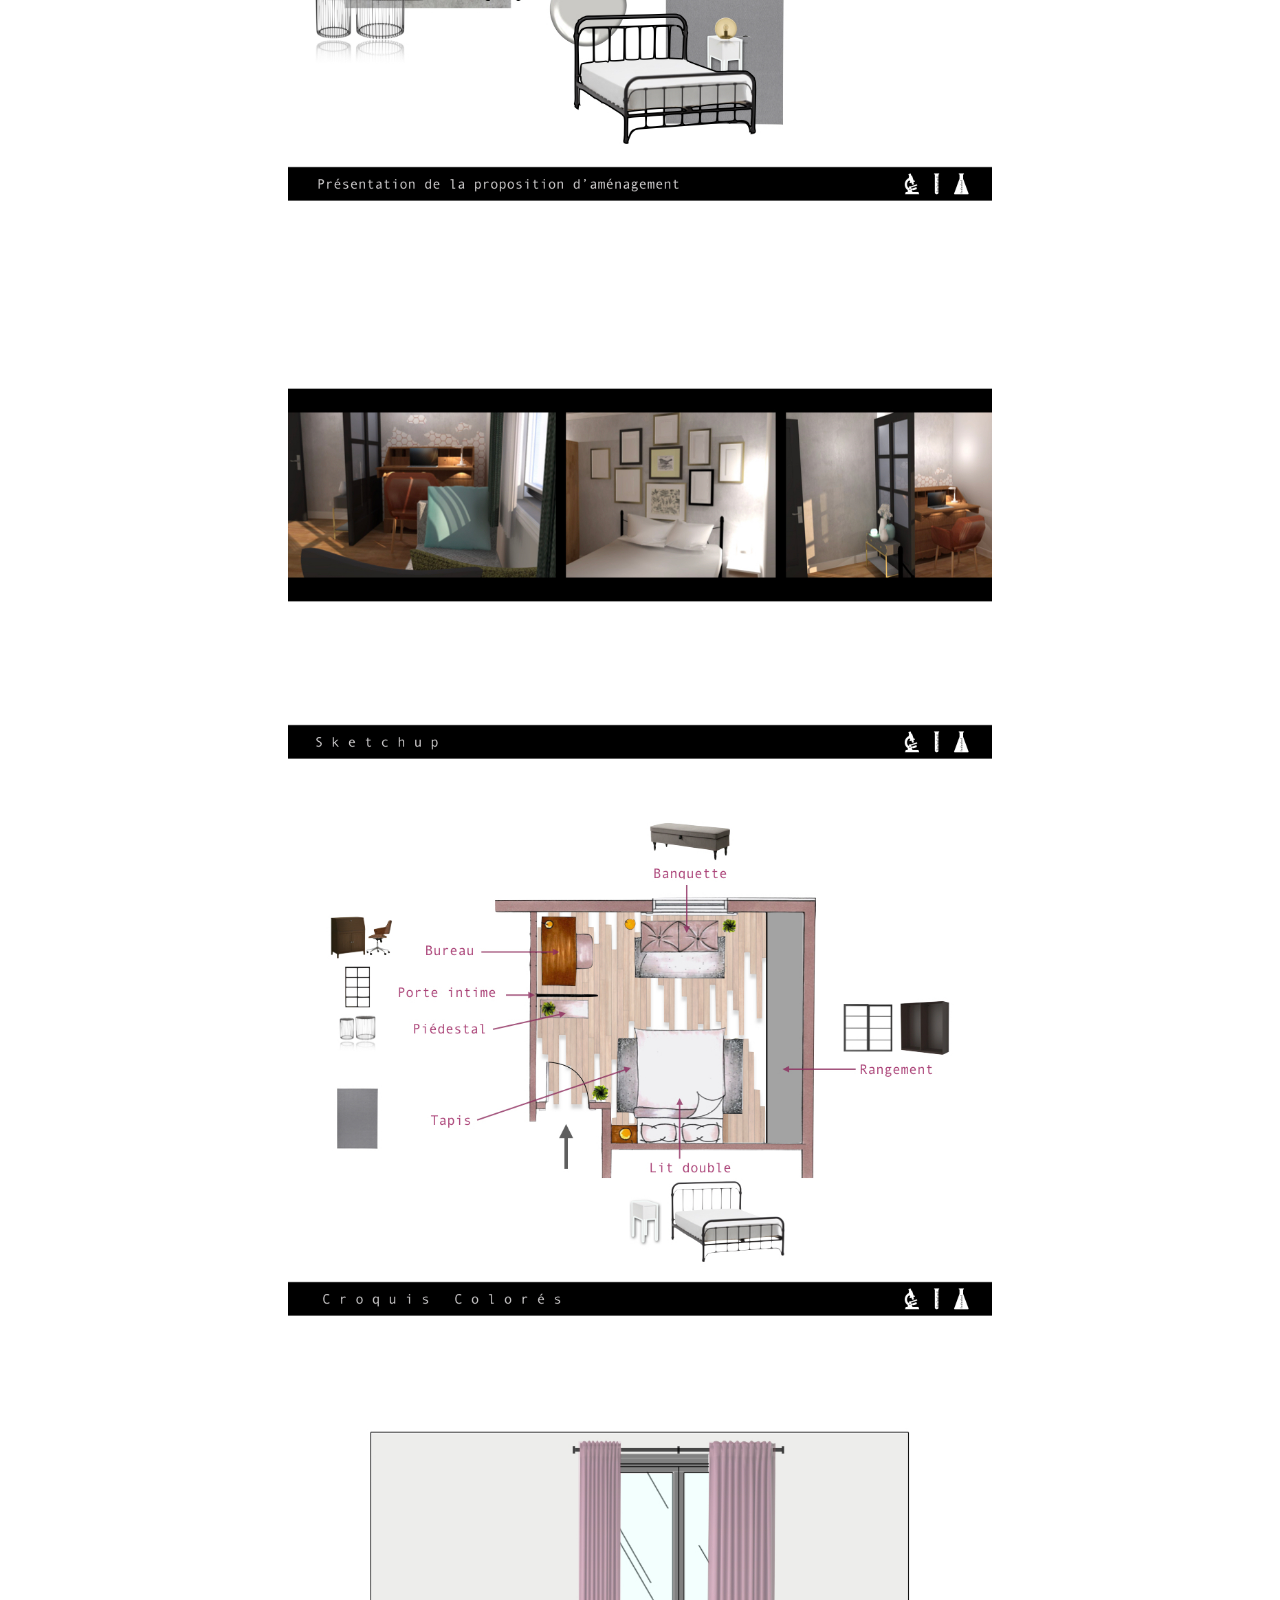
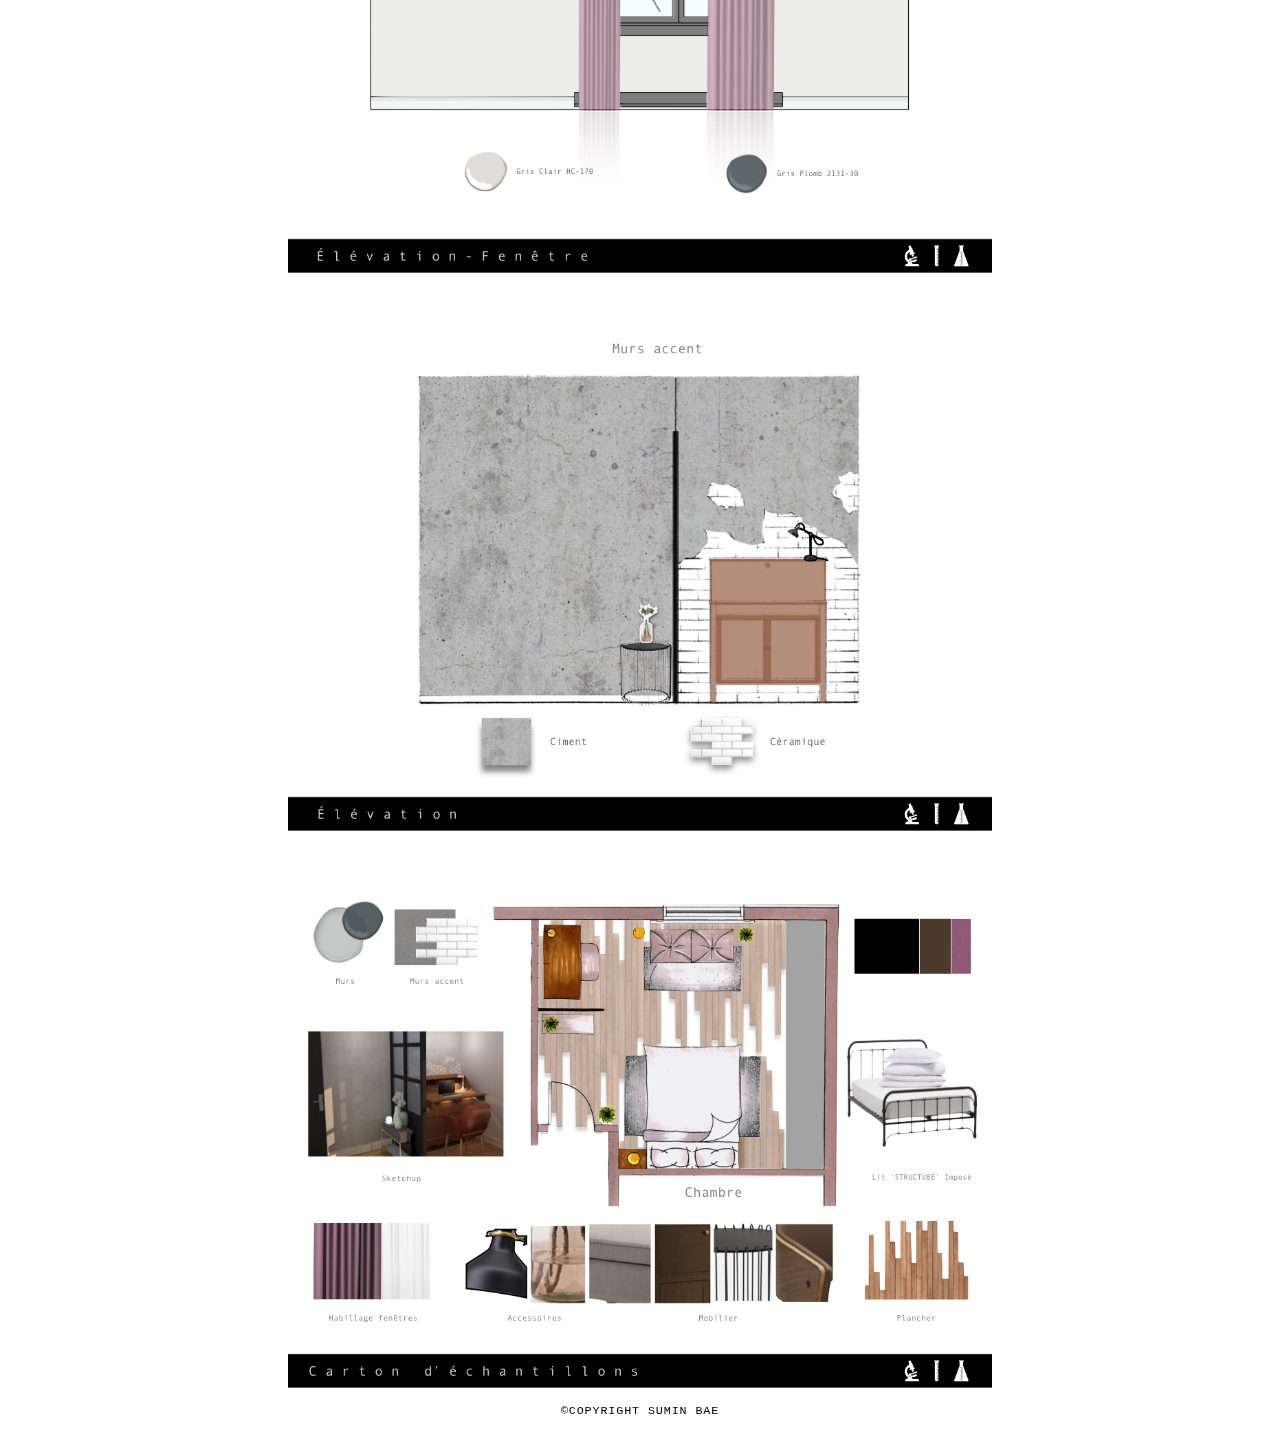
==== commit 8fdbc61c: "Tracking code" ====
--- a/chambre.html
+++ b/chambre.html
@@ -2,6 +2,16 @@
 
 <html>
 	<head>
+		<script>
+				(function(h,o,t,j,a,r){
+					h.hj=h.hj||function(){(h.hj.q=h.hj.q||[]).push(arguments)};
+					h._hjSettings={hjid:1017797,hjsv:6};
+					a=o.getElementsByTagName('head')[0];
+					r=o.createElement('script');r.async=1;
+					r.src=t+h._hjSettings.hjid+j+h._hjSettings.hjsv;
+					a.appendChild(r);
+				})(window,document,'https://static.hotjar.com/c/hotjar-','.js?sv=');
+			</script>
 		<title>Sumin Bae</title>
 		<meta charset="utf-8" />
 		<meta name="viewport" content="width=device-width, initial-scale=1, user-scalable=no" />
@@ -28,6 +38,7 @@
 							<li><a href="dorval.html">Client | Dorval</a></li>
 							<li><a href="salleamanger.html">Salle à manger</a></li>
 							<li><a href="hotel.html">Hotel</a></li>
+							<li><a href="commercial.html">Commercial</a></li>
 							<li><a href="graphic.html">Graphic</a></li>
 						</ul>
 					</nav>
--- a/assets/css/main.css
+++ b/assets/css/main.css
@@ -3448,7 +3448,6 @@
 				#intro .actions {
 					display: none;
 				}
-
 		}
 
 /* Header */
@@ -4352,7 +4351,7 @@
 		line-height: 1.5;
 		text-align: center;
 		text-transform: uppercase;
-		margin: 0 auto;
+		margin: 0 auto 1rem auto;
 		width: calc(100% - 4rem);
 		max-width: 72rem;
 		z-index: 2;
@@ -4418,13 +4417,6 @@
 					padding-left: 0;
 				}
 
-		@media screen and (max-width: 1280px) {
-
-			#copyright {
-				margin: 0 auto;
-			}
-
-		}
 
 		@media screen and (max-width: 480px) {
 
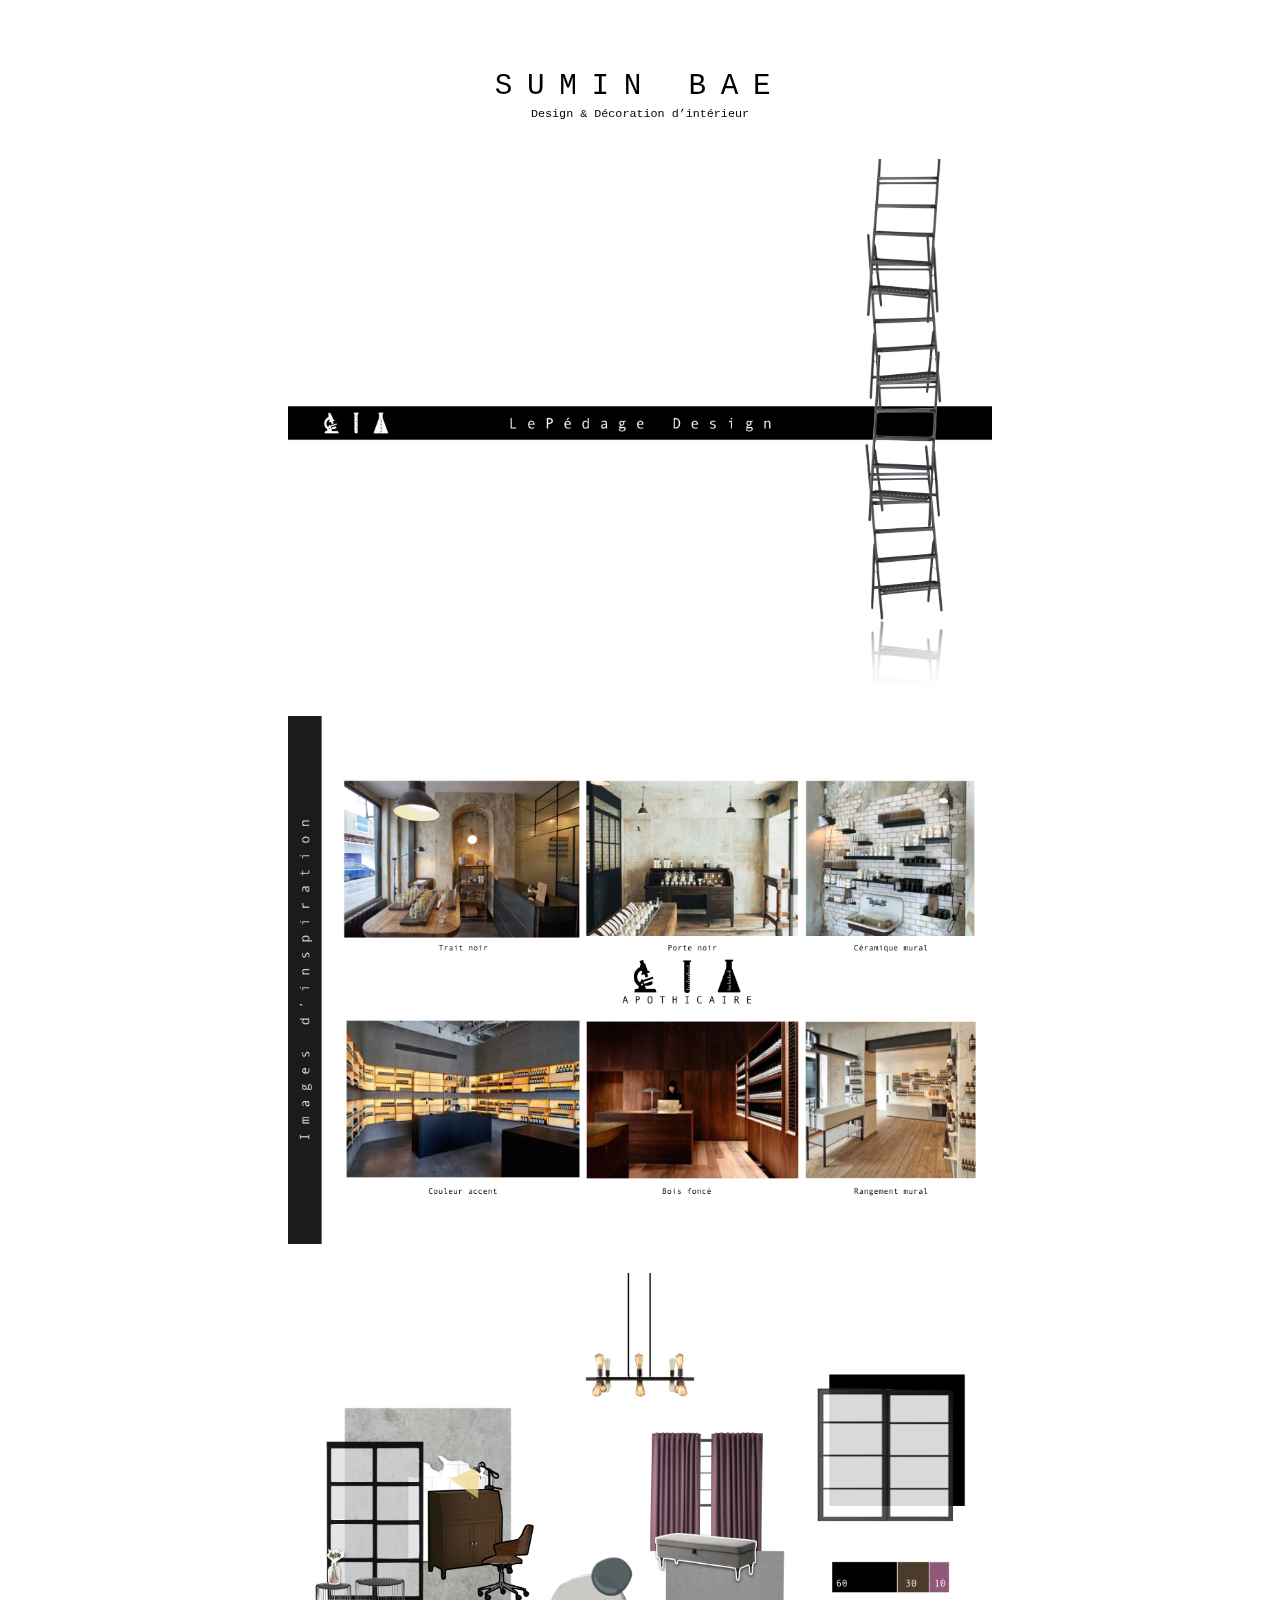
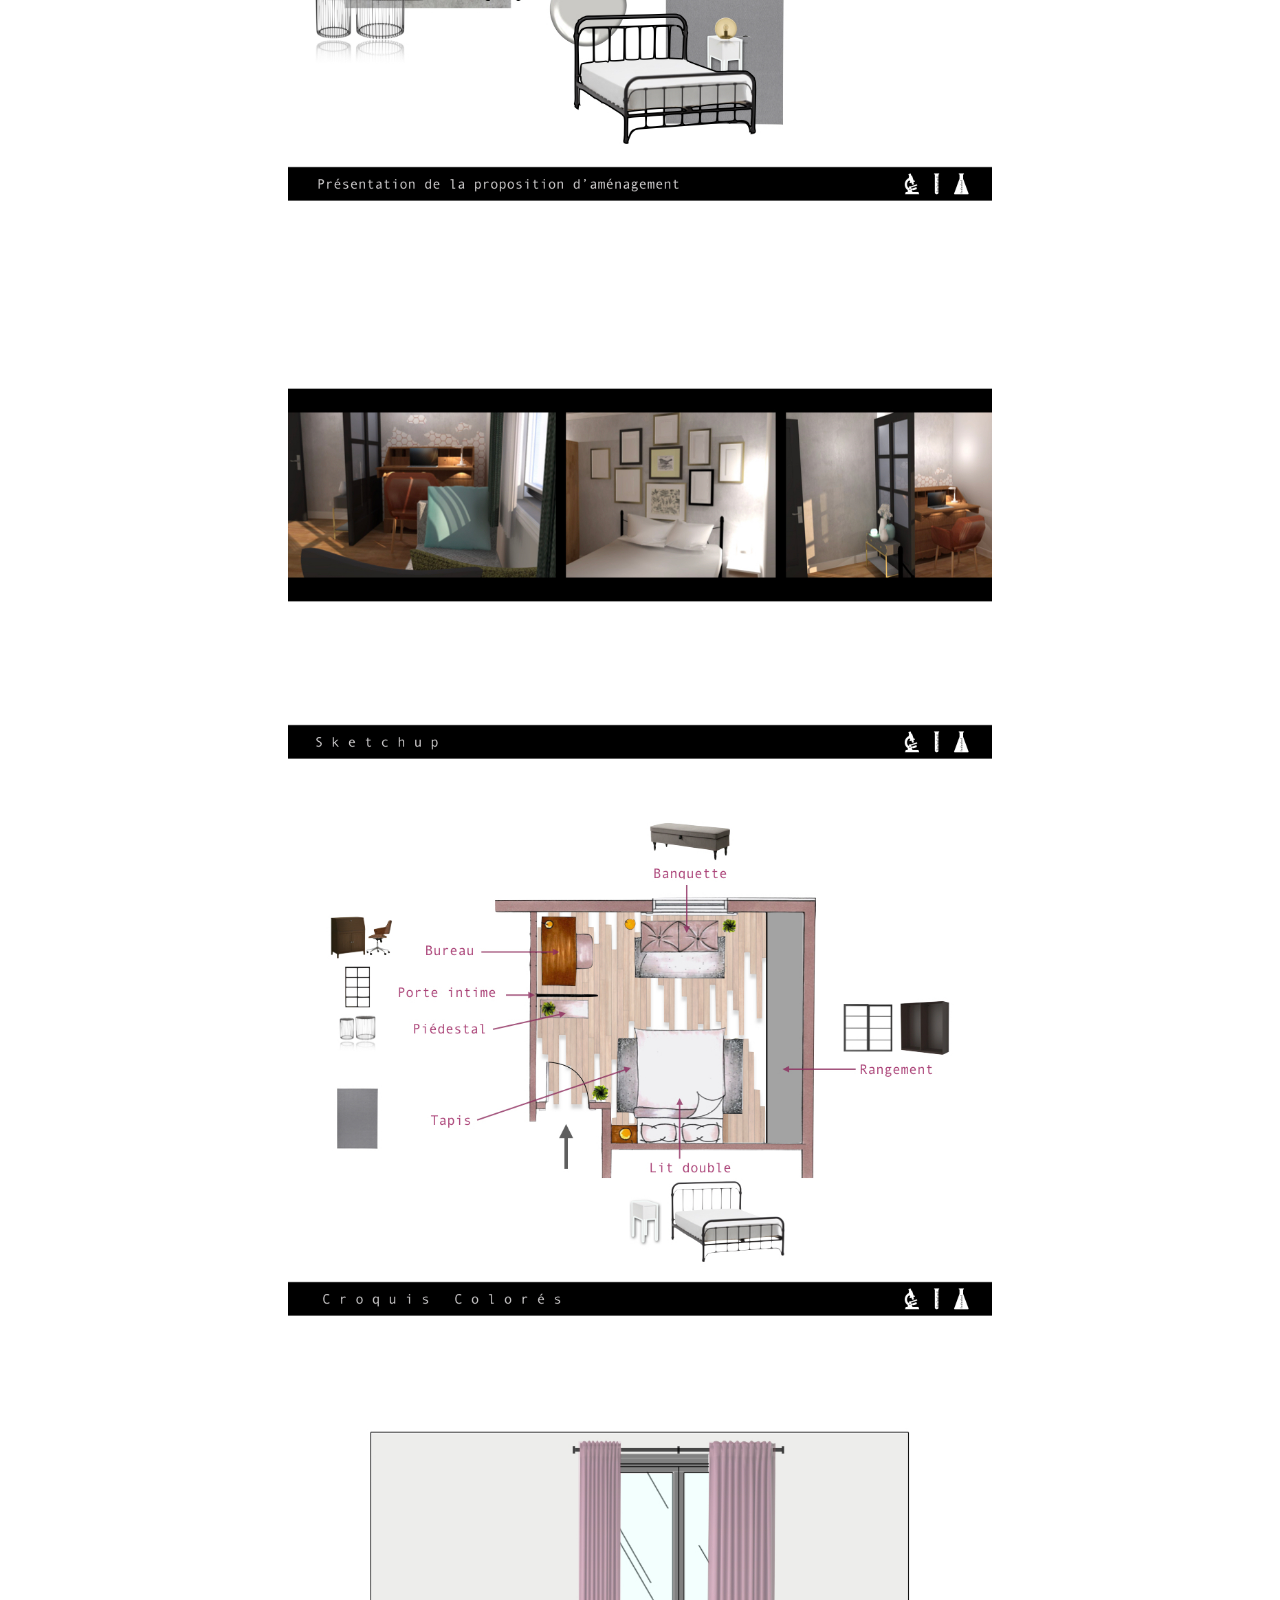
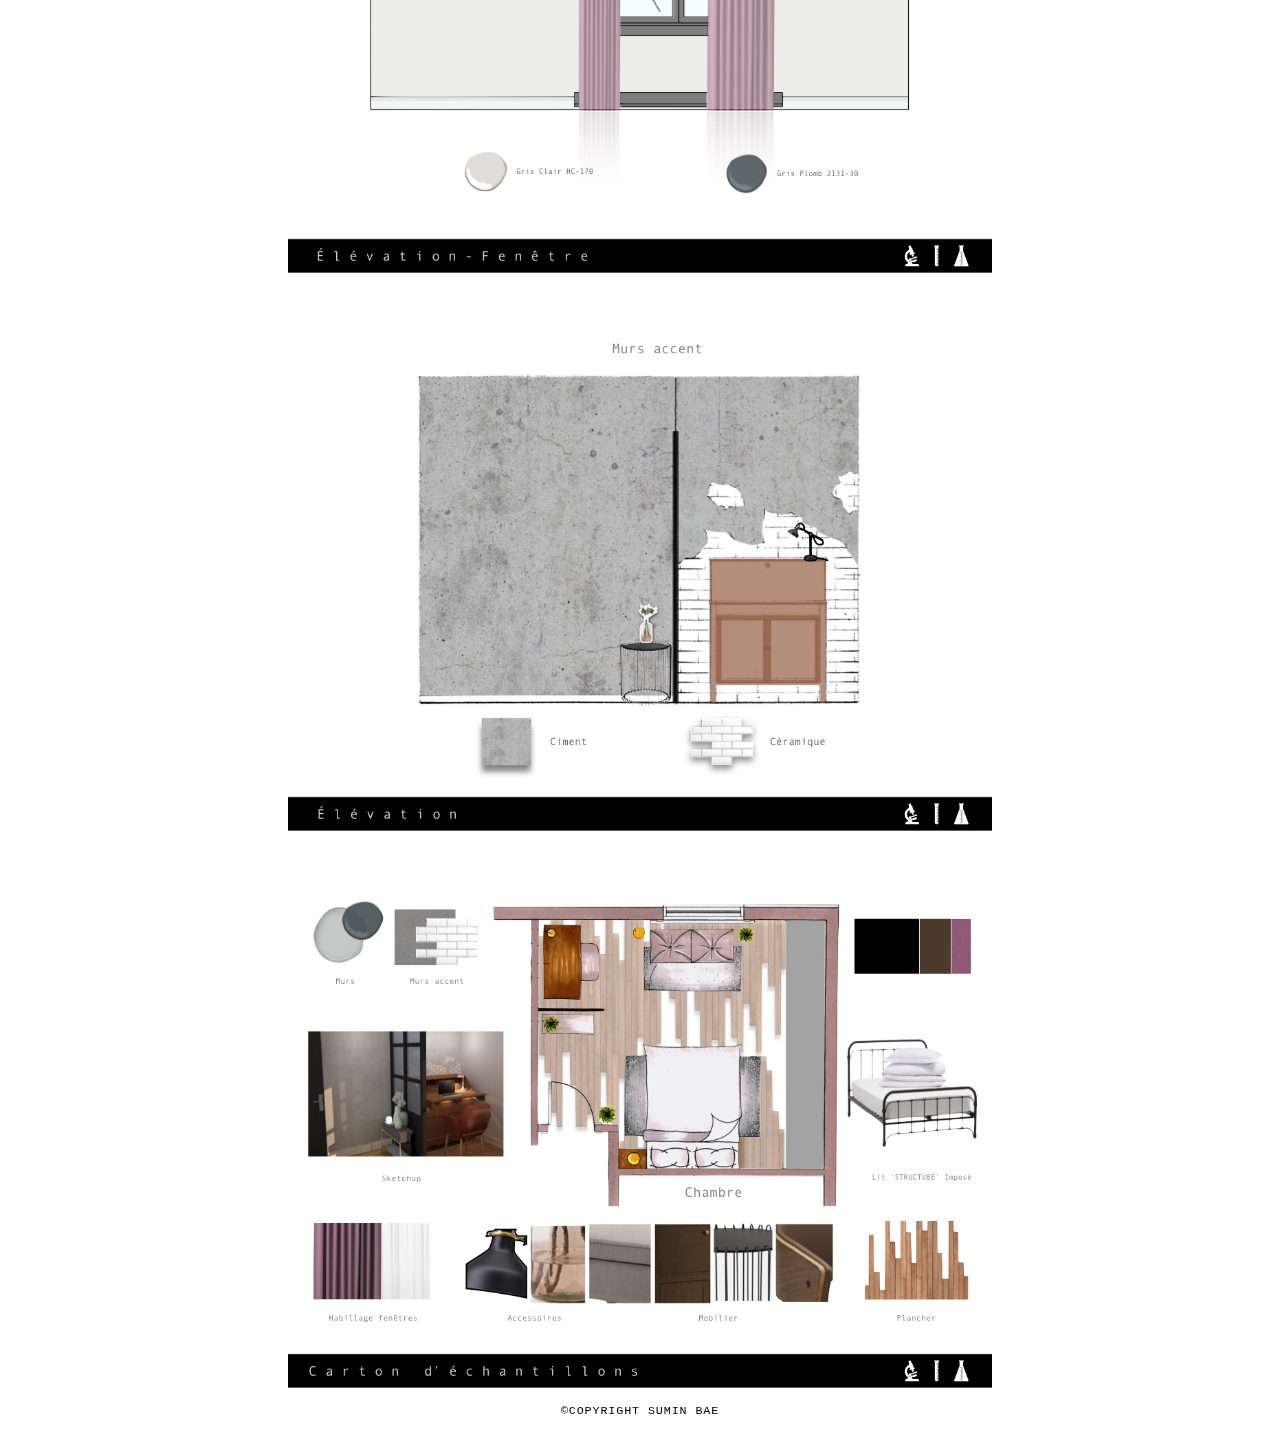
==== commit 11c21c5d: "Modified" ====
--- a/chambre.html
+++ b/chambre.html
@@ -32,12 +32,12 @@
 				<!-- Nav -->
 					<nav id="nav">
 						<ul class="links">
+							<li><a href="hotel.html">Hotel</a></li>
 							<li class="active"><a href="chambre.html">Chambre d'étudiant</a></li>
 							<li><a href="salon.html">Salon</a></li>
 							<li><a href="vitrine.html">Vitrine</a></li>
 							<li><a href="dorval.html">Client | Dorval</a></li>
 							<li><a href="salleamanger.html">Salle à manger</a></li>
-							<li><a href="hotel.html">Hotel</a></li>
 							<li><a href="commercial.html">Commercial</a></li>
 							<li><a href="graphic.html">Graphic</a></li>
 						</ul>
--- a/assets/css/main.css
+++ b/assets/css/main.css
@@ -161,7 +161,6 @@
 	}
 
 	em, i {
-		font-style: italic;
 	}
 
 	p {
@@ -228,7 +227,6 @@
 
 	blockquote {
 		border-left: solid 4px;
-		font-style: italic;
 		margin: 0 0 2rem 0;
 		padding: 0.5rem 0 0.5rem 2rem;
 	}
@@ -2889,7 +2887,6 @@
 		}
 
 		header > p {
-			font-style: italic;
 		}
 
 		header > h1 + p {
@@ -2914,7 +2911,7 @@
 		}
 
 		header.major {
-			margin: 0 0 4rem 0;
+			margin: 0 0 0 0;
 			text-align: center;
 		}
 
@@ -3355,7 +3352,6 @@
 
 		#intro p {
 			font-size: 0.8rem;
-			font-style: italic;
 			text-align: center;
 		}
 
@@ -3747,7 +3743,7 @@
 			}
 
 			#main > .post header.major > h1, #main > .post header.major h2 {
-				font-size: 2rem;
+				font-size: 1.6rem;
 				line-height: 1.1;
 				margin: 0 0 0 0;
 			}
@@ -4531,7 +4527,9 @@
 					padding: 0.75rem 0;
 					text-transform: uppercase;
 				}
-
+				#navPanel .links li.active a {
+					font-weight:600;
+				}
 				#navPanel .links li:first-child {
 					border-top: 0;
 				}
